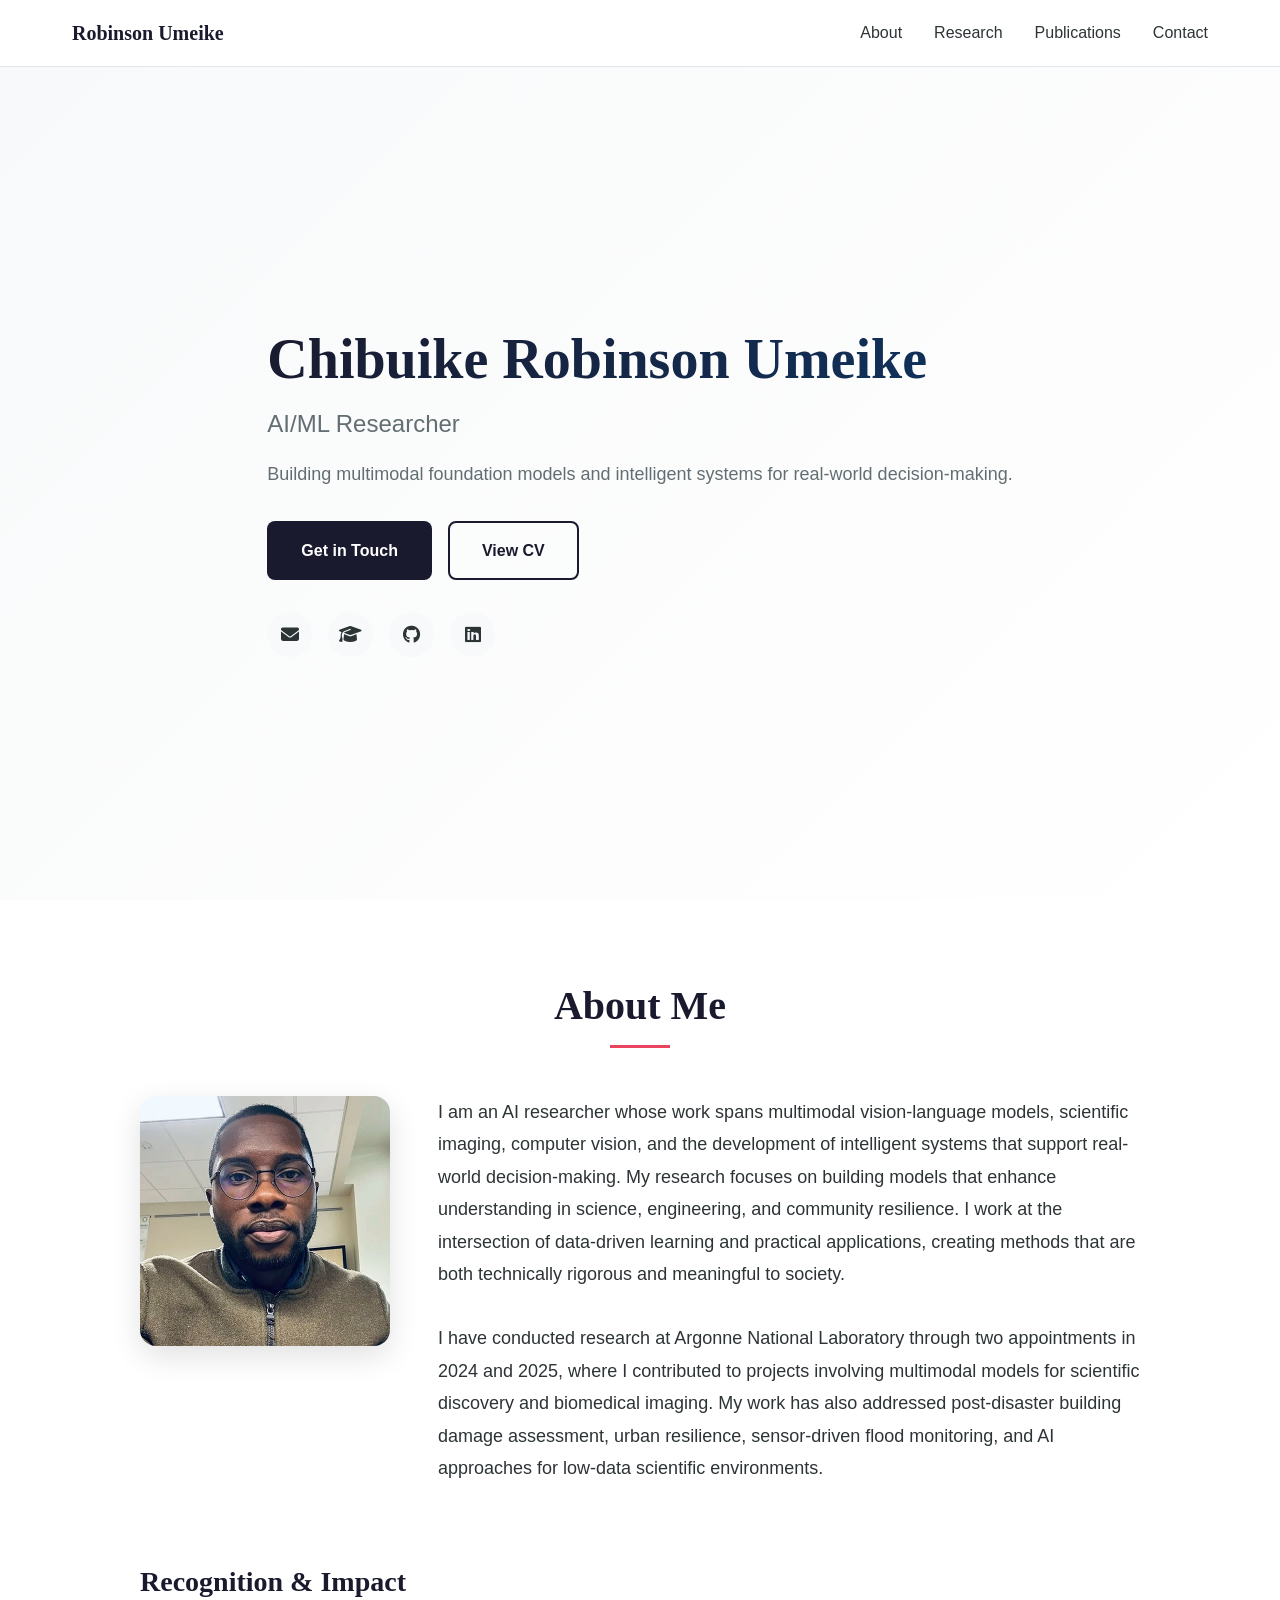
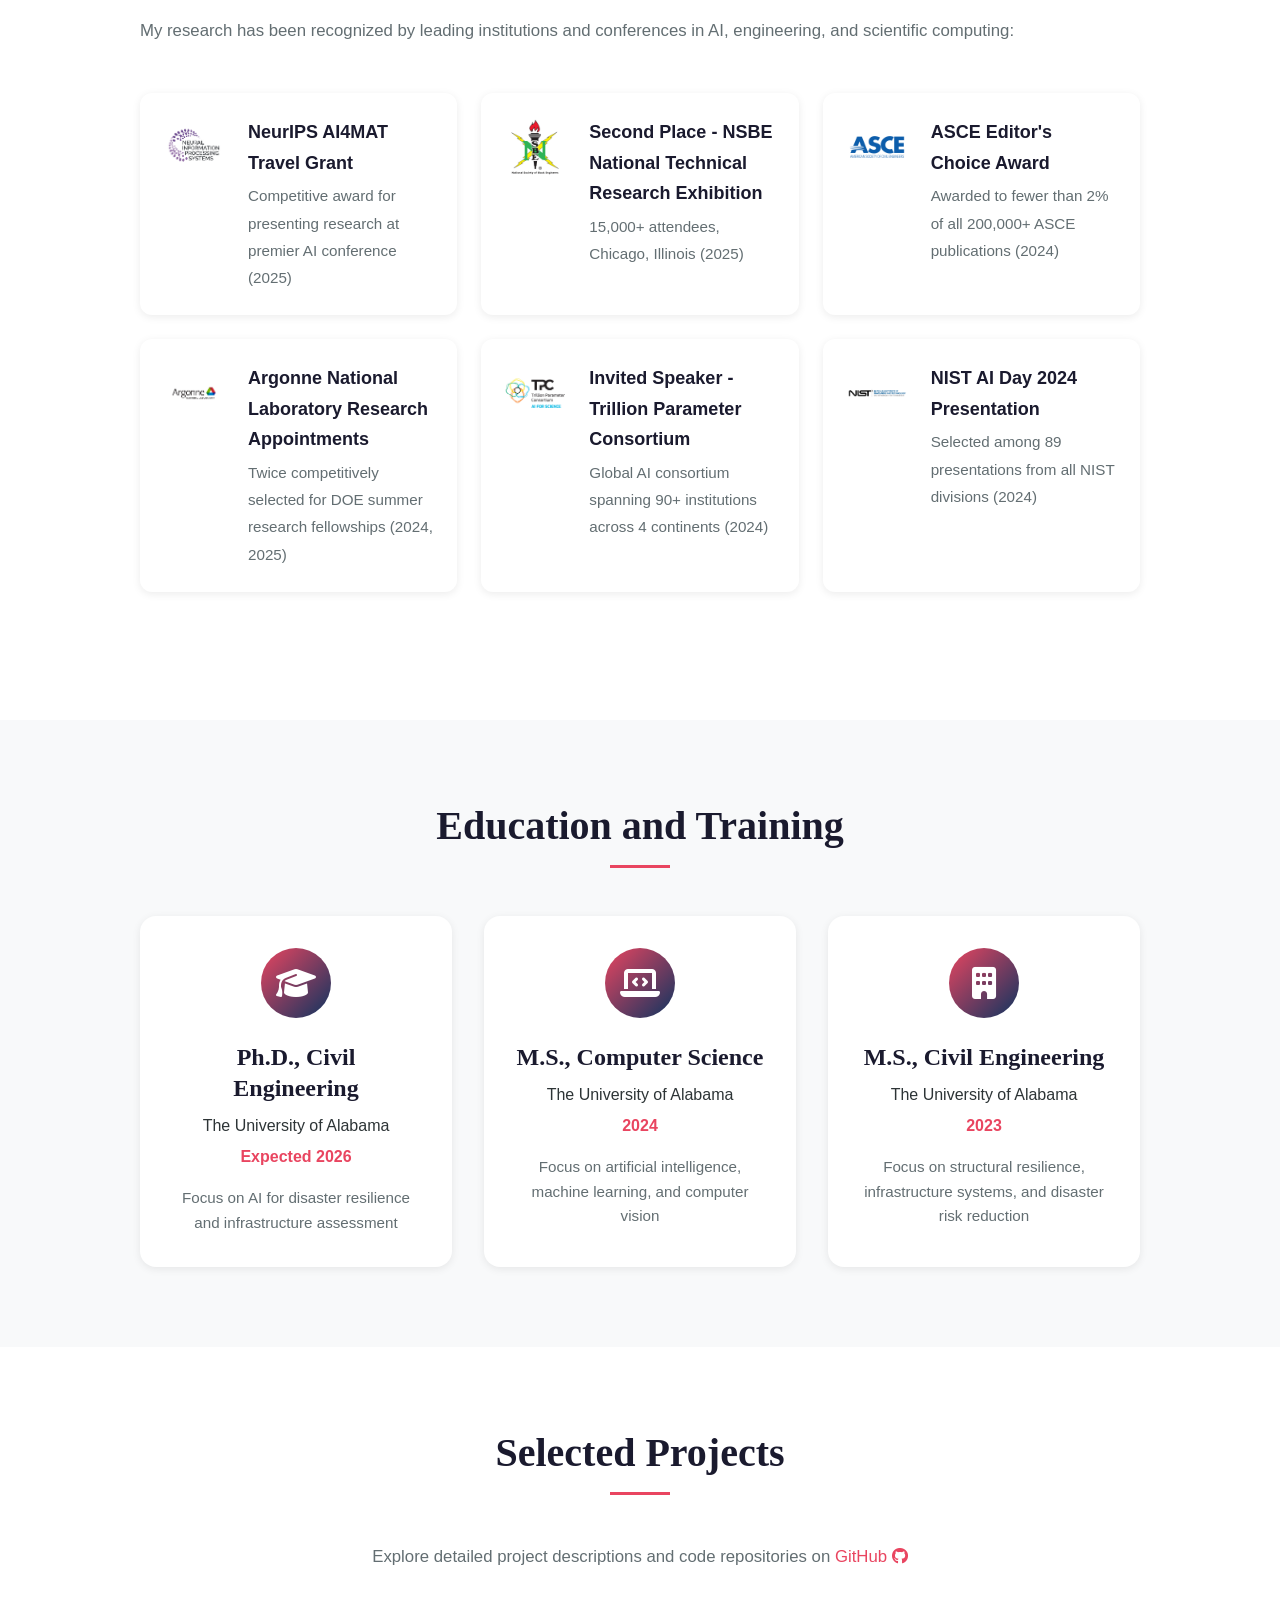
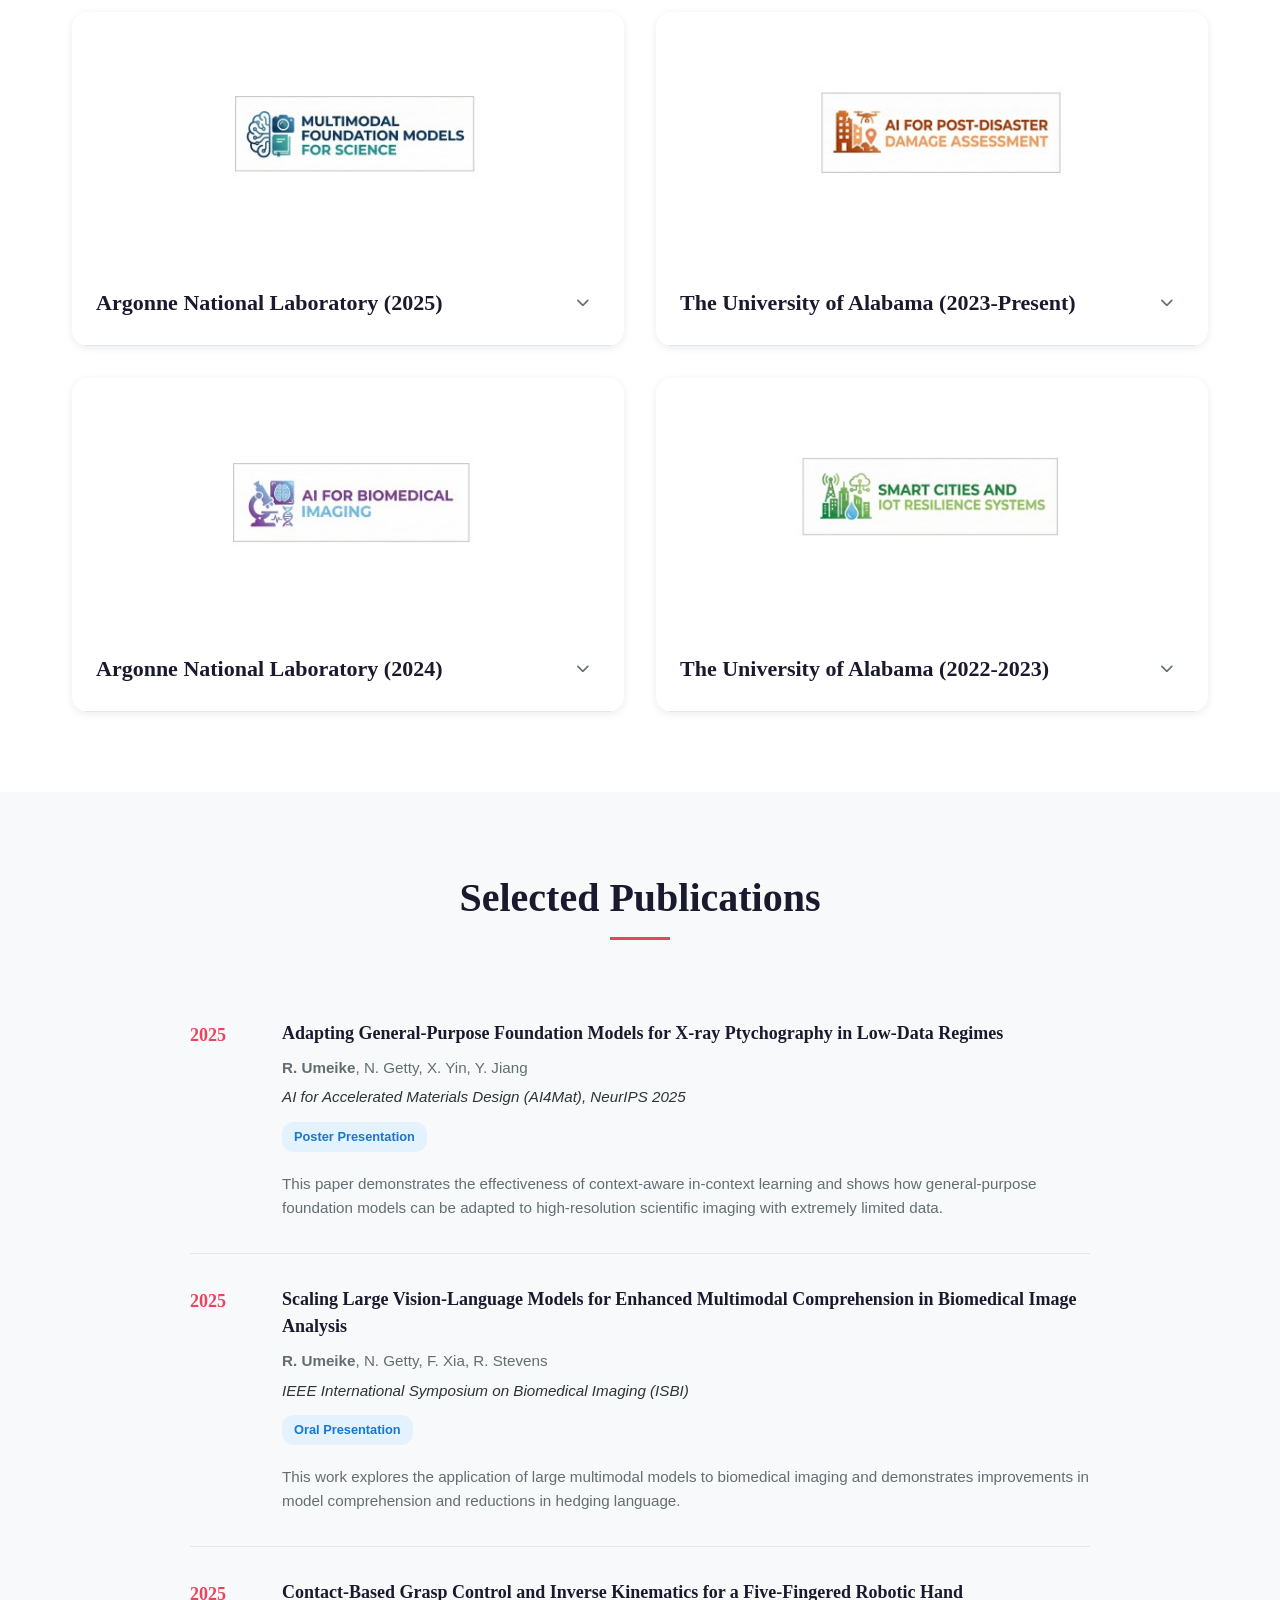
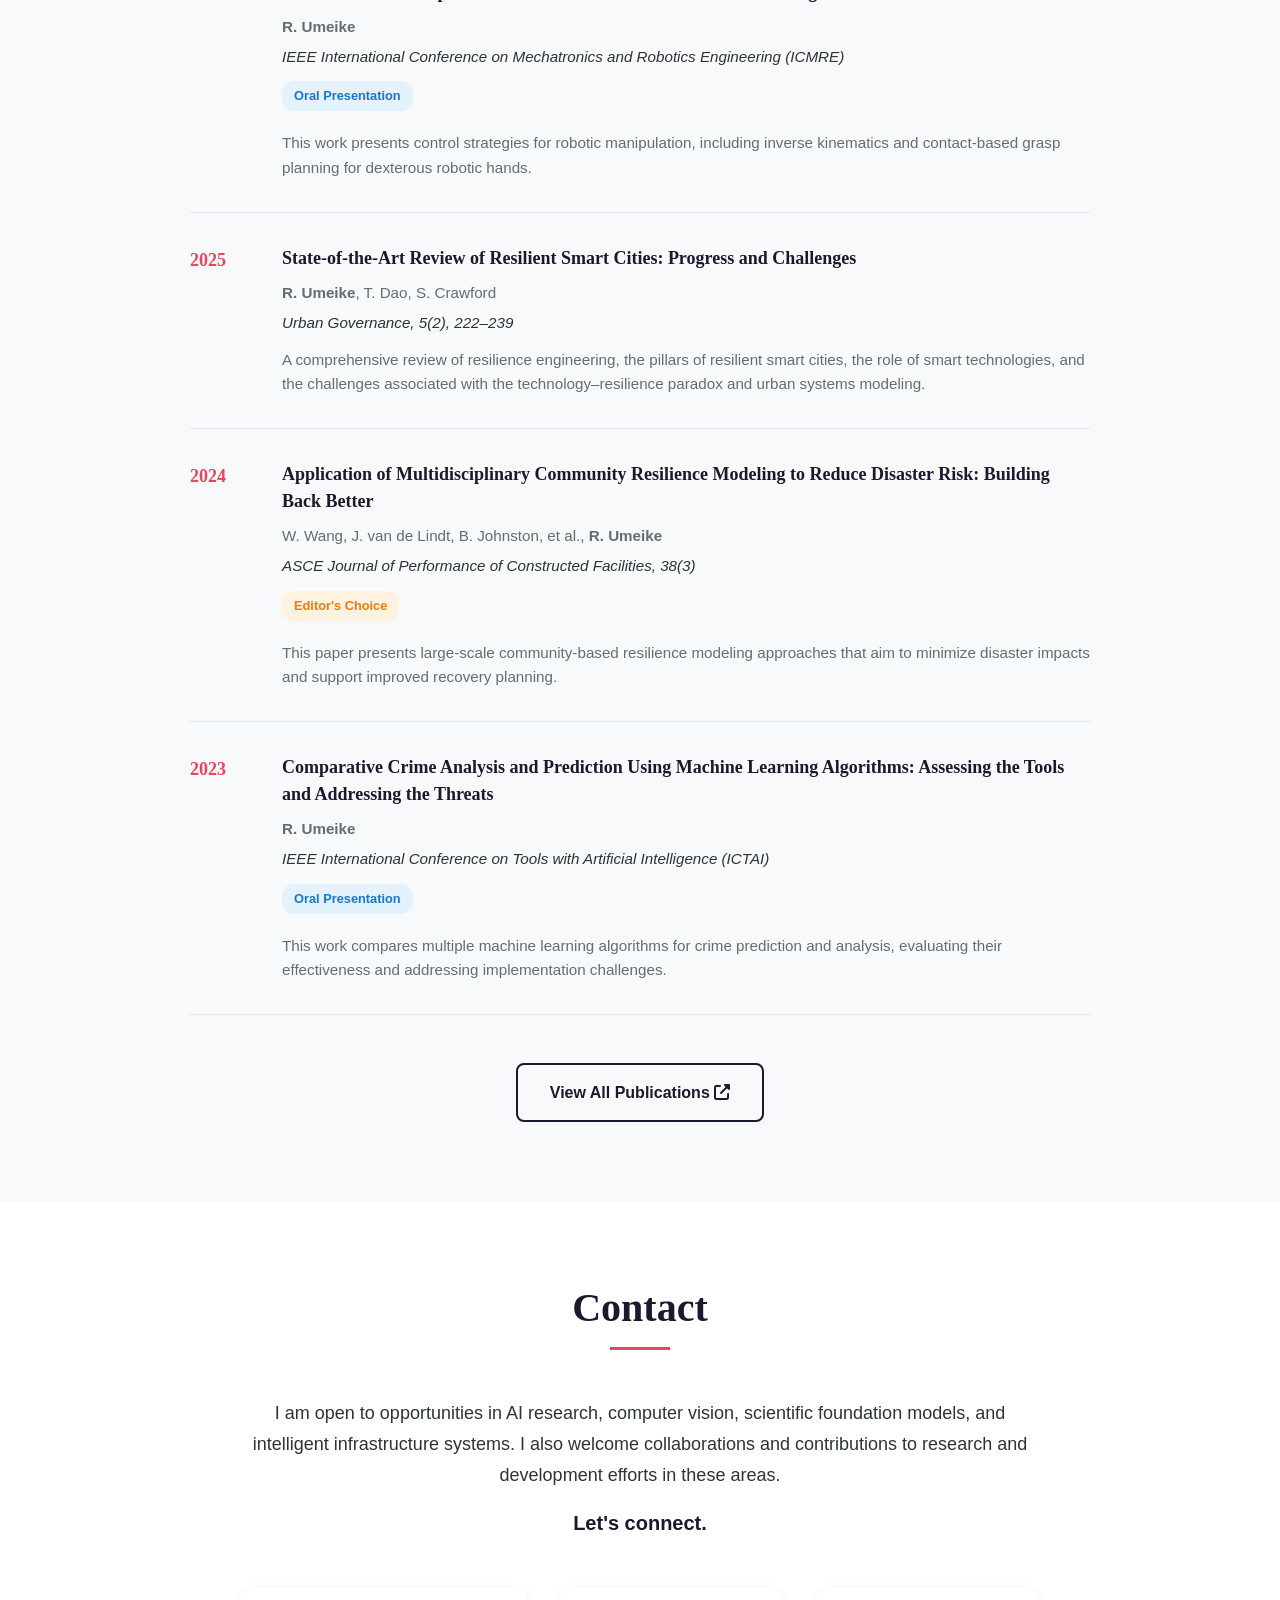
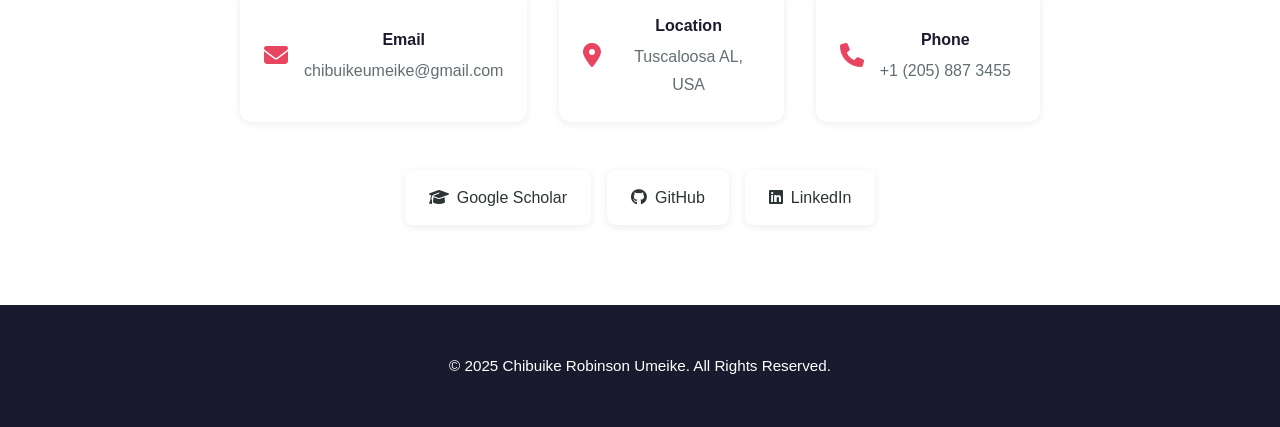
==== index.html @ 39a02eec "Update location from Washington DC to Tuscaloosa AL" ====
<!DOCTYPE html>
<html lang="en">
<head>
    <meta charset="UTF-8">
    <meta name="viewport" content="width=device-width, initial-scale=1.0">
    <title>Chibuike Robinson Umeike - AI and Computer Vision Researcher</title>
    <link rel="stylesheet" href="css/style.css">
    <link rel="stylesheet" href="https://cdnjs.cloudflare.com/ajax/libs/font-awesome/6.4.0/css/all.min.css">
</head>
<body>
    <nav class="navbar">
        <div class="container">
            <div class="nav-brand">Robinson Umeike</div>
            <ul class="nav-links">
                <li><a href="#about">About</a></li>
                <li><a href="#research">Research</a></li>
                <li><a href="#publications">Publications</a></li>
                <li><a href="#contact">Contact</a></li>
            </ul>
        </div>
    </nav>

    <header class="hero">
        <div class="container">
            <div class="hero-content">
                <h1 class="hero-title">Chibuike Robinson Umeike</h1>
                <p class="hero-subtitle">AI/ML Researcher</p>
                <p class="hero-tagline">Building multimodal foundation models and intelligent systems for real-world decision-making.</p>
                <div class="hero-links">
                    <a href="#contact" class="btn btn-primary">Get in Touch</a>
                    <a href="assets/cv.pdf" class="btn btn-secondary" target="_blank">View CV</a>
                </div>
                <div class="social-links">
                    <a href="/cdn-cgi/l/email-protection#57343f3e35223e3c32223a323e3c3217303a363e3b7934383a" aria-label="Email"><i class="fas fa-envelope"></i></a>
                    <a href="https://scholar.google.com/citations?user=IeJsfl8AAAAJ" target="_blank" aria-label="Google Scholar"><i class="fas fa-graduation-cap"></i></a>
                    <a href="https://github.com/crumeike" target="_blank" aria-label="GitHub"><i class="fab fa-github"></i></a>
                    <a href="https://www.linkedin.com/in/chibuike-robinson-umeike-b57b1a183/" target="_blank" aria-label="LinkedIn"><i class="fab fa-linkedin"></i></a>
                </div>
            </div>
        </div>
    </header>

    <section id="about" class="section">
        <div class="container">
            <h2 class="section-title">About Me</h2>
            <div class="about-content">
                <div class="about-layout">
                    <div class="profile-photo">
                        <img src="images/profile-photo.jpg" 
                             alt="Chibuike Robinson Umeike"
                             onerror="this.style.display='none'">
                    </div>
                    <div class="about-text">
                        <p class="lead">I am an AI researcher whose work spans multimodal vision-language models, scientific imaging, computer vision, and the development of intelligent systems that support real-world decision-making. My research focuses on building models that enhance understanding in science, engineering, and community resilience. I work at the intersection of data-driven learning and practical applications, creating methods that are both technically rigorous and meaningful to society.</p>
                        
                        <p class="lead">I have conducted research at Argonne National Laboratory through two appointments in 2024 and 2025, where I contributed to projects involving multimodal models for scientific discovery and biomedical imaging. My work has also addressed post-disaster building damage assessment, urban resilience, sensor-driven flood monitoring, and AI approaches for low-data scientific environments.</p>
                    </div>
                </div>
                    
                    <h3 class="subsection-title">Recognition & Impact</h3>
                    <p class="subsection-intro">My research has been recognized by leading institutions and conferences in AI, engineering, and scientific computing:</p>
                    
                    <div class="highlights">
                        <div class="highlight-item">
                            <div class="highlight-logo">
                                <img src="images/neurips-logo.png" alt="NeurIPS" onerror="this.parentElement.innerHTML='<i class=\'fas fa-award\'></i>'">
                            </div>
                            <div>
                                <strong>NeurIPS AI4MAT Travel Grant</strong>
                                <span>Competitive award for presenting research at premier AI conference (2025)</span>
                            </div>
                        </div>
                        <div class="highlight-item">
                            <div class="highlight-logo">
                                <img src="images/nsbe-logo.png" alt="NSBE" onerror="this.parentElement.innerHTML='<i class=\'fas fa-trophy\'></i>'">
                            </div>
                            <div>
                                <strong>Second Place - NSBE National Technical Research Exhibition</strong>
                                <span>15,000+ attendees, Chicago, Illinois (2025)</span>
                            </div>
                        </div>
                        <div class="highlight-item">
                            <div class="highlight-logo">
                                <img src="images/asce-logo.png" alt="ASCE" onerror="this.parentElement.innerHTML='<i class=\'fas fa-star\'></i>'">
                            </div>
                            <div>
                                <strong>ASCE Editor's Choice Award</strong>
                                <span>Awarded to fewer than 2% of all 200,000+ ASCE publications (2024)</span>
                            </div>
                        </div>
                        <div class="highlight-item">
                            <div class="highlight-logo">
                                <img src="images/argonne-logo.png" alt="Argonne" onerror="this.parentElement.innerHTML='<i class=\'fas fa-flask\'></i>'">
                            </div>
                            <div>
                                <strong>Argonne National Laboratory Research Appointments</strong>
                                <span>Twice competitively selected for DOE summer research fellowships (2024, 2025)</span>
                            </div>
                        </div>
                        <div class="highlight-item">
                            <div class="highlight-logo">
                                <img src="images/tpc-logo.png" alt="TPC" onerror="this.parentElement.innerHTML='<i class=\'fas fa-microphone\'></i>'">
                            </div>
                            <div>
                                <strong>Invited Speaker - Trillion Parameter Consortium</strong>
                                <span>Global AI consortium spanning 90+ institutions across 4 continents (2024)</span>
                            </div>
                        </div>
                        <div class="highlight-item">
                            <div class="highlight-logo">
                                <img src="images/nist-logo.png" alt="NIST" onerror="this.parentElement.innerHTML='<i class=\'fas fa-chart-line\'></i>'">
                            </div>
                            <div>
                                <strong>NIST AI Day 2024 Presentation</strong>
                                <span>Selected among 89 presentations from all NIST divisions (2024)</span>
                            </div>
                        </div>
                    </div>

                    <!-- <p class="closing-text">I enjoy working across disciplines and combining insights from engineering and computer science to advance the capabilities of AI systems.</p> -->
                </div>
            </div>
        </div>
    </section>

    <section id="education" class="section section-alt">
        <div class="container">
            <h2 class="section-title">Education and Training</h2>
            <div class="education-grid">
                <div class="education-card">
                    <div class="edu-icon"><i class="fas fa-graduation-cap"></i></div>
                    <h3>Ph.D., Civil Engineering</h3>
                    <p class="edu-institution">The University of Alabama</p>
                    <p class="edu-year">Expected 2026</p>
                    <p class="edu-focus">Focus on AI for disaster resilience and infrastructure assessment</p>
                </div>
                <div class="education-card">
                    <div class="edu-icon"><i class="fas fa-laptop-code"></i></div>
                    <h3>M.S., Computer Science</h3>
                    <p class="edu-institution">The University of Alabama</p>
                    <p class="edu-year">2024</p>
                    <p class="edu-focus">Focus on artificial intelligence, machine learning, and computer vision</p>
                </div>
                <div class="education-card">
                    <div class="edu-icon"><i class="fas fa-building"></i></div>
                    <h3>M.S., Civil Engineering</h3>
                    <p class="edu-institution">The University of Alabama</p>
                    <p class="edu-year">2023</p>
                    <p class="edu-focus">Focus on structural resilience, infrastructure systems, and disaster risk reduction</p>
                </div>
            </div>
        </div>
    </section>

    <section id="research" class="section">
        <div class="container">
            <h2 class="section-title">Selected Projects</h2>
            <p class="section-intro">Explore detailed project descriptions and code repositories on <a href="https://github.com/crumeike" target="_blank" style="color: var(--highlight-color); text-decoration: none;">GitHub <i class="fab fa-github"></i></a></p>
            <div class="projects-grid">
                <div class="project-card" data-project="foundation-models">
                    <div class="project-image">
                        <img src="images/project-foundation-models.jpg" 
                             alt="Multimodal Foundation Models for Science"
                             onerror="this.src='https://placehold.co/800x500/1a1a2e/ffffff?text=Foundation+Models+for+Science'">
                        <div class="project-overlay">
                            <a href="https://github.com/crumeike/PtychoBench" target="_blank" class="project-github" aria-label="View on GitHub">
                                <i class="fab fa-github"></i>
                            </a>
                        </div>
                    </div>
                    <div class="project-info">
                        <h3>Argonne National Laboratory (2025)</h3>
                        <button class="project-toggle" aria-label="Show details">
                            <i class="fas fa-chevron-down"></i>
                        </button>
                    </div>
                    <div class="project-details">
                        <p>Domain-adapted vision-language models for scientific and biomedical imaging. Work includes adapting general-purpose foundation models to low-data scientific domains, designing vision-language systems for X-ray ptychography and radiation imaging, applying reinforcement learning (GRPO) to autonomous scientific workflows, and scaling training across HPC and multi-GPU environments at Argonne National Laboratory. Developed <strong>PtychoBench</strong> benchmark for evaluating foundation model adaptation strategies.</p>
                        <div class="project-tags">
                            <span class="tag">VLMs</span>
                            <span class="tag">Qwen-2.5</span>
                            <span class="tag">Llama-3.2</span>
                            <span class="tag">GRPO</span>
                            <span class="tag">HPC</span>
                        </div>
                    </div>
                </div>

                <div class="project-card" data-project="disaster-assessment">
                    <div class="project-image">
                        <img src="images/project-disaster.jpg" 
                             alt="Post-Disaster Damage Assessment"
                             onerror="this.src='https://placehold.co/800x500/e94560/ffffff?text=Disaster+Assessment+AI'">
                        <div class="project-overlay">
                            <a href="https://github.com/crumeike" target="_blank" class="project-github" aria-label="View on GitHub">
                                <i class="fab fa-github"></i>
                            </a>
                        </div>
                    </div>
                    <div class="project-info">
                        <!-- <h3>AI for Post-Disaster Damage Assessment</h3> -->
                        <h3>The University of Alabama (2023-Present)</h3>
                        <button class="project-toggle" aria-label="Show details">
                            <i class="fas fa-chevron-down"></i>
                        </button>
                    </div>
                    <div class="project-details">
                        <p>End-to-end computer vision systems for rapid building damage estimation following natural disasters. Includes damage detection and classification using YOLO, SSD, and RT-DETR architectures for tornado and windstorm events. Deployed system processing <strong>333 images/second</strong>, reducing evaluation time from weeks to minutes. Integrated imagery with geospatial data and developed multimodal deep learning pipelines. Collaborative work with NIST Disaster and Failure Studies Program.</p>
                        <div class="project-tags">
                            <span class="tag">YOLO</span>
                            <span class="tag">RT-DETR</span>
                            <span class="tag">Computer Vision</span>
                            <span class="tag">NIST</span>
                        </div>
                    </div>
                </div>

                <div class="project-card" data-project="biomedical-imaging">
                    <div class="project-image">
                        <img src="images/project-biomedical.jpg" 
                             alt="AI for Biomedical Imaging"
                             onerror="this.src='https://placehold.co/800x500/0f3460/ffffff?text=Biomedical+Imaging+AI'">
                        <div class="project-overlay">
                            <a href="https://github.com/crumeike/lucid-biomedical-vlm" target="_blank" class="project-github" aria-label="View on GitHub">
                                <i class="fab fa-github"></i>
                            </a>
                        </div>
                    </div>
                    <div class="project-info">
                        <!-- <h3>AI for Biomedical Imaging</h3> -->
                        <h3>Argonne National Laboratory (2024)</h3>
                        <button class="project-toggle" aria-label="Show details">
                            <i class="fas fa-chevron-down"></i>
                        </button>
                    </div>
                    <div class="project-details">
                        <p>Vision-language and multimodal models for biomedical image interpretation and low-dose imaging applications. Built comprehensive data curation pipeline processing <strong>42,673 scientific articles</strong>, generating <strong>171,000+ captions</strong> and 165,000+ images. Fine-tuned LLaVA models on <strong>50,882 image-text pairs</strong>, achieving <strong>135%</strong> performance improvement and <strong>96.6%</strong> in hallucination behaviors over baselines. Designed AI systems that support clinical and scientific workflows for low-dose radiation therapy imaging.</p>
                        <div class="project-tags">
                            <span class="tag">LLaVA</span>
                            <span class="tag">LoRA</span>
                            <span class="tag">Medical AI</span>
                            <span class="tag">Argonne Lab</span>
                        </div>
                    </div>
                </div>

                <div class="project-card" data-project="smart-cities">
                    <div class="project-image">
                        <img src="images/project-smart-cities.jpg" 
                             alt="Smart Cities and IoT Systems"
                             onerror="this.src='https://placehold.co/800x500/16213e/ffffff?text=Smart+Cities+%26+IoT'">
                        <div class="project-overlay">
                            <a href="https://github.com/crumeike/smart-cities-iot" target="_blank" class="project-github" aria-label="View on GitHub">
                                <i class="fab fa-github"></i>
                            </a>
                        </div>
                    </div>
                    <div class="project-info">
                        <!-- <h3>Smart Cities and IoT Resilience Systems</h3> -->
                        <h3>The University of Alabama (2022-2023) </h3>
                        <button class="project-toggle" aria-label="Show details">
                            <i class="fas fa-chevron-down"></i>
                        </button>
                    </div>
                    <div class="project-details">
                        <p>Intelligent sensing and decision-support tools for urban infrastructure resilience. Deployed IoT flood monitoring networks with edge computing for real-time environmental sensing, processing over <strong>25,000 data points</strong> across 7-week field studies at University of Alabama campus. Developed city-scale resilience modeling frameworks and integrated standards-based (OIIE) data architectures for monitoring civil infrastructure systems. Earned <strong>two first-place innovation awards</strong>.</p>
                        <div class="project-tags">
                            <span class="tag">IoT</span>
                            <span class="tag">Edge Computing</span>
                            <span class="tag">OIIE Standards</span>
                            <span class="tag">Urban Systems</span>
                        </div>
                    </div>
                </div>
            </div>
        </div>
    </section>

    <section id="publications" class="section section-alt">
        <div class="container">
            <h2 class="section-title">Selected Publications</h2>
            <div class="publications-list">
                <div class="publication-item">
                    <div class="pub-year">2025</div>
                    <div class="pub-content">
                        <h4>Adapting General-Purpose Foundation Models for X-ray Ptychography in Low-Data Regimes</h4>
                        <p class="pub-authors"><strong>R. Umeike</strong>, N. Getty, X. Yin, Y. Jiang</p>
                        <p class="pub-venue">AI for Accelerated Materials Design (AI4Mat), NeurIPS 2025</p>
                        <span class="badge badge-oral">Poster Presentation</span>
                        <p class="pub-description">This paper demonstrates the effectiveness of context-aware in-context learning and shows how general-purpose foundation models can be adapted to high-resolution scientific imaging with extremely limited data.</p>
                    </div>
                </div>

                <div class="publication-item">
                    <div class="pub-year">2025</div>
                    <div class="pub-content">
                        <h4>Scaling Large Vision-Language Models for Enhanced Multimodal Comprehension in Biomedical Image Analysis</h4>
                        <p class="pub-authors"><strong>R. Umeike</strong>, N. Getty, F. Xia, R. Stevens</p>
                        <p class="pub-venue">IEEE International Symposium on Biomedical Imaging (ISBI)</p>
                        <span class="badge badge-oral">Oral Presentation</span>
                        <p class="pub-description">This work explores the application of large multimodal models to biomedical imaging and demonstrates improvements in model comprehension and reductions in hedging language.</p>
                    </div>
                </div>

                <div class="publication-item">
                    <div class="pub-year">2025</div>
                    <div class="pub-content">
                        <h4>Contact-Based Grasp Control and Inverse Kinematics for a Five-Fingered Robotic Hand</h4>
                        <p class="pub-authors"><strong>R. Umeike</strong></p>
                        <p class="pub-venue">IEEE International Conference on Mechatronics and Robotics Engineering (ICMRE)</p>
                        <span class="badge badge-oral">Oral Presentation</span>
                        <p class="pub-description">This work presents control strategies for robotic manipulation, including inverse kinematics and contact-based grasp planning for dexterous robotic hands.</p>
                    </div>
                </div>

                <div class="publication-item">
                    <div class="pub-year">2025</div>
                    <div class="pub-content">
                        <h4>State-of-the-Art Review of Resilient Smart Cities: Progress and Challenges</h4>
                        <p class="pub-authors"><strong>R. Umeike</strong>, T. Dao, S. Crawford</p>
                        <p class="pub-venue">Urban Governance, 5(2), 222–239</p>
                        <p class="pub-description">A comprehensive review of resilience engineering, the pillars of resilient smart cities, the role of smart technologies, and the challenges associated with the technology–resilience paradox and urban systems modeling.</p>
                    </div>
                </div>

                <div class="publication-item">
                    <div class="pub-year">2024</div>
                    <div class="pub-content">
                        <h4>Application of Multidisciplinary Community Resilience Modeling to Reduce Disaster Risk: Building Back Better</h4>
                        <p class="pub-authors">W. Wang, J. van de Lindt, B. Johnston, et al., <strong>R. Umeike</strong></p>
                        <p class="pub-venue">ASCE Journal of Performance of Constructed Facilities, 38(3)</p>
                        <span class="badge badge-award">Editor's Choice</span>
                        <p class="pub-description">This paper presents large-scale community-based resilience modeling approaches that aim to minimize disaster impacts and support improved recovery planning.</p>
                    </div>
                </div>

                <div class="publication-item">
                    <div class="pub-year">2023</div>
                    <div class="pub-content">
                        <h4>Comparative Crime Analysis and Prediction Using Machine Learning Algorithms: Assessing the Tools and Addressing the Threats</h4>
                        <p class="pub-authors"><strong>R. Umeike</strong></p>
                        <p class="pub-venue">IEEE International Conference on Tools with Artificial Intelligence (ICTAI)</p>
                        <span class="badge badge-oral">Oral Presentation</span>
                        <p class="pub-description">This work compares multiple machine learning algorithms for crime prediction and analysis, evaluating their effectiveness and addressing implementation challenges.</p>
                    </div>
                </div>
            </div>
            
            <div class="pub-footer">
                <a href="https://scholar.google.com/citations?user=IeJsfl8AAAAJ" target="_blank" class="btn btn-secondary">
                    View All Publications <i class="fas fa-external-link-alt"></i>
                </a>
            </div>
        </div>
    </section>

    <section id="contact" class="section">
        <div class="container">
            <h2 class="section-title">Contact</h2>
            <div class="contact-content">
                <p class="contact-intro">I am open to opportunities in AI research, computer vision, scientific foundation models, and intelligent infrastructure systems. I also welcome collaborations and contributions to research and development efforts in these areas.</p>
                <p class="contact-cta">Let's connect.</p>
                
                <div class="contact-grid">
                    <div class="contact-item">
                        <i class="fas fa-envelope"></i>
                        <div>
                            <strong>Email</strong>
                            <a href="mailto:chibuikeumeike@gmail.com">chibuikeumeike@gmail.com</a>
                        </div>
                    </div>
                    <div class="contact-item">
                        <i class="fas fa-map-marker-alt"></i>
                        <div>
                            <strong>Location</strong>
                            <span>Tuscaloosa AL, USA</span>
                        </div>
                    </div>
                    <div class="contact-item">
                        <i class="fas fa-phone"></i>
                        <div>
                            <strong>Phone</strong>
                            <a href="tel:+12058873455">+1 (205) 887 3455</a>
                        </div>
                    </div>
                </div>

                <div class="contact-social">
                    <a href="https://scholar.google.com/citations?user=IeJsfl8AAAAJ" target="_blank" class="social-btn">
                        <i class="fas fa-graduation-cap"></i>
                        Google Scholar
                    </a>
                    <a href="https://github.com/crumeike" target="_blank" class="social-btn">
                        <i class="fab fa-github"></i>
                        GitHub
                    </a>
                    <a href="https://www.linkedin.com/in/chibuike-robinson-umeike-b57b1a183/" target="_blank" class="social-btn">
                        <i class="fab fa-linkedin"></i>
                        LinkedIn
                    </a>
                </div>
            </div>
        </div>
    </section>

    <footer class="footer">
            <div class="container">
            <p>&copy; 2025 Chibuike Robinson Umeike. All Rights Reserved.</p>
        </div>
    </footer>

    <script src="js/script.js"></script>
</body>
</html>
---- css/style.css ----
/* ==========================================
   CSS Variables & Reset
   ========================================== */
:root {
    --primary-color: #1a1a2e;
    --secondary-color: #16213e;
    --accent-color: #0f3460;
    --highlight-color: #e94560;
    --text-color: #2d3436;
    --text-light: #636e72;
    --bg-color: #ffffff;
    --bg-alt: #f8f9fa;
    --border-color: #e1e8ed;
    --shadow: 0 2px 8px rgba(0, 0, 0, 0.08);
    --shadow-lg: 0 10px 30px rgba(0, 0, 0, 0.12);
    --transition: all 0.3s cubic-bezier(0.4, 0, 0.2, 1);
    --font-sans: 'SF Pro Display', -apple-system, BlinkMacSystemFont, 'Segoe UI', sans-serif;
    --font-serif: 'Crimson Pro', 'Georgia', serif;
}

* {
    margin: 0;
    padding: 0;
    box-sizing: border-box;
}

html {
    scroll-behavior: smooth;
}

body {
    font-family: var(--font-sans);
    color: var(--text-color);
    line-height: 1.7;
    background: var(--bg-color);
}

.container {
    max-width: 1200px;
    margin: 0 auto;
    padding: 0 2rem;
}

/* ==========================================
   Typography
   ========================================== */
h1, h2, h3, h4 {
    font-family: var(--font-serif);
    font-weight: 600;
    line-height: 1.3;
    color: var(--primary-color);
}

h1 { font-size: 3.5rem; }
h2 { font-size: 2.5rem; }
h3 { font-size: 1.75rem; }
h4 { font-size: 1.25rem; }

@media (max-width: 768px) {
    h1 { font-size: 2.5rem; }
    h2 { font-size: 2rem; }
    h3 { font-size: 1.5rem; }
}

/* ==========================================
   Navigation
   ========================================== */
.navbar {
    position: fixed;
    top: 0;
    width: 100%;
    background: rgba(255, 255, 255, 0.95);
    backdrop-filter: blur(10px);
    border-bottom: 1px solid var(--border-color);
    z-index: 1000;
    transition: var(--transition);
}

.navbar .container {
    display: flex;
    justify-content: space-between;
    align-items: center;
    padding: 1rem 2rem;
}

.nav-brand {
    font-family: var(--font-serif);
    font-size: 1.25rem;
    font-weight: 600;
    color: var(--primary-color);
}

.nav-links {
    display: flex;
    list-style: none;
    gap: 2rem;
}

.nav-links a {
    text-decoration: none;
    color: var(--text-color);
    font-weight: 500;
    transition: var(--transition);
    position: relative;
}

.nav-links a::after {
    content: '';
    position: absolute;
    bottom: -4px;
    left: 0;
    width: 0;
    height: 2px;
    background: var(--highlight-color);
    transition: var(--transition);
}

.nav-links a:hover::after {
    width: 100%;
}

@media (max-width: 768px) {
    .nav-links {
        gap: 1rem;
        font-size: 0.9rem;
    }
}

/* ==========================================
   Hero Section
   ========================================== */
.hero {
    min-height: 100vh;
    display: flex;
    align-items: center;
    background: linear-gradient(135deg, #f8f9fa 0%, #ffffff 100%);
    padding-top: 80px;
}

.hero-content {
    max-width: 800px;
    animation: fadeInUp 0.8s ease-out;
}

.hero-title {
    margin-bottom: 0.5rem;
    background: linear-gradient(135deg, var(--primary-color) 0%, var(--accent-color) 100%);
    -webkit-background-clip: text;
    -webkit-text-fill-color: transparent;
    background-clip: text;
}

.hero-subtitle {
    font-size: 1.5rem;
    color: var(--text-light);
    margin-bottom: 1rem;
    font-weight: 500;
}

.hero-tagline {
    font-size: 1.125rem;
    color: var(--text-light);
    margin-bottom: 2rem;
    line-height: 1.6;
}

.hero-links {
    display: flex;
    gap: 1rem;
    margin-bottom: 2rem;
    flex-wrap: wrap;
}

.btn {
    display: inline-block;
    padding: 0.875rem 2rem;
    text-decoration: none;
    border-radius: 8px;
    font-weight: 600;
    transition: var(--transition);
    border: 2px solid transparent;
}

.btn-primary {
    background: var(--primary-color);
    color: white;
}

.btn-primary:hover {
    background: var(--secondary-color);
    transform: translateY(-2px);
    box-shadow: var(--shadow-lg);
}

.btn-secondary {
    background: transparent;
    color: var(--primary-color);
    border-color: var(--primary-color);
}

.btn-secondary:hover {
    background: var(--primary-color);
    color: white;
    transform: translateY(-2px);
}

.social-links {
    display: flex;
    gap: 1rem;
}

.social-links a {
    width: 45px;
    height: 45px;
    display: flex;
    align-items: center;
    justify-content: center;
    background: var(--bg-alt);
    color: var(--text-color);
    border-radius: 50%;
    text-decoration: none;
    transition: var(--transition);
    font-size: 1.125rem;
}

.social-links a:hover {
    background: var(--primary-color);
    color: white;
    transform: translateY(-3px);
}

/* ==========================================
   Sections
   ========================================== */
.section {
    padding: 5rem 0;
}

.section-alt {
    background: var(--bg-alt);
}

.section-title {
    text-align: center;
    margin-bottom: 3rem;
    position: relative;
    padding-bottom: 1rem;
}

.section-title::after {
    content: '';
    position: absolute;
    bottom: 0;
    left: 50%;
    transform: translateX(-50%);
    width: 60px;
    height: 3px;
    background: var(--highlight-color);
}

/* ==========================================
   About Section
   ========================================== */
.about-content {
    max-width: 1000px;
    margin: 0 auto;
}

.about-layout {
    display: grid;
    grid-template-columns: 250px 1fr;
    gap: 3rem;
    align-items: start;
    margin-bottom: 2rem;
}

.profile-photo {
    width: 100%;
    position: sticky;
    top: 100px;
}

.profile-photo img {
    width: 100%;
    border-radius: 16px;
    box-shadow: var(--shadow-lg);
    display: block;
}

@media (max-width: 868px) {
    .about-layout {
        grid-template-columns: 1fr;
        gap: 2rem;
    }
    
    .profile-photo {
        max-width: 250px;
        margin: 0 auto;
        position: static;
    }
}

.lead {
    font-size: 1.125rem;
    line-height: 1.8;
    color: var(--text-color);
    margin-bottom: 2rem;
}

.closing-text {
    font-size: 1.125rem;
    line-height: 1.8;
    color: var(--text-color);
    margin-top: 2rem;
    font-style: italic;
}

.subsection-title {
    font-size: 1.75rem;
    color: var(--primary-color);
    margin: 3rem 0 1rem;
}

.subsection-intro {
    font-size: 1.05rem;
    color: var(--text-light);
    margin-bottom: 2rem;
    line-height: 1.7;
}

.section-intro {
    font-size: 1.05rem;
    color: var(--text-light);
    margin-bottom: 2.5rem;
    text-align: center;
    line-height: 1.7;
}

.highlights {
    display: grid;
    grid-template-columns: repeat(auto-fit, minmax(300px, 1fr));
    gap: 1.5rem;
    margin: 3rem 0;
}

.highlight-item {
    display: flex;
    align-items: flex-start;
    gap: 1.5rem;
    padding: 1.5rem;
    background: white;
    border-radius: 12px;
    box-shadow: var(--shadow);
    transition: var(--transition);
}

.highlight-item:hover {
    transform: translateY(-4px);
    box-shadow: var(--shadow-lg);
}

.highlight-logo {
    width: 60px;
    height: 60px;
    flex-shrink: 0;
    display: flex;
    align-items: center;
    justify-content: center;
}

.highlight-logo img {
    max-width: 100%;
    max-height: 100%;
    object-fit: contain;
}

.highlight-item i {
    font-size: 2rem;
    color: var(--highlight-color);
    flex-shrink: 0;
}

.highlight-item strong {
    display: block;
    font-size: 1.125rem;
    color: var(--primary-color);
    margin-bottom: 0.25rem;
}

.highlight-item span {
    color: var(--text-light);
    font-size: 0.95rem;
}

/* ==========================================
   Education Section
   ========================================== */
.education-grid {
    display: grid;
    grid-template-columns: repeat(auto-fit, minmax(300px, 1fr));
    gap: 2rem;
    max-width: 1000px;
    margin: 0 auto;
}

.education-card {
    background: white;
    padding: 2rem;
    border-radius: 16px;
    box-shadow: var(--shadow);
    transition: var(--transition);
    text-align: center;
}

.education-card:hover {
    transform: translateY(-4px);
    box-shadow: var(--shadow-lg);
}

.edu-icon {
    width: 70px;
    height: 70px;
    background: linear-gradient(135deg, var(--highlight-color) 0%, var(--accent-color) 100%);
    border-radius: 50%;
    display: flex;
    align-items: center;
    justify-content: center;
    margin: 0 auto 1.5rem;
    color: white;
    font-size: 2rem;
}

.education-card h3 {
    margin-bottom: 0.5rem;
    color: var(--primary-color);
    font-size: 1.5rem;
}

.edu-institution {
    color: var(--text-color);
    font-weight: 500;
    margin-bottom: 0.25rem;
}

.edu-year {
    color: var(--highlight-color);
    font-weight: 600;
    margin-bottom: 1rem;
}

.edu-focus {
    color: var(--text-light);
    font-size: 0.95rem;
    line-height: 1.6;
}

/* ==========================================
   Projects Section - Interactive Cards with Images
   ========================================== */
.projects-grid {
    display: grid;
    grid-template-columns: repeat(2, 1fr);
    gap: 2rem;
    max-width: 1200px;
    margin: 0 auto;
}

@media (max-width: 968px) {
    .projects-grid {
        grid-template-columns: 1fr;
    }
}

.project-card {
    background: white;
    border-radius: 16px;
    overflow: hidden;
    box-shadow: var(--shadow);
    transition: var(--transition);
    cursor: pointer;
}

.project-card:hover {
    transform: translateY(-8px);
    box-shadow: var(--shadow-lg);
}

.project-image {
    position: relative;
    width: 100%;
    height: 250px;
    overflow: hidden;
    background: var(--bg-alt);
}

.project-image img {
    width: 100%;
    height: 100%;
    object-fit: cover;
    transition: var(--transition);
}

.project-card:hover .project-image img {
    transform: scale(1.05);
}

.project-overlay {
    position: absolute;
    top: 0;
    left: 0;
    right: 0;
    bottom: 0;
    background: linear-gradient(to bottom, rgba(0,0,0,0) 0%, rgba(0,0,0,0.7) 100%);
    display: flex;
    align-items: flex-end;
    justify-content: flex-end;
    padding: 1rem;
    opacity: 0;
    transition: var(--transition);
}

.project-card:hover .project-overlay {
    opacity: 1;
}

.project-github {
    width: 45px;
    height: 45px;
    background: white;
    border-radius: 50%;
    display: flex;
    align-items: center;
    justify-content: center;
    color: var(--primary-color);
    text-decoration: none;
    font-size: 1.25rem;
    transition: var(--transition);
}

.project-github:hover {
    background: var(--highlight-color);
    color: white;
    transform: scale(1.1);
}

.project-info {
    padding: 1.5rem;
    display: flex;
    justify-content: space-between;
    align-items: center;
    border-bottom: 1px solid var(--border-color);
}

.project-info h3 {
    font-size: 1.375rem;
    color: var(--primary-color);
    margin: 0;
    flex: 1;
}

.project-toggle {
    background: none;
    border: none;
    width: 35px;
    height: 35px;
    border-radius: 50%;
    display: flex;
    align-items: center;
    justify-content: center;
    cursor: pointer;
    color: var(--text-light);
    transition: var(--transition);
    flex-shrink: 0;
}

.project-toggle:hover {
    background: var(--bg-alt);
    color: var(--primary-color);
}

.project-toggle i {
    transition: var(--transition);
}

.project-card.active .project-toggle i {
    transform: rotate(180deg);
}

.project-details {
    max-height: 0;
    overflow: hidden;
    transition: max-height 0.5s ease, padding 0.5s ease;
    padding: 0 1.5rem;
}

.project-card.active .project-details {
    max-height: 800px;
    padding: 1.5rem;
}

@media (max-width: 768px) {
    .project-card.active .project-details {
        max-height: 1000px;
    }
}

.project-details p {
    color: var(--text-light);
    line-height: 1.7;
    margin-bottom: 1rem;
}

.project-tags {
    display: flex;
    flex-wrap: wrap;
    gap: 0.5rem;
}

.tag {
    padding: 0.375rem 0.875rem;
    background: var(--bg-alt);
    color: var(--text-color);
    border-radius: 20px;
    font-size: 0.875rem;
    font-weight: 500;
}

/* Old research card styles - kept for backwards compatibility */
.research-card {
    background: white;
    padding: 2rem;
    border-radius: 16px;
    box-shadow: var(--shadow);
    transition: var(--transition);
    border-top: 4px solid var(--highlight-color);
}

.research-card:hover {
    transform: translateY(-8px);
    box-shadow: var(--shadow-lg);
}

.research-icon {
    width: 60px;
    height: 60px;
    background: linear-gradient(135deg, var(--highlight-color) 0%, var(--accent-color) 100%);
    border-radius: 12px;
    display: flex;
    align-items: center;
    justify-content: center;
    margin-bottom: 1.5rem;
}

.research-icon i {
    font-size: 1.75rem;
    color: white;
}

.research-card h3 {
    margin-bottom: 1rem;
    color: var(--primary-color);
}

.research-card p {
    color: var(--text-light);
    line-height: 1.7;
}

/* ==========================================
   Publications Section
   ========================================== */
.publications-list {
    max-width: 900px;
    margin: 0 auto 3rem;
}

.publication-item {
    display: flex;
    gap: 2rem;
    padding: 2rem 0;
    border-bottom: 1px solid var(--border-color);
    transition: var(--transition);
}

.publication-item:hover {
    background: rgba(249, 249, 249, 0.5);
    padding-left: 1rem;
    padding-right: 1rem;
    margin-left: -1rem;
    margin-right: -1rem;
    border-radius: 8px;
}

.pub-year {
    font-family: var(--font-serif);
    font-size: 1.125rem;
    font-weight: 600;
    color: var(--highlight-color);
    flex-shrink: 0;
    width: 60px;
}

.pub-content h4 {
    margin-bottom: 0.5rem;
    font-size: 1.125rem;
    line-height: 1.5;
}

.pub-authors {
    color: var(--text-light);
    margin-bottom: 0.25rem;
    font-size: 0.95rem;
}

.pub-venue {
    color: var(--text-color);
    font-style: italic;
    margin-bottom: 0.75rem;
    font-size: 0.95rem;
}

.pub-description {
    color: var(--text-light);
    font-size: 0.95rem;
    line-height: 1.6;
    margin-top: 0.75rem;
}

.badge {
    display: inline-block;
    padding: 0.25rem 0.75rem;
    border-radius: 12px;
    font-size: 0.8rem;
    font-weight: 600;
    margin-bottom: 0.5rem;
}

.badge-oral {
    background: #e3f2fd;
    color: #1976d2;
}

.badge-award {
    background: #fff3e0;
    color: #f57c00;
}

.pub-footer {
    text-align: center;
    margin-top: 2rem;
}

/* ==========================================
   Contact Section
   ========================================== */
.contact-content {
    max-width: 800px;
    margin: 0 auto;
    text-align: center;
}

.contact-intro {
    font-size: 1.125rem;
    color: var(--text-color);
    margin-bottom: 1rem;
    line-height: 1.7;
}

.contact-cta {
    font-size: 1.25rem;
    font-weight: 600;
    color: var(--primary-color);
    margin-bottom: 3rem;
}

.contact-grid {
    display: grid;
    grid-template-columns: repeat(3, 1fr);
    gap: 2rem;
    margin-bottom: 3rem;
}

@media (max-width: 968px) {
    .contact-grid {
        grid-template-columns: 1fr;
    }
}

.contact-item {
    display: flex;
    align-items: center;
    gap: 1rem;
    padding: 1.5rem;
    background: white;
    border-radius: 12px;
    box-shadow: var(--shadow);
}

.contact-item i {
    font-size: 1.5rem;
    color: var(--highlight-color);
}

.contact-item strong {
    display: block;
    margin-bottom: 0.25rem;
    color: var(--primary-color);
}

.contact-item a {
    color: var(--text-light);
    text-decoration: none;
    transition: var(--transition);
}

.contact-item a:hover {
    color: var(--highlight-color);
}

.contact-item span {
    color: var(--text-light);
}

.contact-social {
    display: flex;
    justify-content: center;
    gap: 1rem;
    flex-wrap: wrap;
}

.social-btn {
    display: inline-flex;
    align-items: center;
    gap: 0.5rem;
    padding: 0.875rem 1.5rem;
    background: white;
    color: var(--text-color);
    text-decoration: none;
    border-radius: 8px;
    font-weight: 500;
    box-shadow: var(--shadow);
    transition: var(--transition);
}

.social-btn:hover {
    background: var(--primary-color);
    color: white;
    transform: translateY(-2px);
    box-shadow: var(--shadow-lg);
}

/* ==========================================
   Footer
   ========================================== */
.footer {
    background: var(--primary-color);
    color: white;
    padding: 3rem 0;
    text-align: center;
    margin-top: 0;
}

.footer p {
    margin: 0;
    font-size: 0.95rem;
}

/* ==========================================
   Animations
   ========================================== */
@keyframes fadeInUp {
    from {
        opacity: 0;
        transform: translateY(30px);
    }
    to {
        opacity: 1;
        transform: translateY(0);
    }
}

/* ==========================================
   Responsive Design
   ========================================== */
@media (max-width: 768px) {
    .container {
        padding: 0 1.5rem;
    }
    
    .hero {
        min-height: 80vh;
    }
    
    .section {
        padding: 3rem 0;
    }
    
    .publication-item {
        flex-direction: column;
        gap: 1rem;
    }
    
    .pub-year {
        width: auto;
    }
    
    .contact-grid {
        grid-template-columns: 1fr;
    }

    .highlights {
        grid-template-columns: 1fr;
    }

    .education-grid {
        grid-template-columns: 1fr;
    }
}
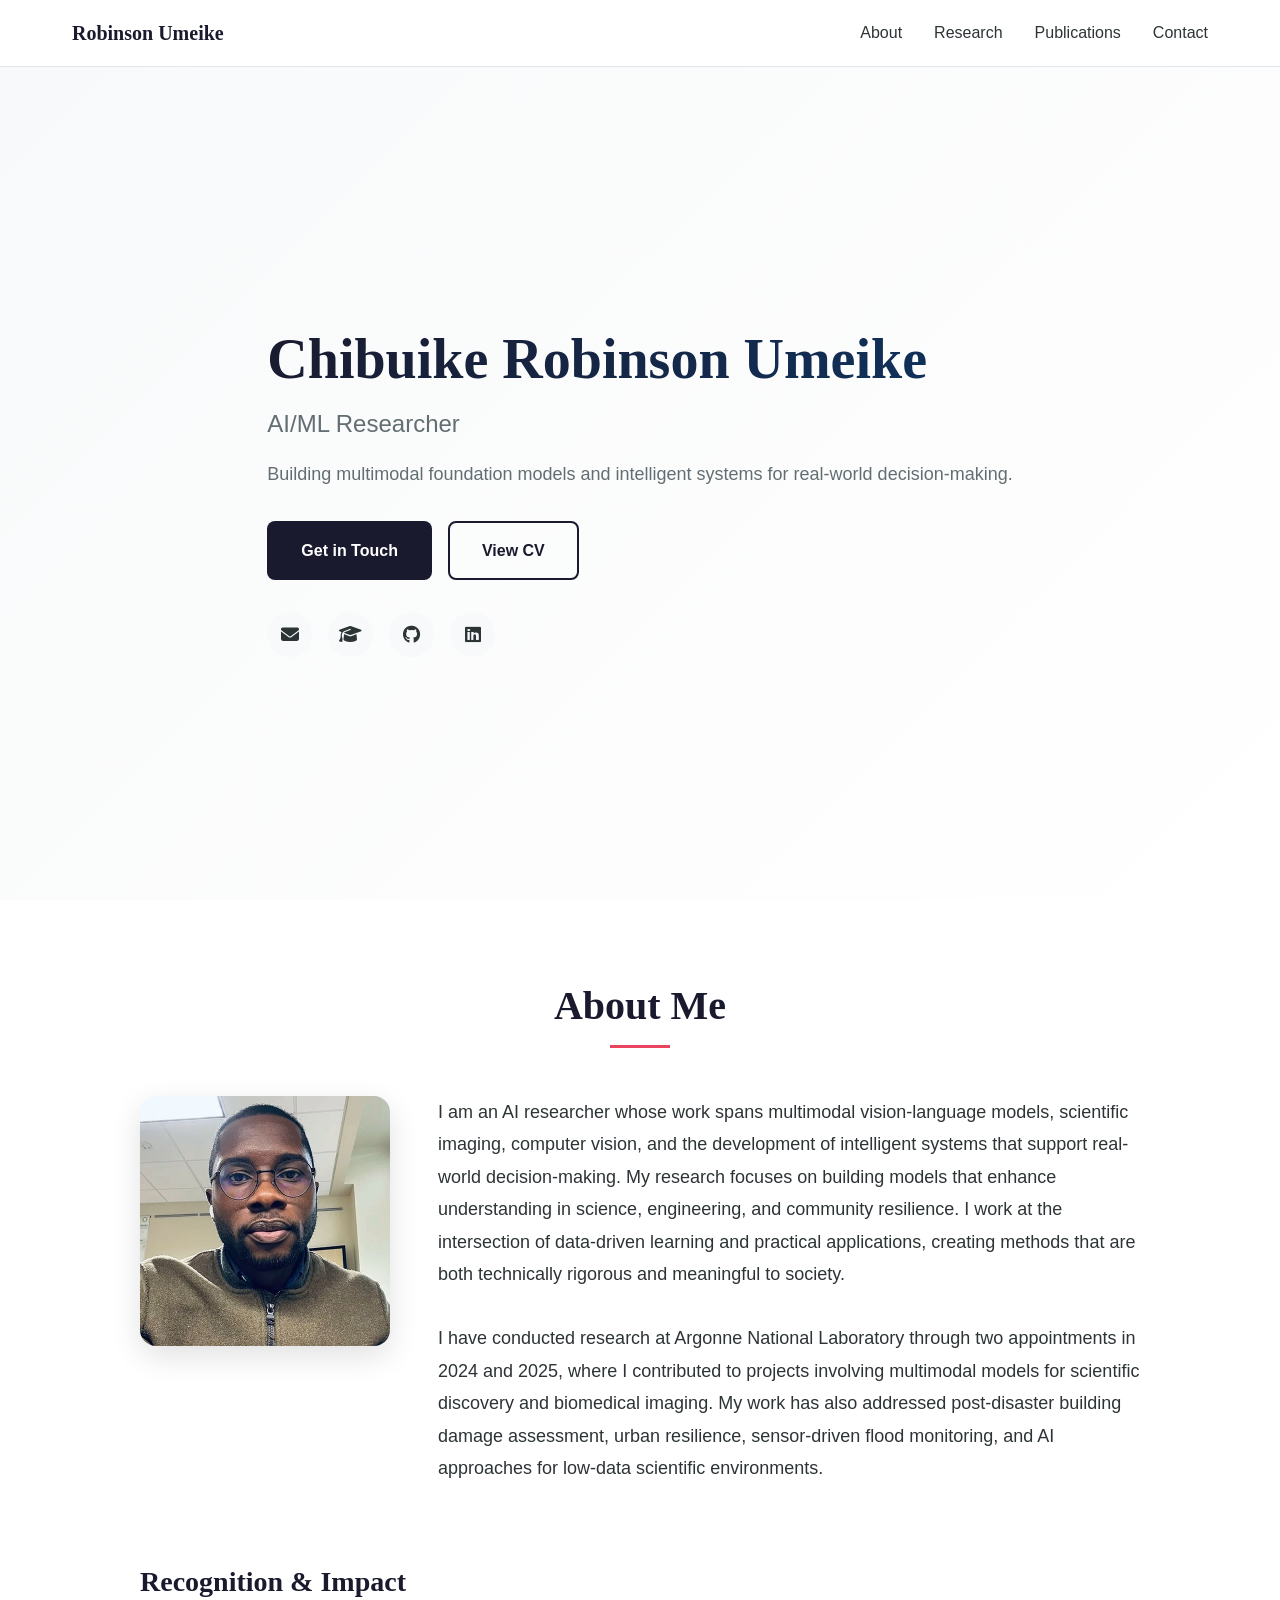
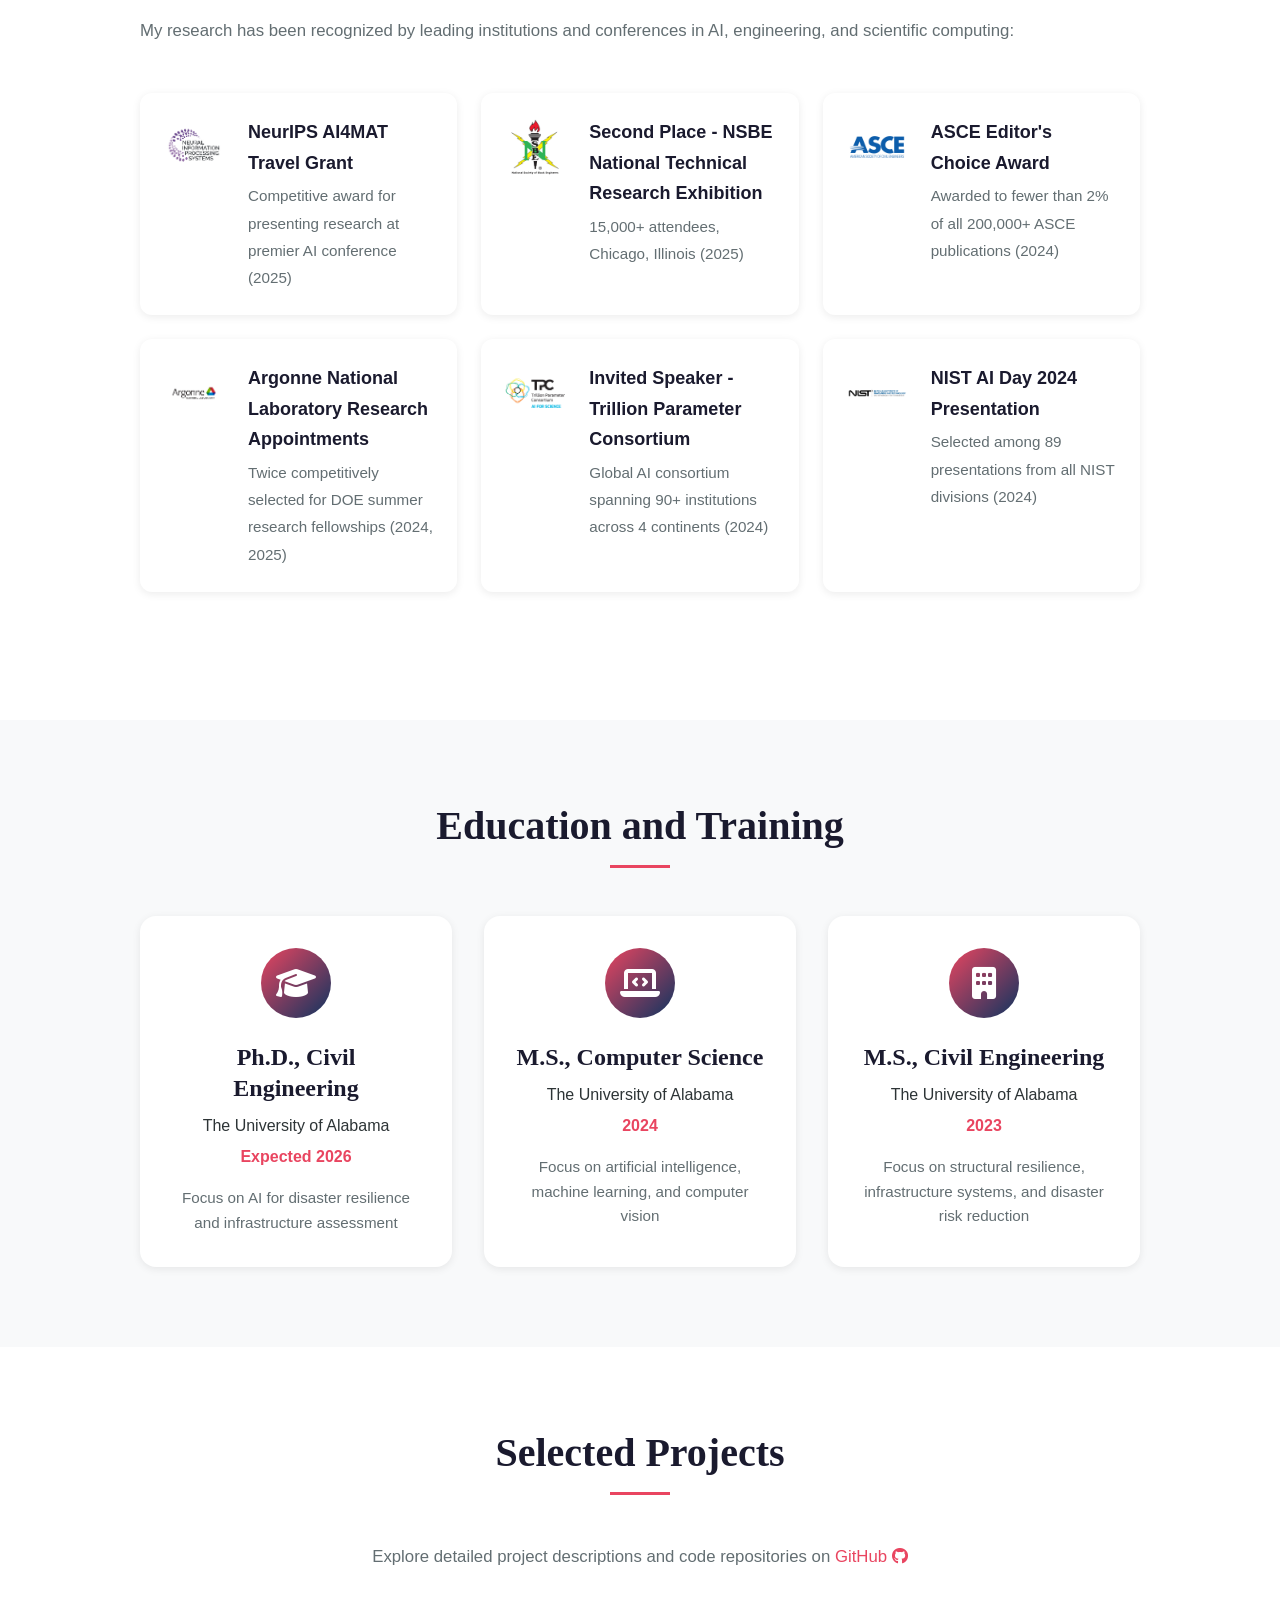
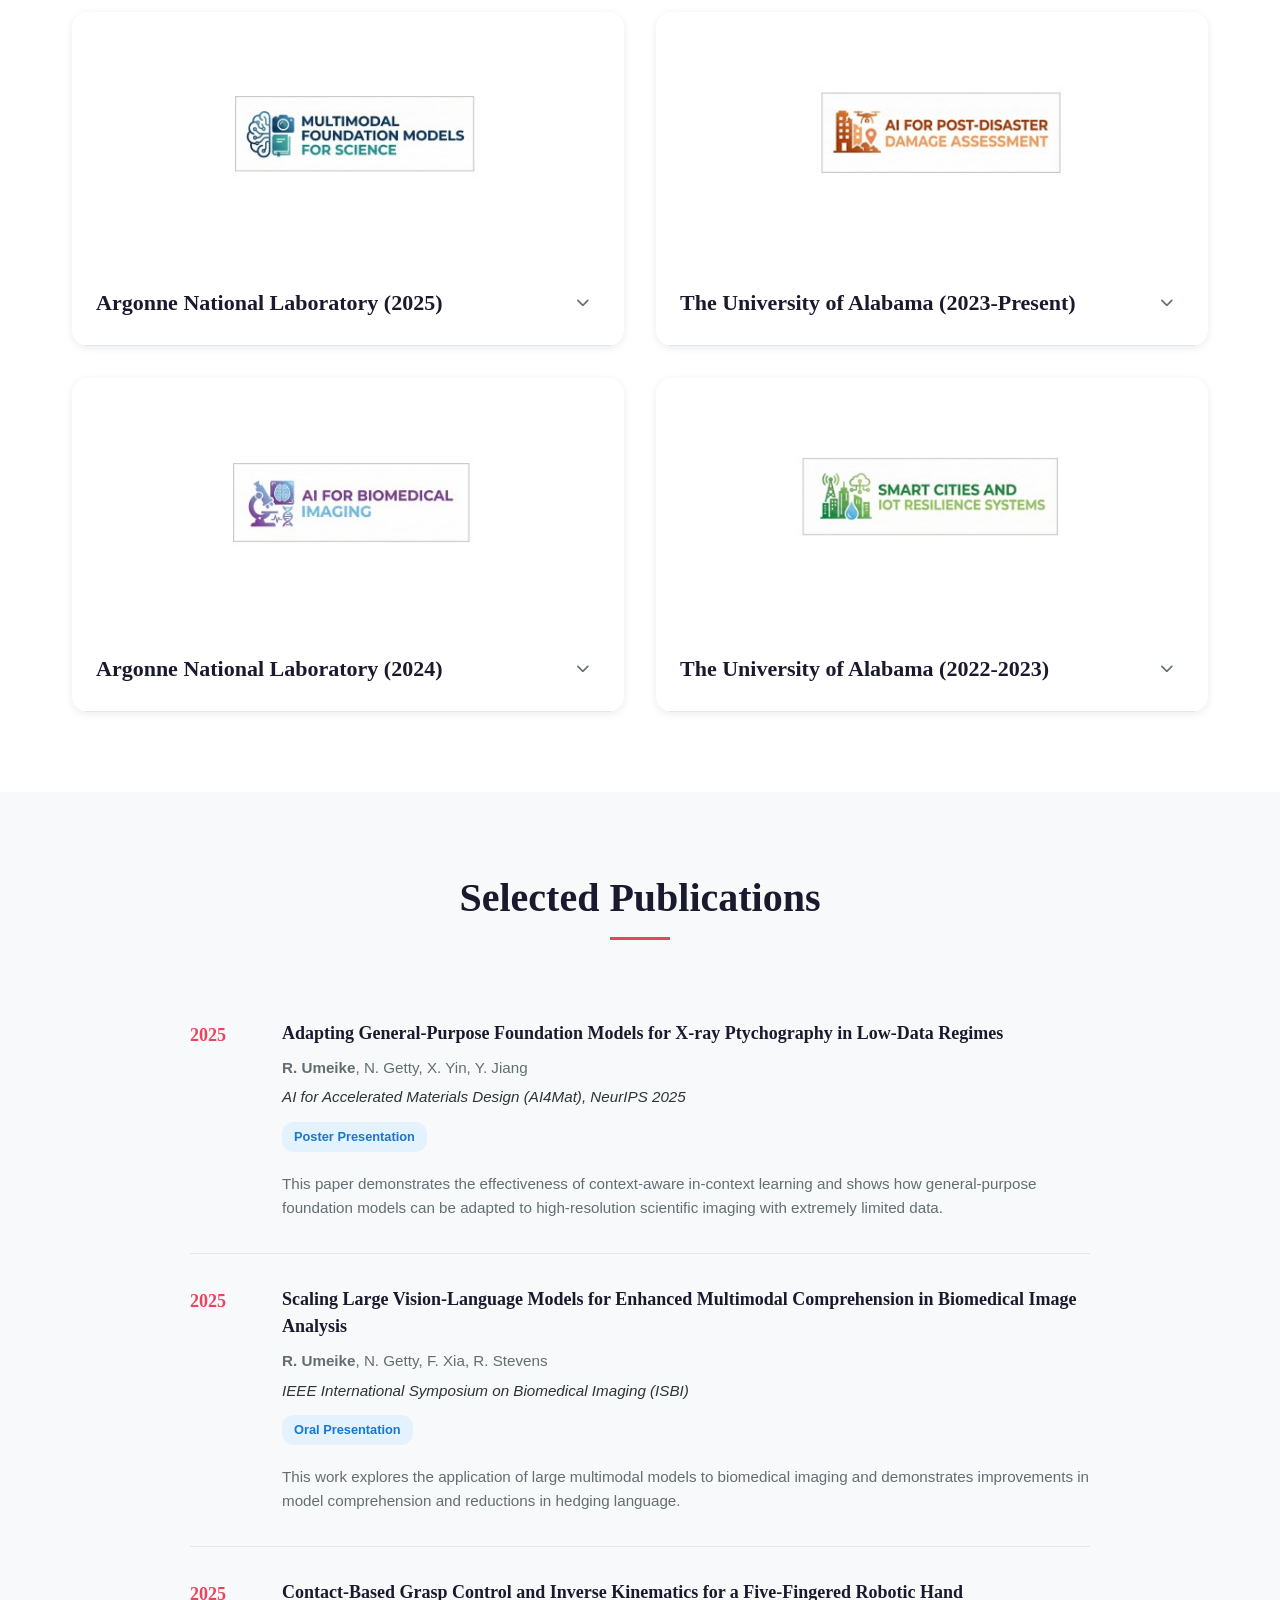
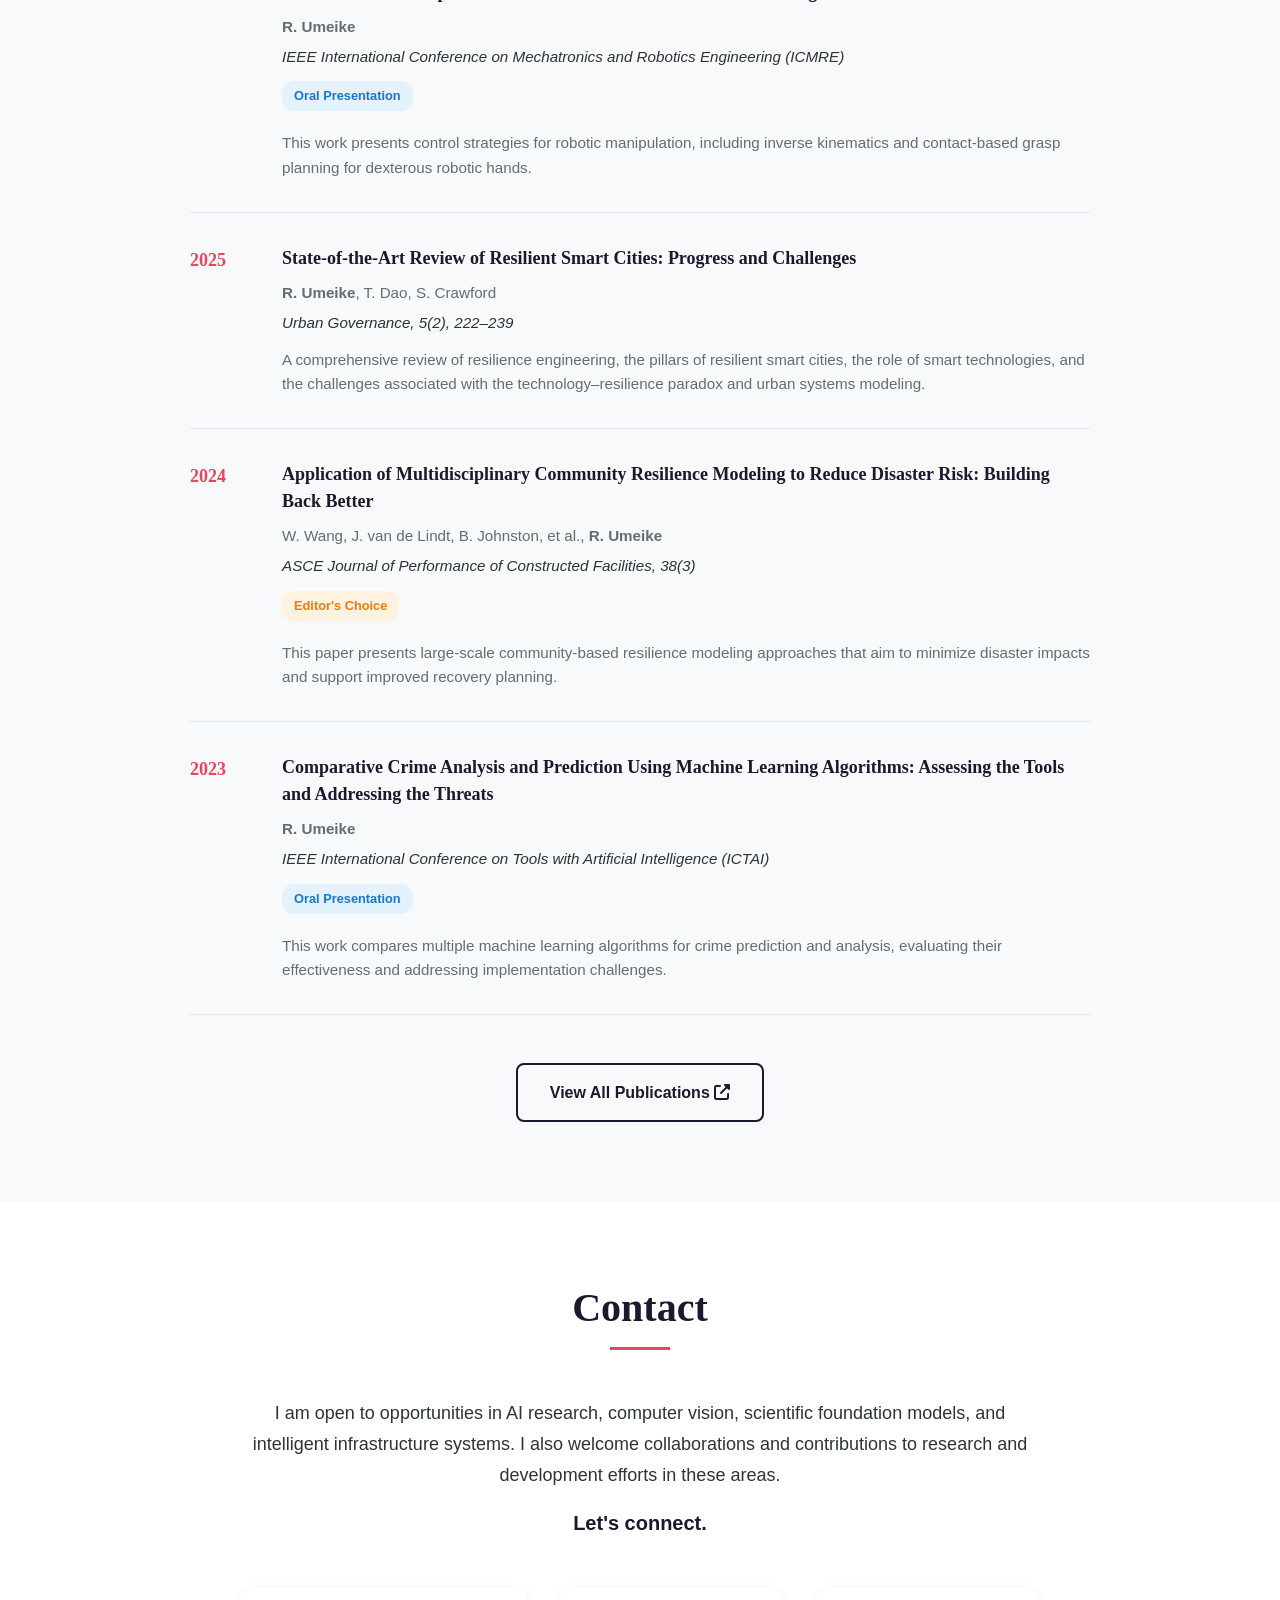
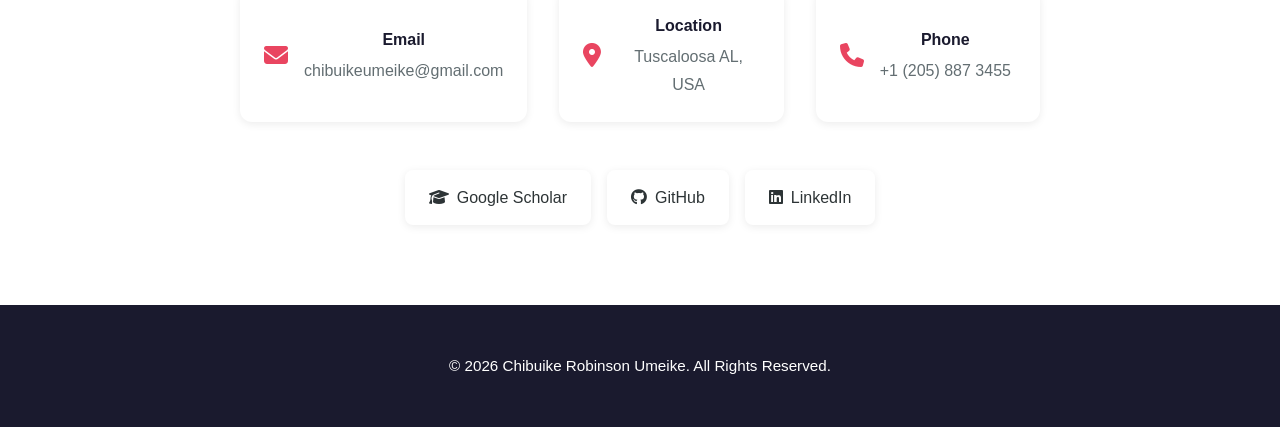
==== commit 85854f67: "Update GitHub link and copyright year in footer" ====
--- a/index.html
+++ b/index.html
@@ -192,7 +192,7 @@
                              alt="Post-Disaster Damage Assessment"
                              onerror="this.src='https://placehold.co/800x500/e94560/ffffff?text=Disaster+Assessment+AI'">
                         <div class="project-overlay">
-                            <a href="https://github.com/crumeike" target="_blank" class="project-github" aria-label="View on GitHub">
+                            <a href="https://github.com/crumeike/TornadoNet" target="_blank" class="project-github" aria-label="View on GitHub">
                                 <i class="fab fa-github"></i>
                             </a>
                         </div>
@@ -405,7 +405,7 @@
 
     <footer class="footer">
             <div class="container">
-            <p>&copy; 2025 Chibuike Robinson Umeike. All Rights Reserved.</p>
+            <p>&copy; 2026 Chibuike Robinson Umeike. All Rights Reserved.</p>
         </div>
     </footer>
 
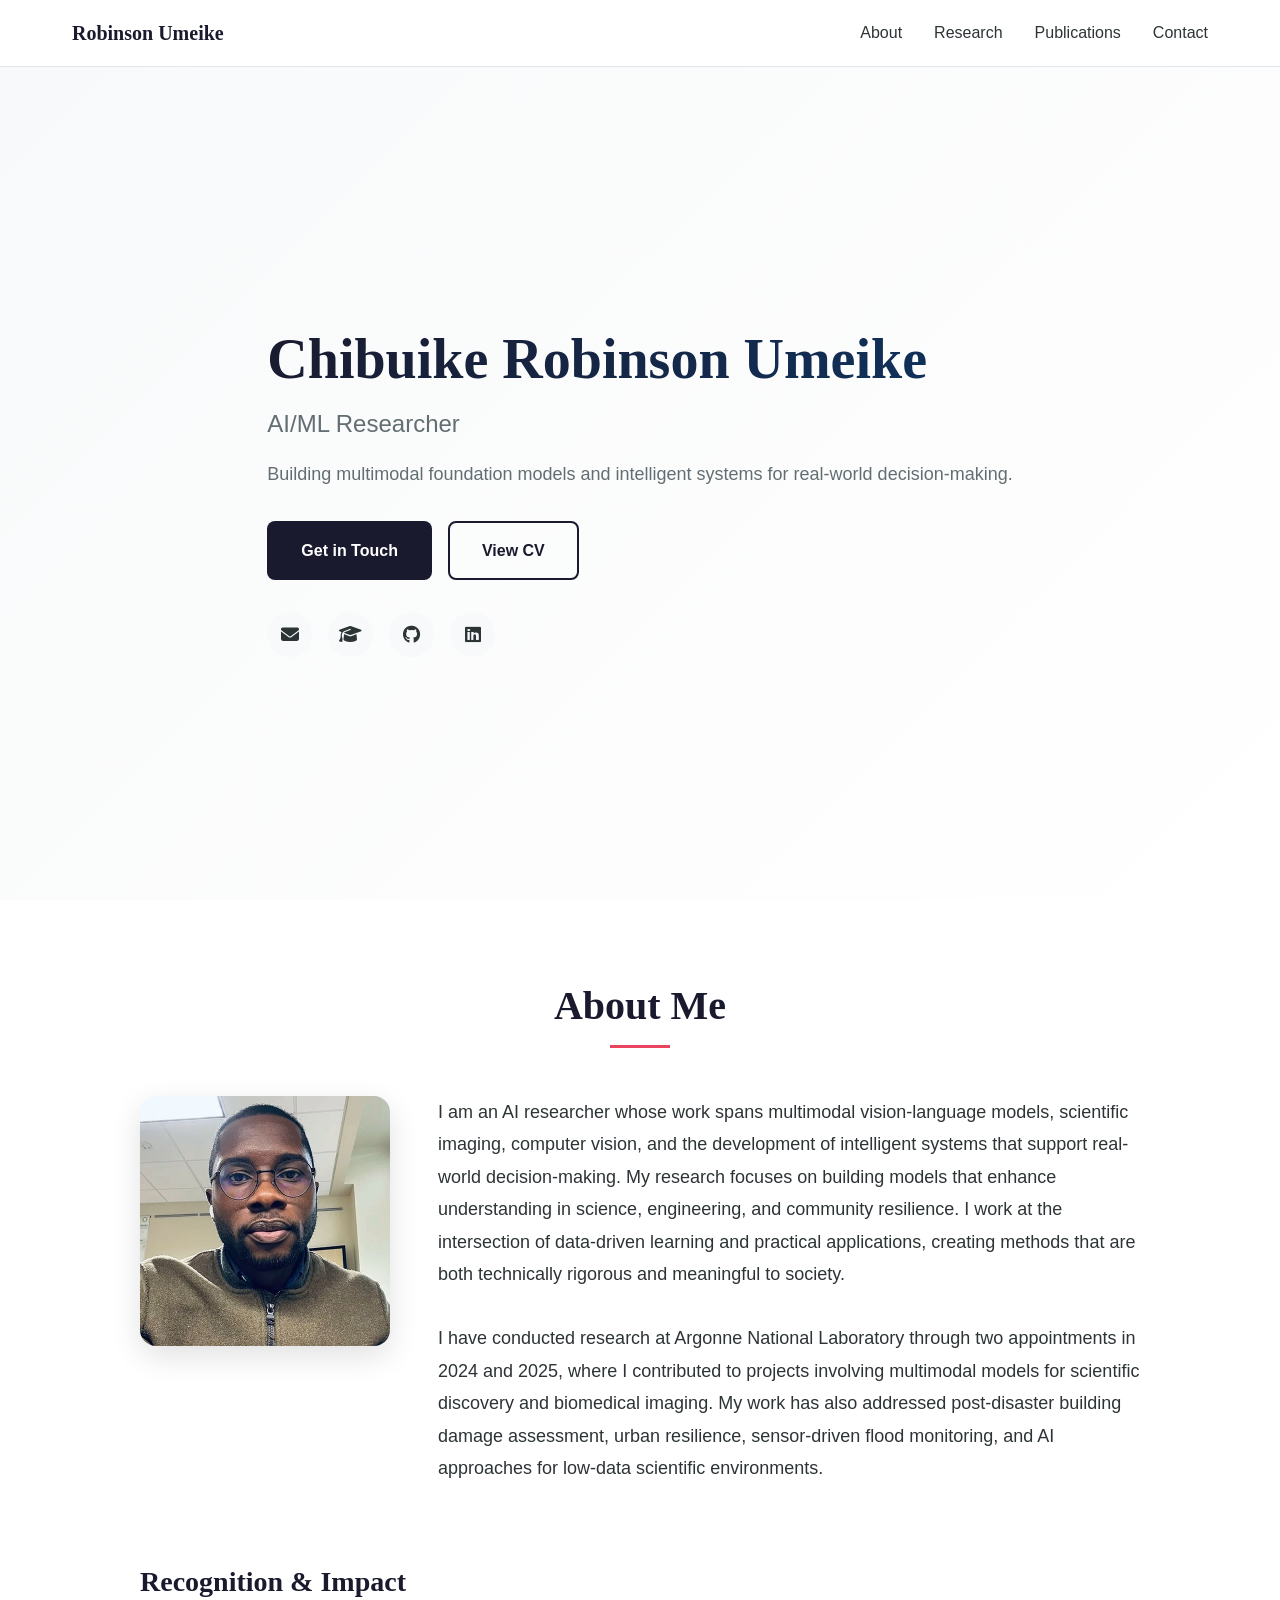
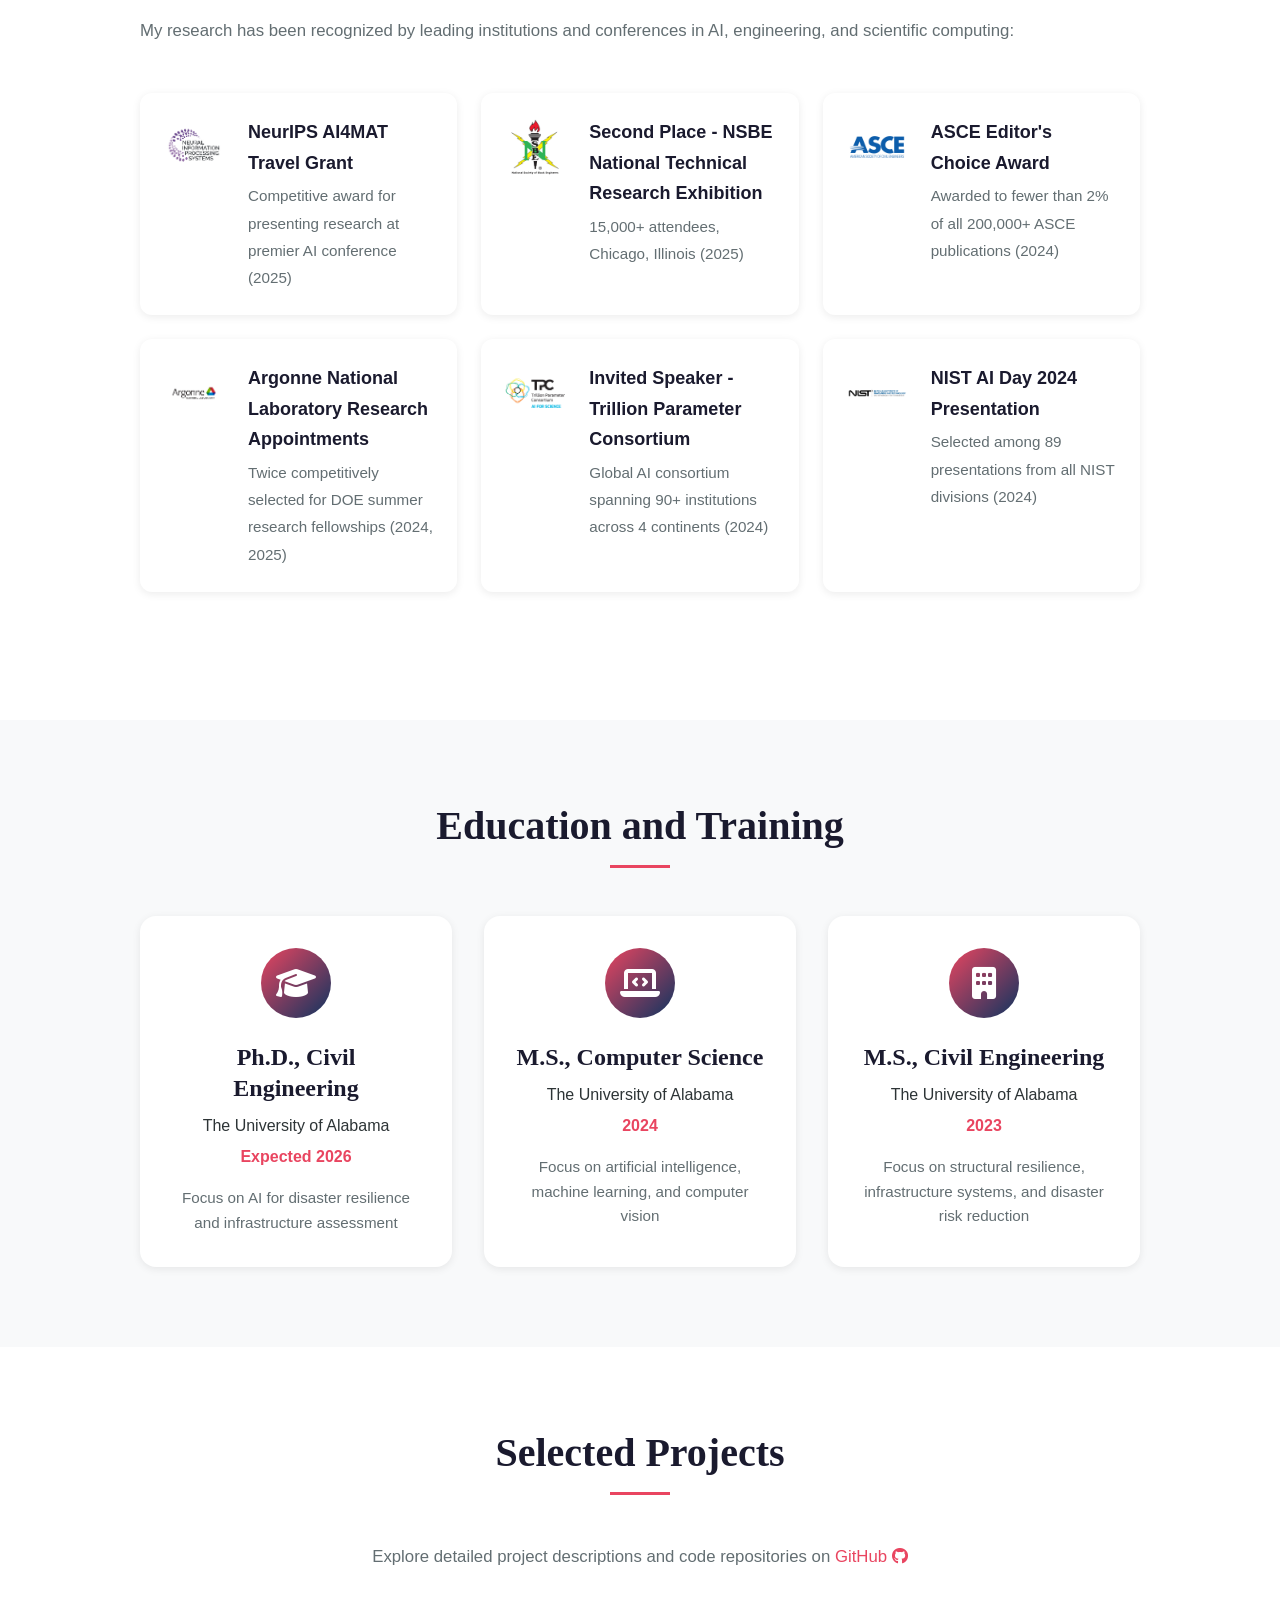
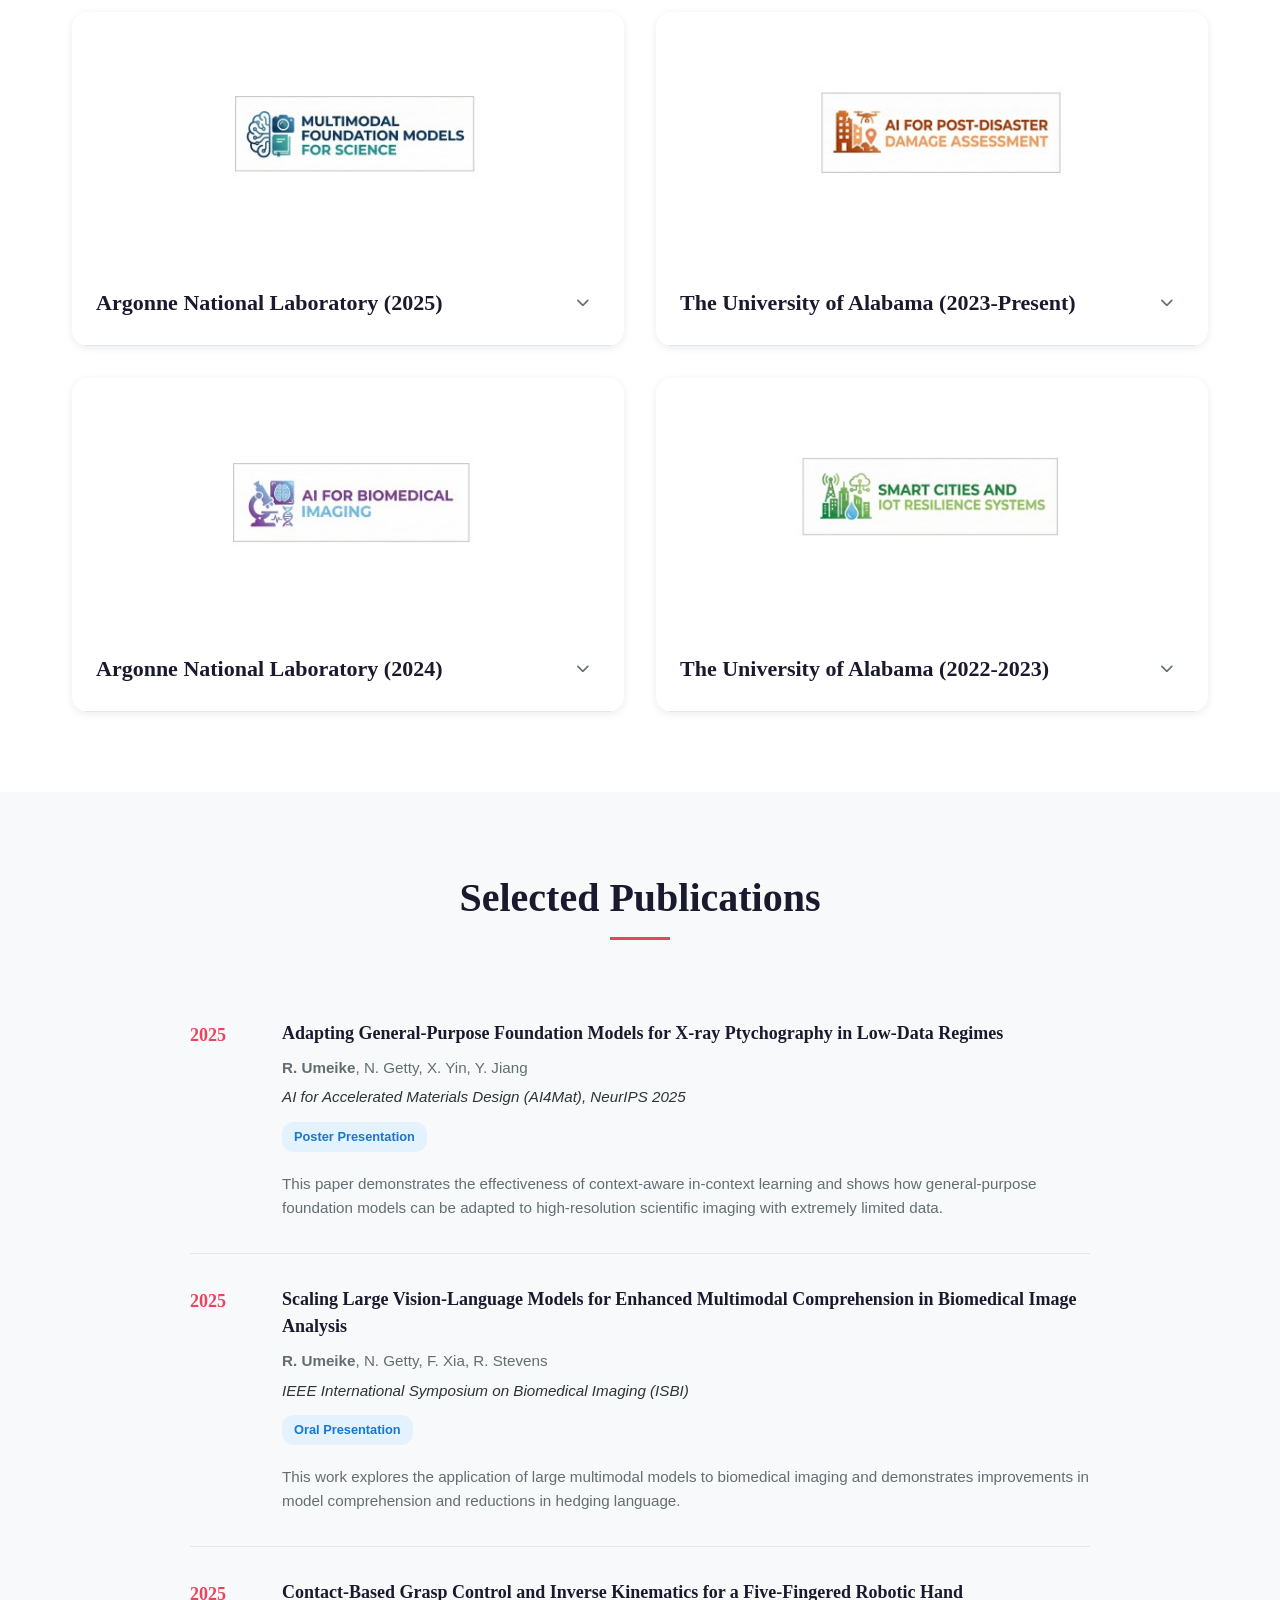
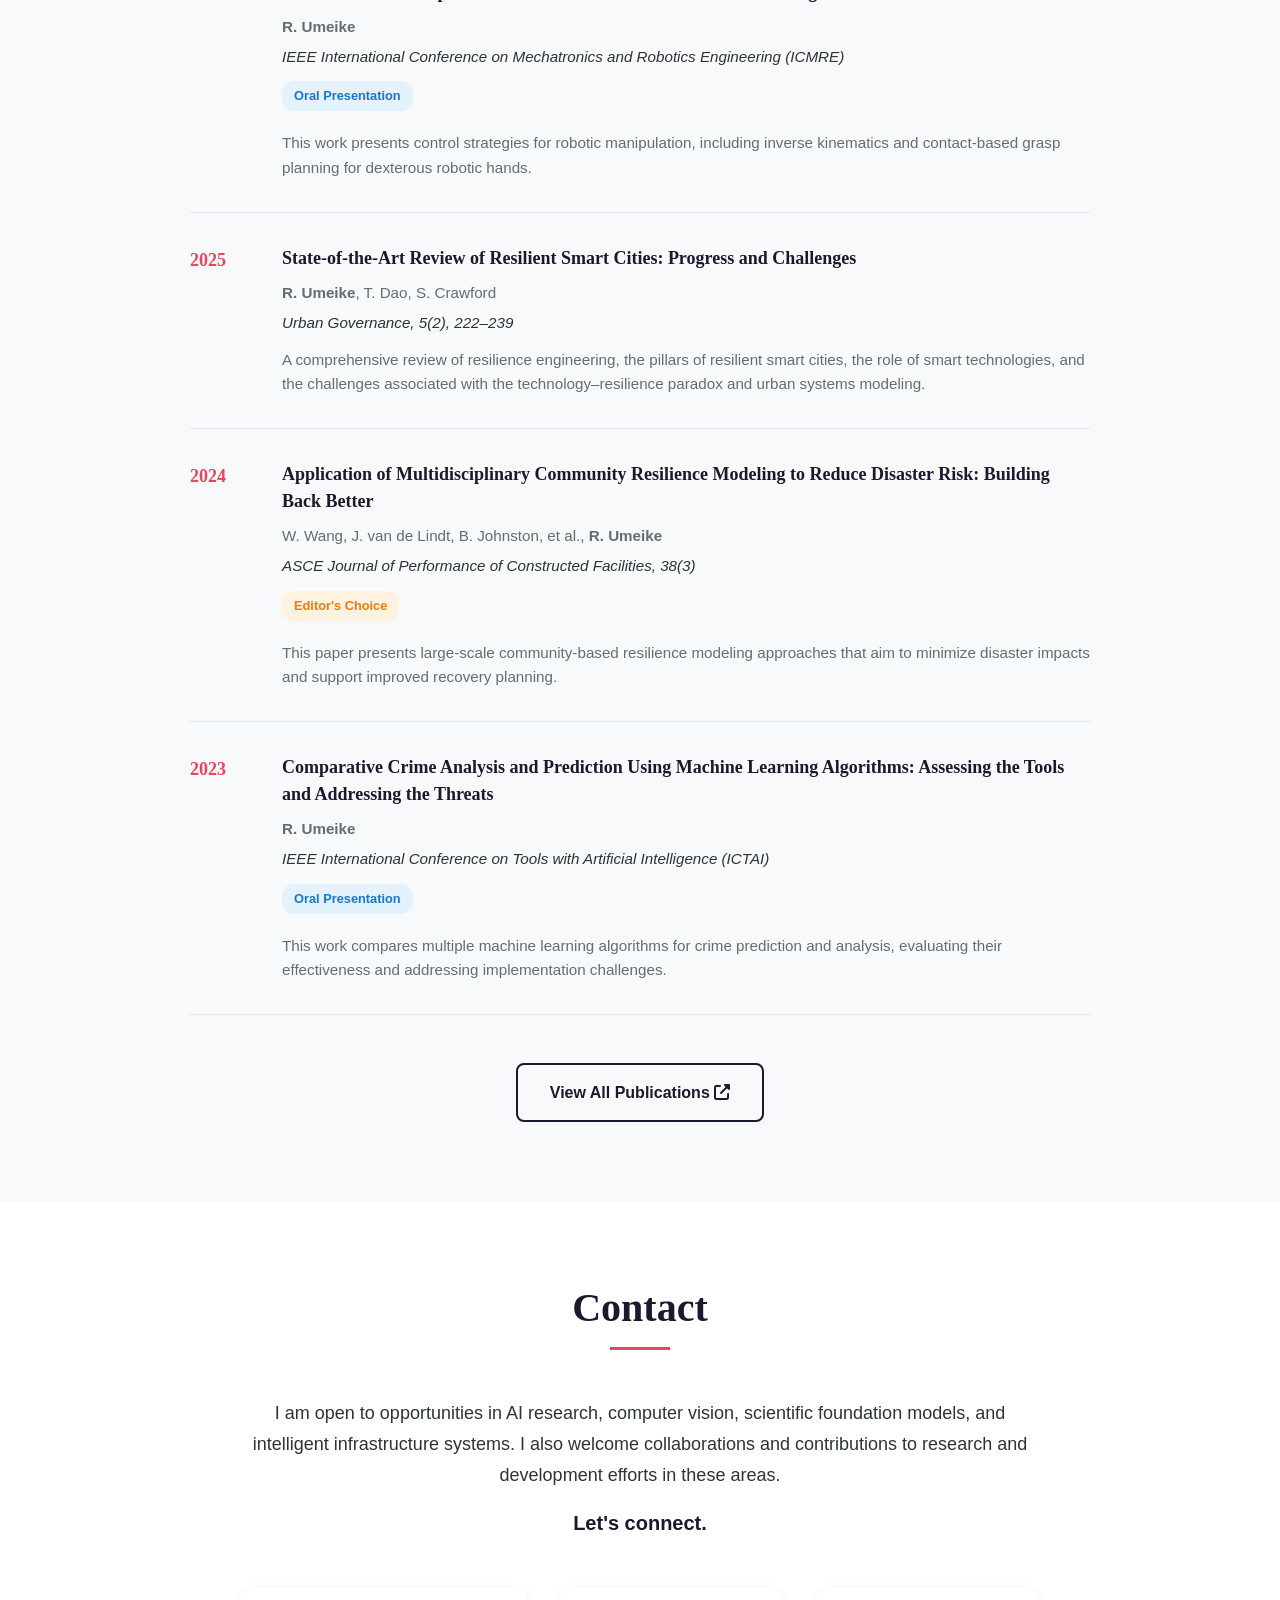
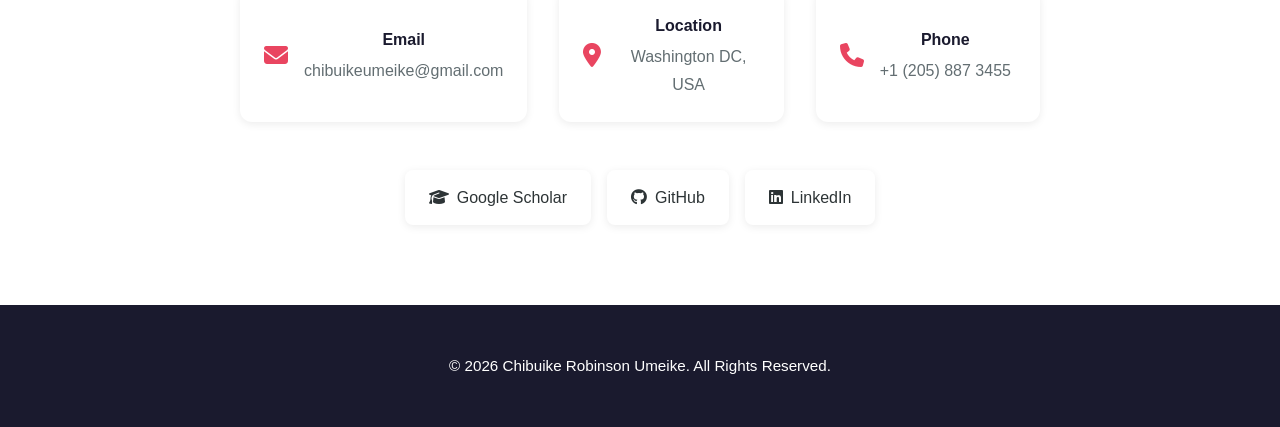
==== commit 823b3914: "Update location from Tuscaloosa to Washington DC" ====
--- a/index.html
+++ b/index.html
@@ -373,7 +373,7 @@
                         <i class="fas fa-map-marker-alt"></i>
                         <div>
                             <strong>Location</strong>
-                            <span>Tuscaloosa AL, USA</span>
+                            <span>Washington DC, USA</span>
                         </div>
                     </div>
                     <div class="contact-item">
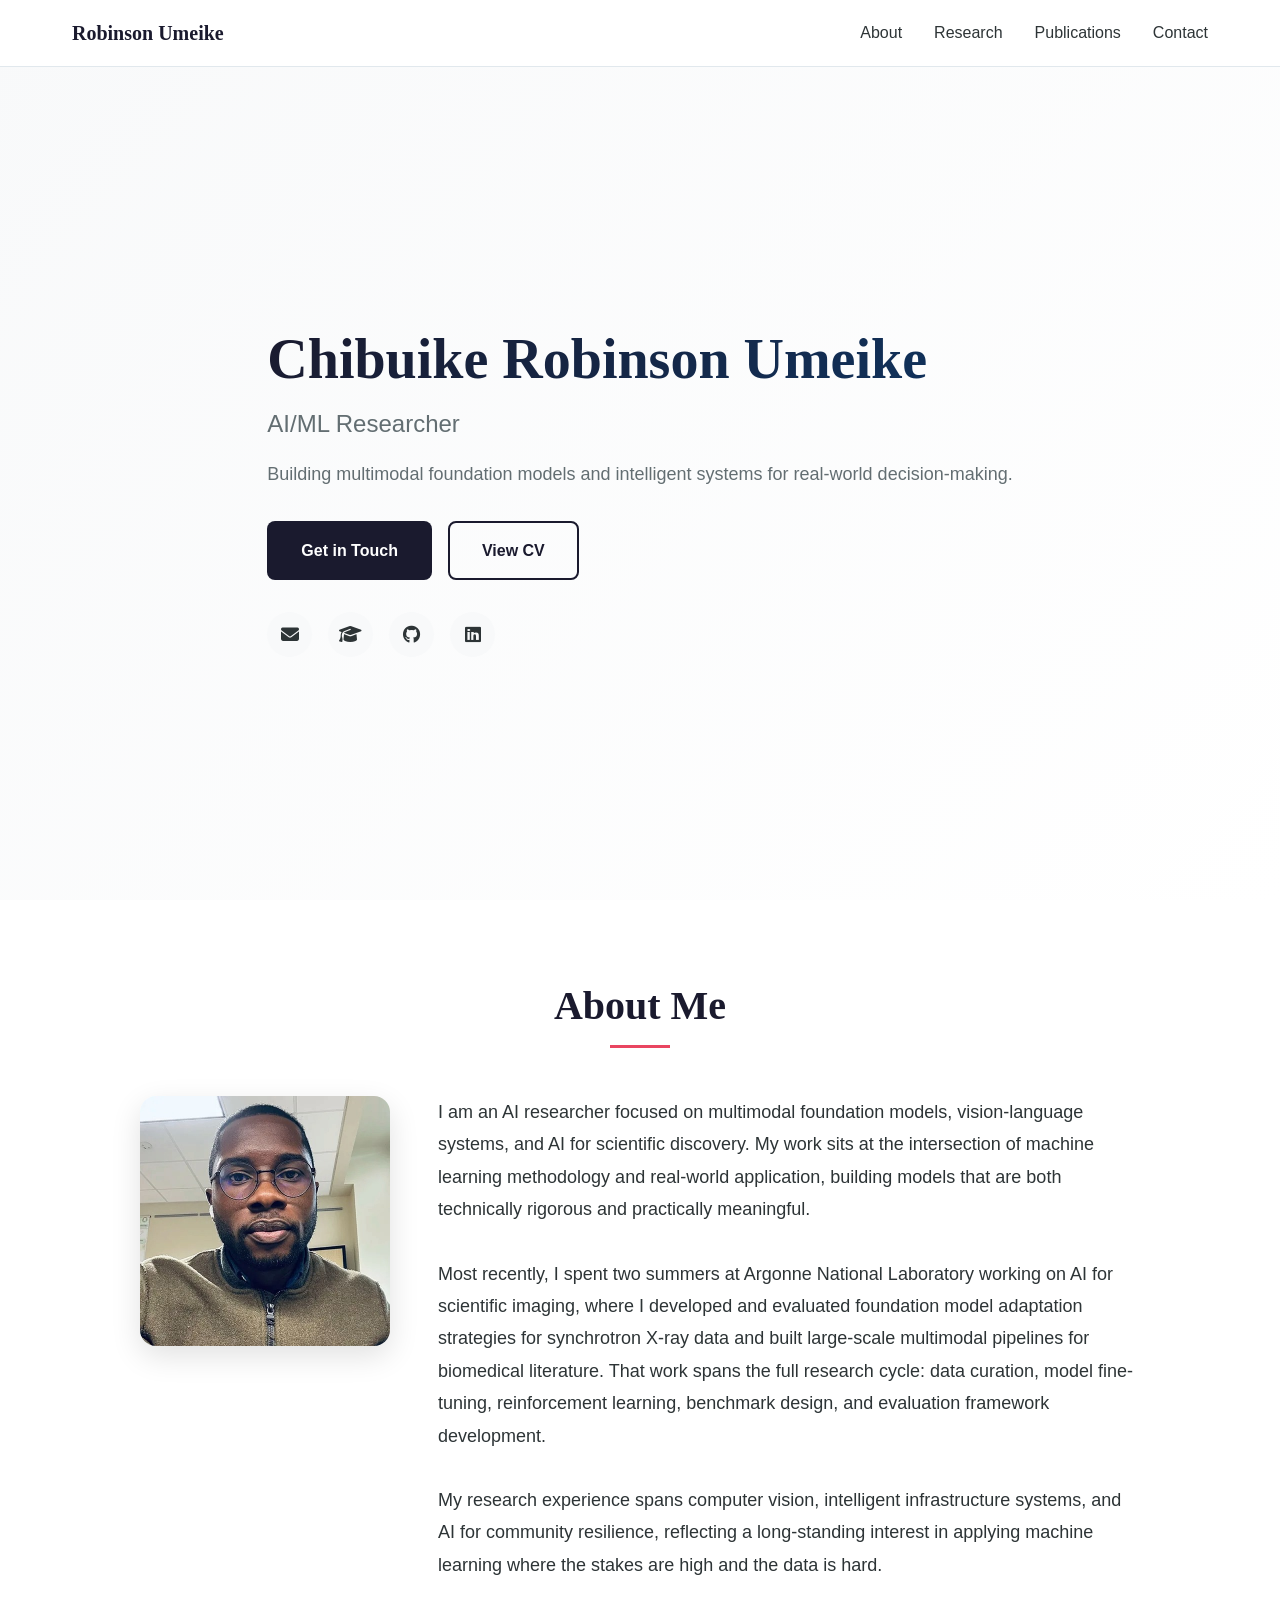
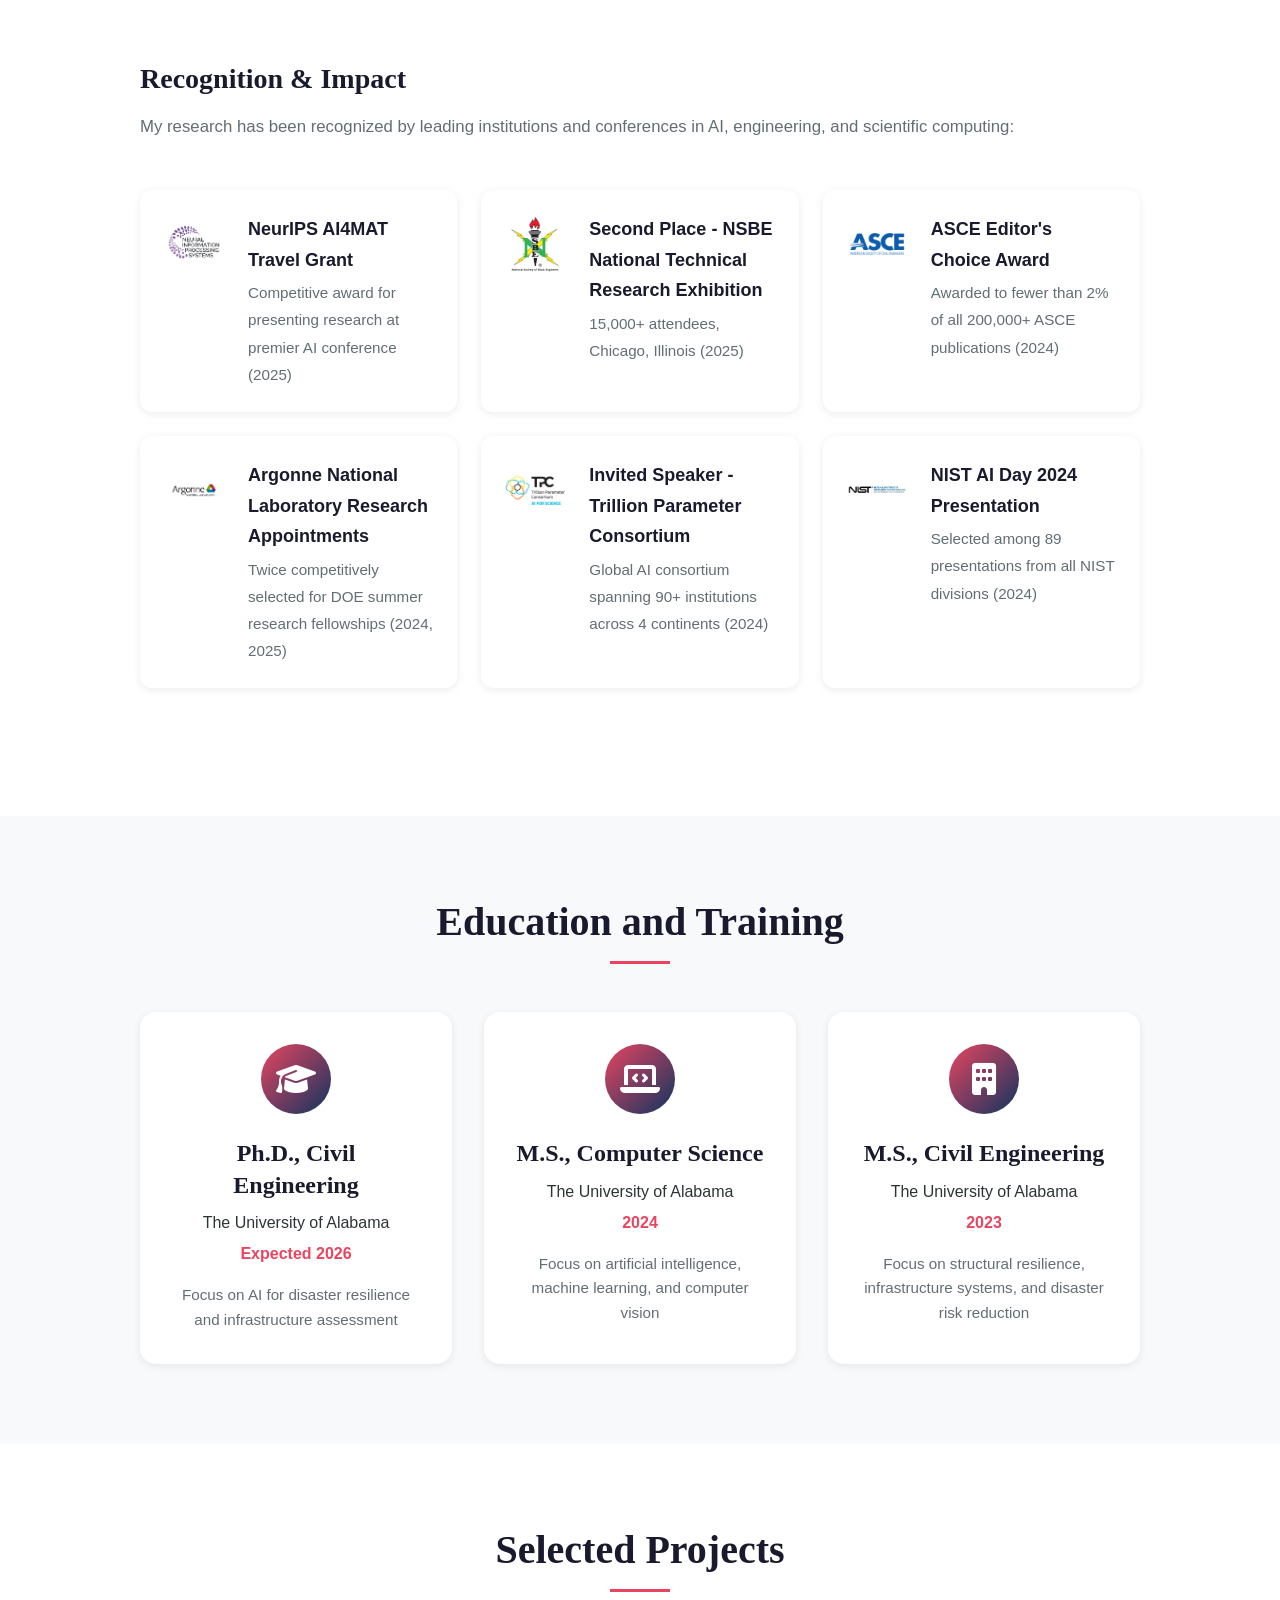
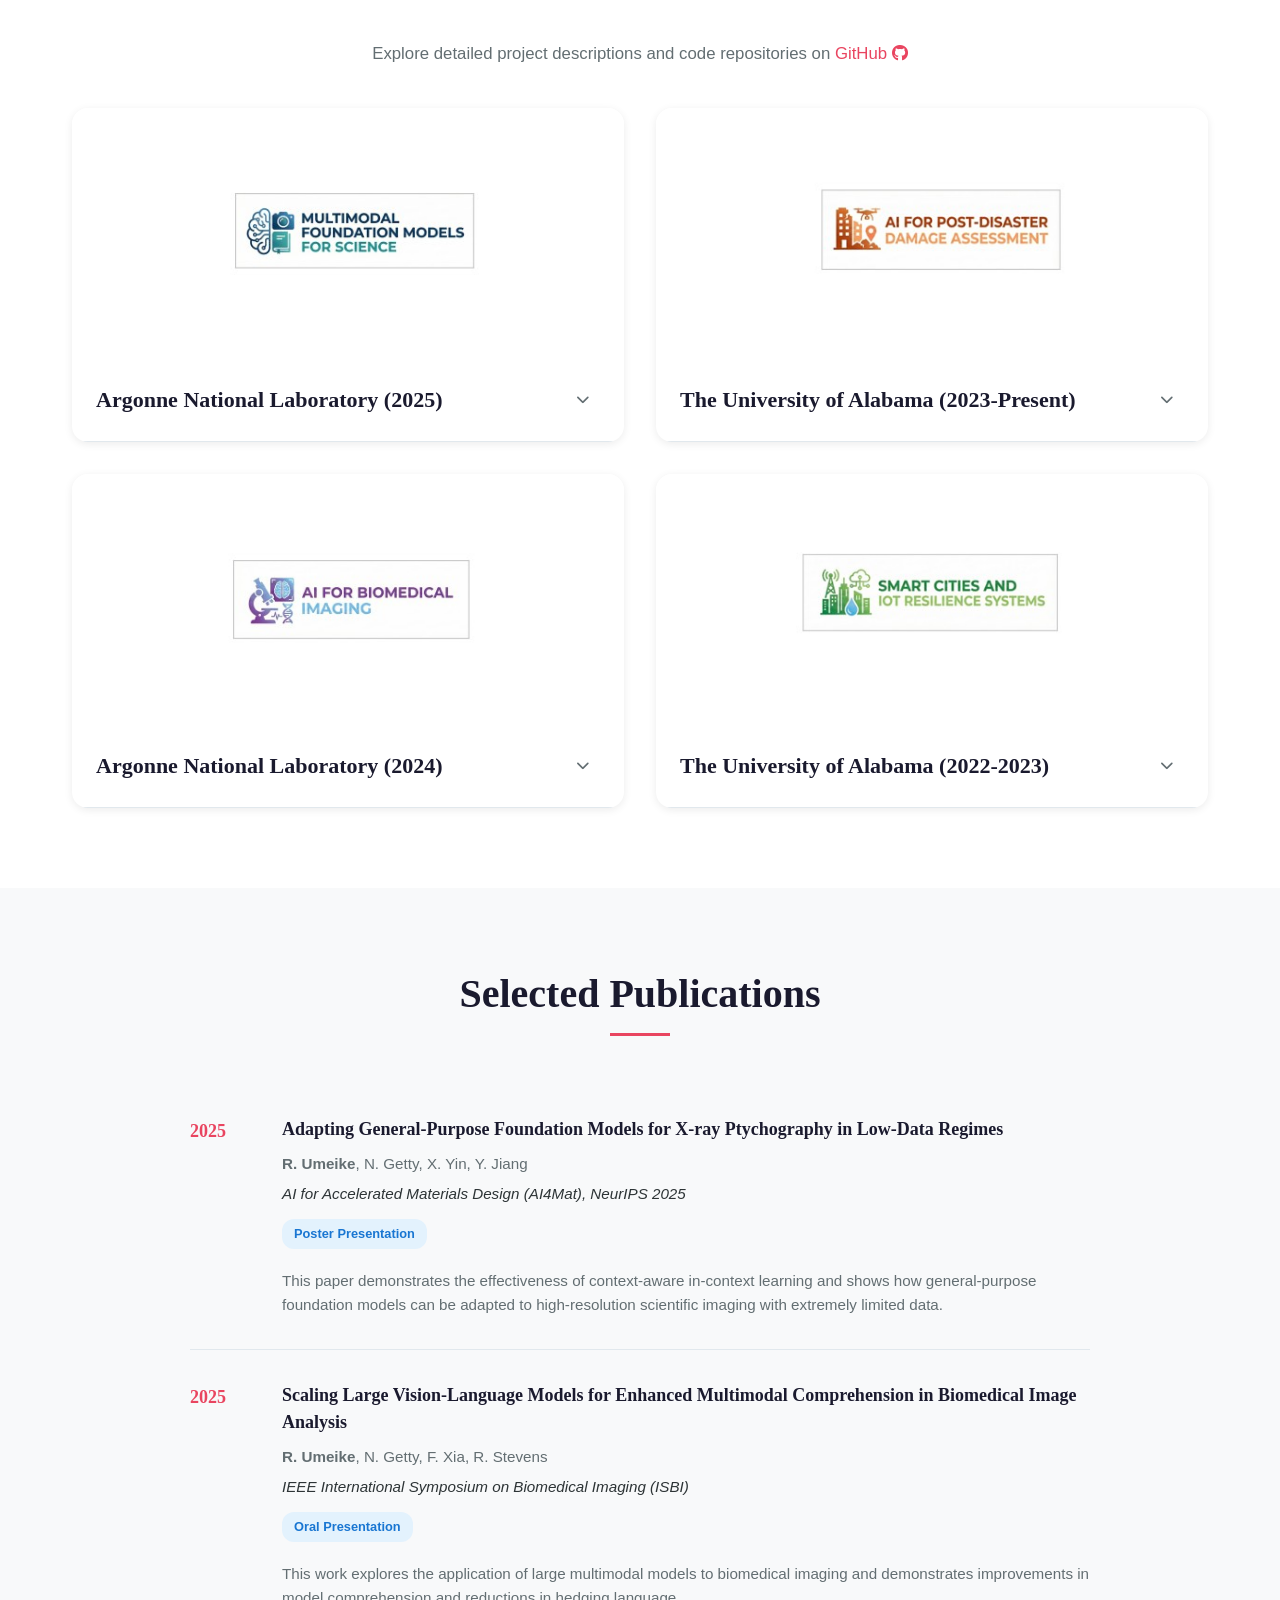
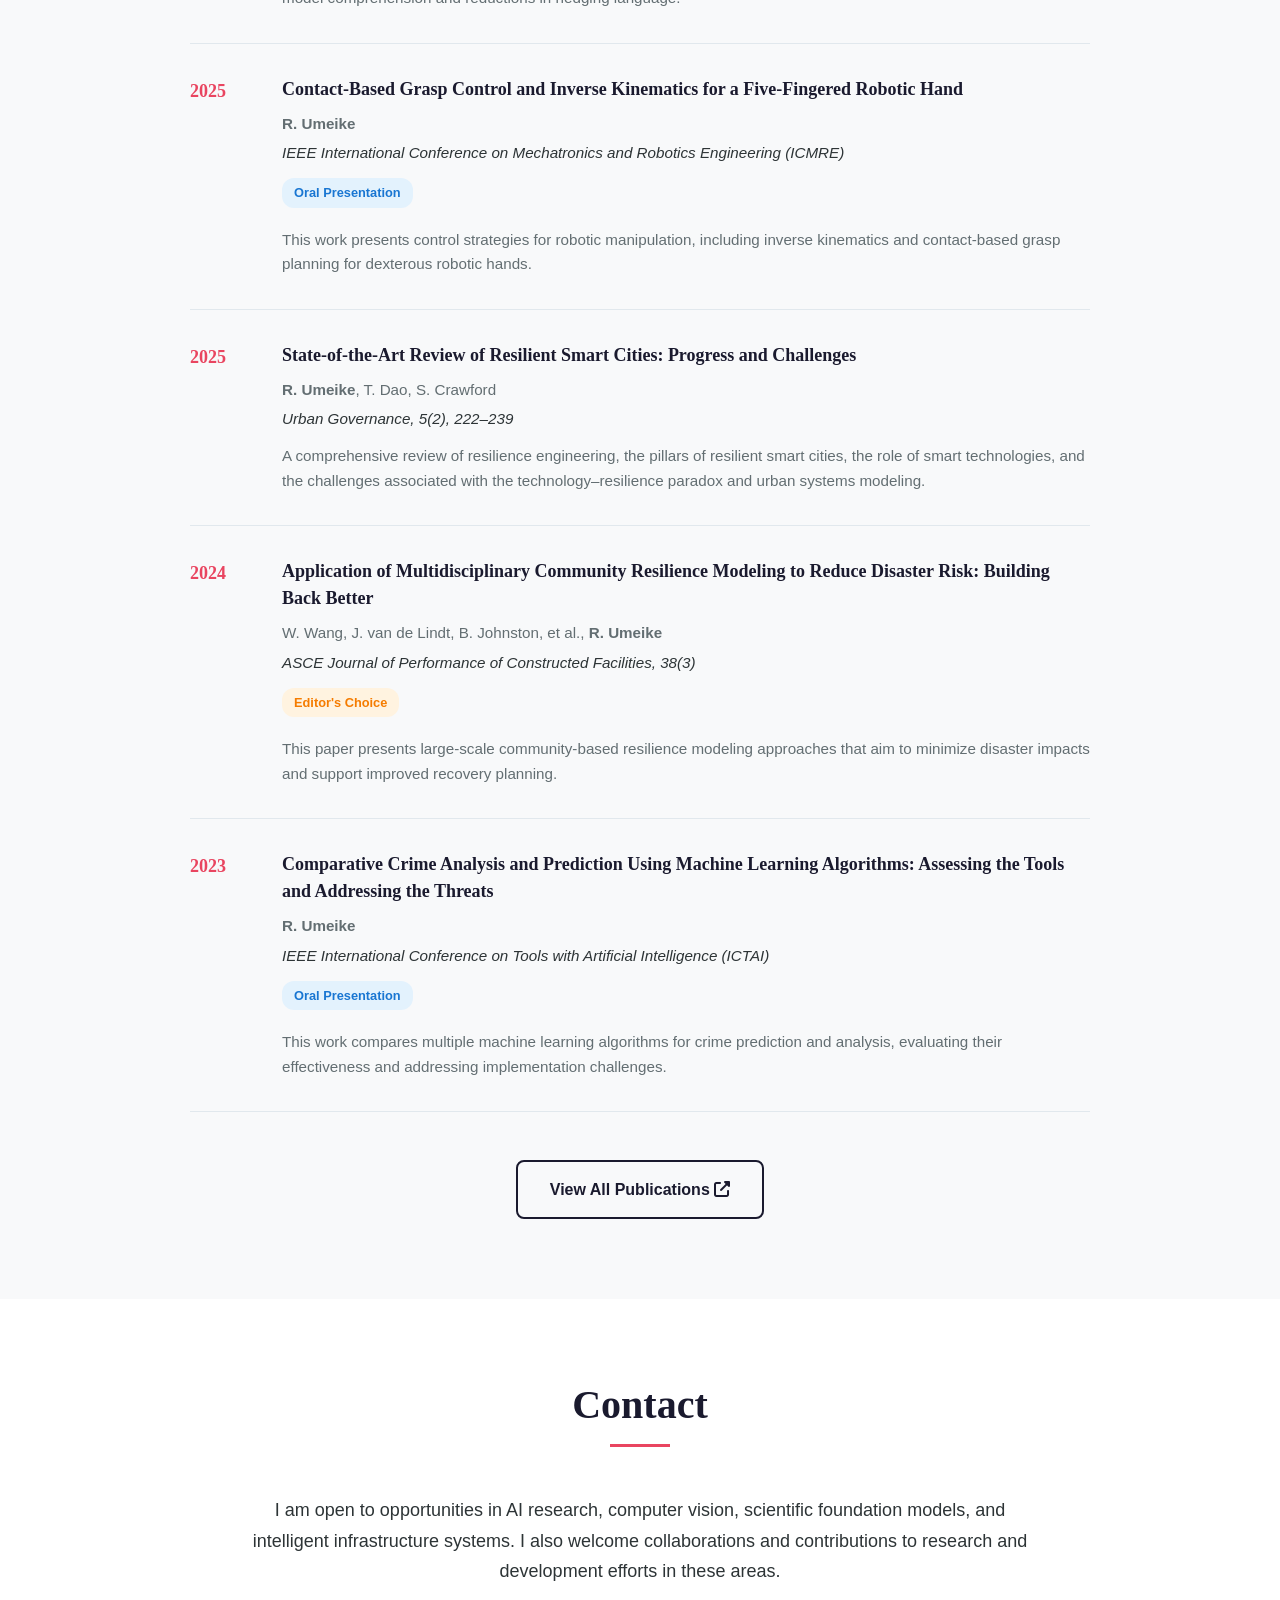
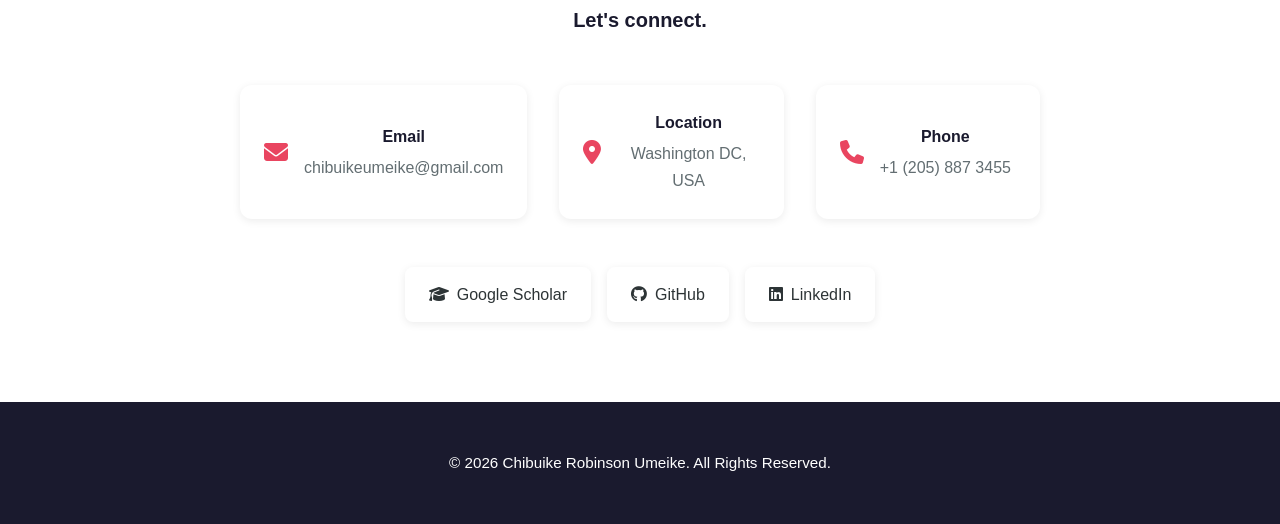
==== commit cb9966b3: "Revise personal description in index.html Updated the about section to reflect current research focu" ====
--- a/index.html
+++ b/index.html
@@ -51,9 +51,11 @@
                              onerror="this.style.display='none'">
                     </div>
                     <div class="about-text">
-                        <p class="lead">I am an AI researcher whose work spans multimodal vision-language models, scientific imaging, computer vision, and the development of intelligent systems that support real-world decision-making. My research focuses on building models that enhance understanding in science, engineering, and community resilience. I work at the intersection of data-driven learning and practical applications, creating methods that are both technically rigorous and meaningful to society.</p>
+                        <p class="lead">I am an AI researcher focused on multimodal foundation models, vision-language systems, and AI for scientific discovery. My work sits at the intersection of machine learning methodology and real-world application, building models that are both technically rigorous and practically meaningful.</p>
                         
-                        <p class="lead">I have conducted research at Argonne National Laboratory through two appointments in 2024 and 2025, where I contributed to projects involving multimodal models for scientific discovery and biomedical imaging. My work has also addressed post-disaster building damage assessment, urban resilience, sensor-driven flood monitoring, and AI approaches for low-data scientific environments.</p>
+                        <p class="lead">Most recently, I spent two summers at Argonne National Laboratory working on AI for scientific imaging, where I developed and evaluated foundation model adaptation strategies for synchrotron X-ray data and built large-scale multimodal pipelines for biomedical literature. That work spans the full research cycle: data curation, model fine-tuning, reinforcement learning, benchmark design, and evaluation framework development.</p>
+                        
+                        <p class="lead">My research experience spans computer vision, intelligent infrastructure systems, and AI for community resilience, reflecting a long-standing interest in applying machine learning where the stakes are high and the data is hard.</p>
                     </div>
                 </div>
                     
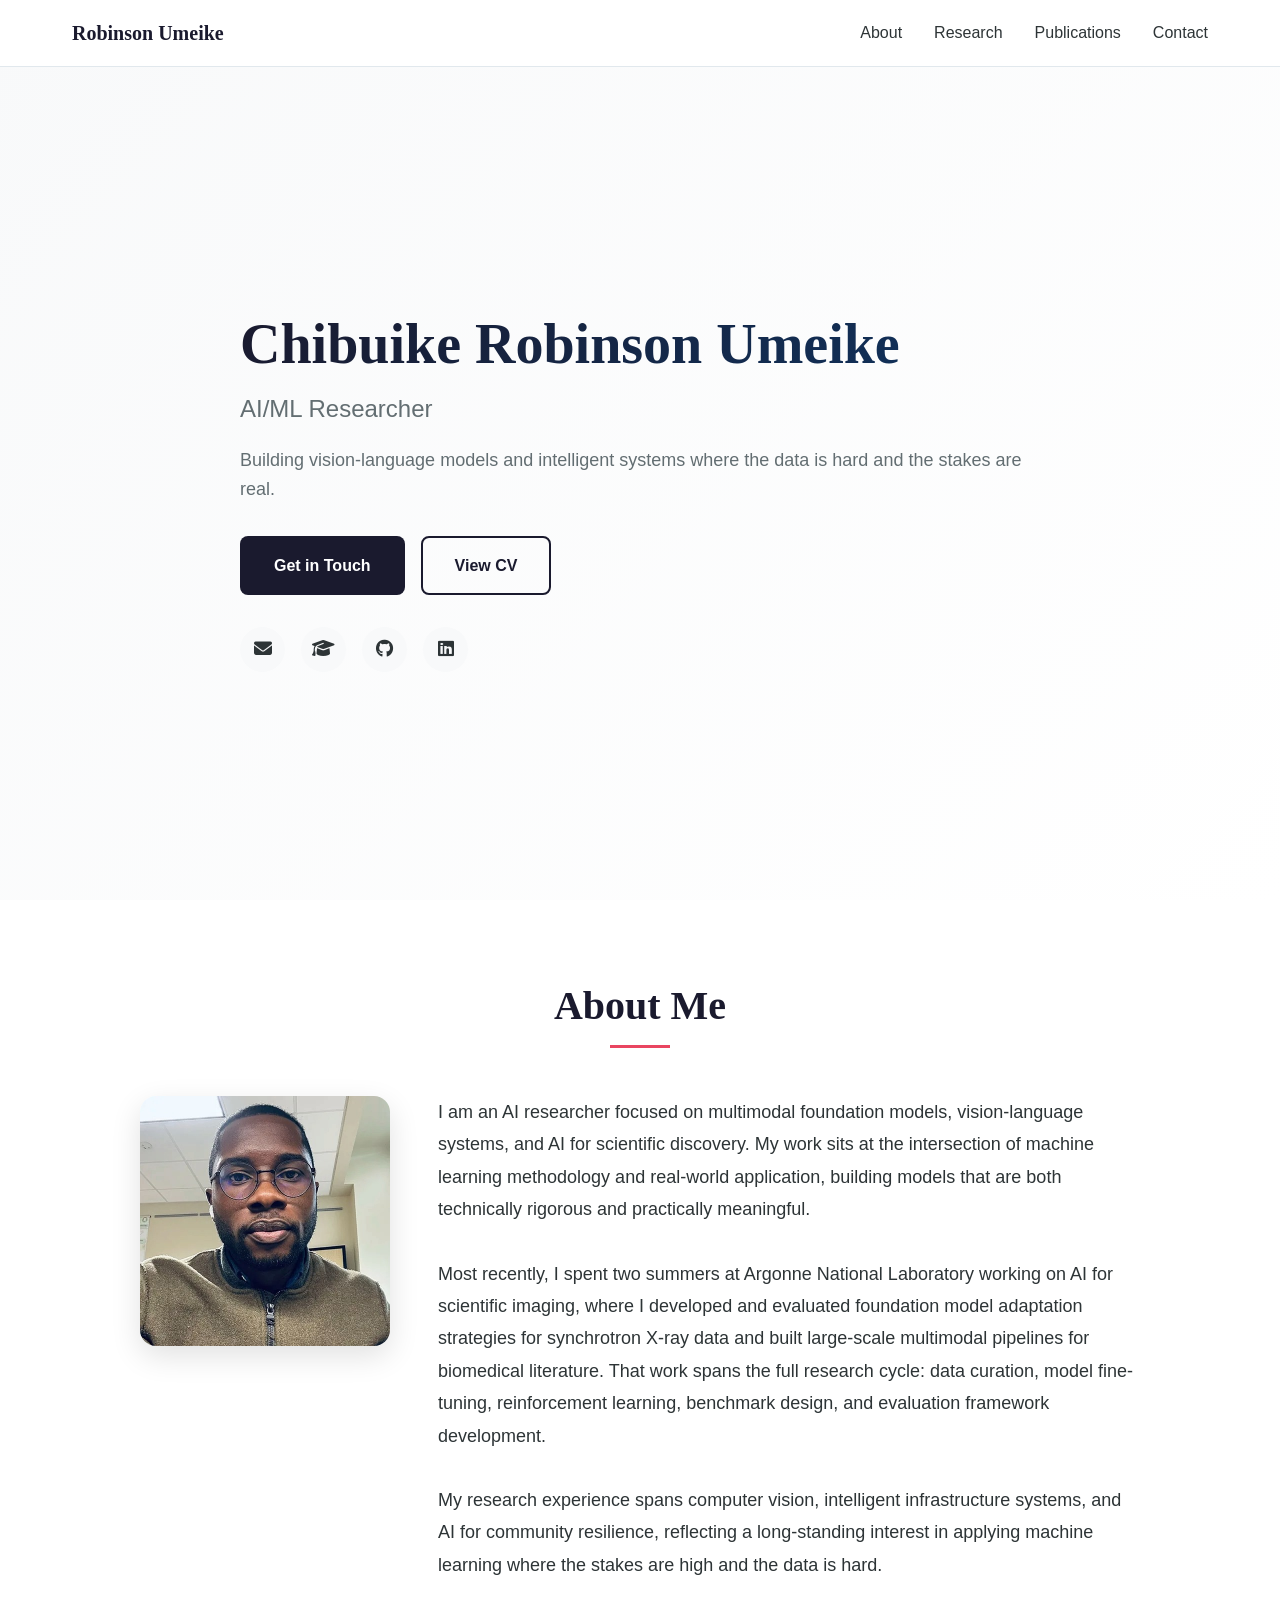
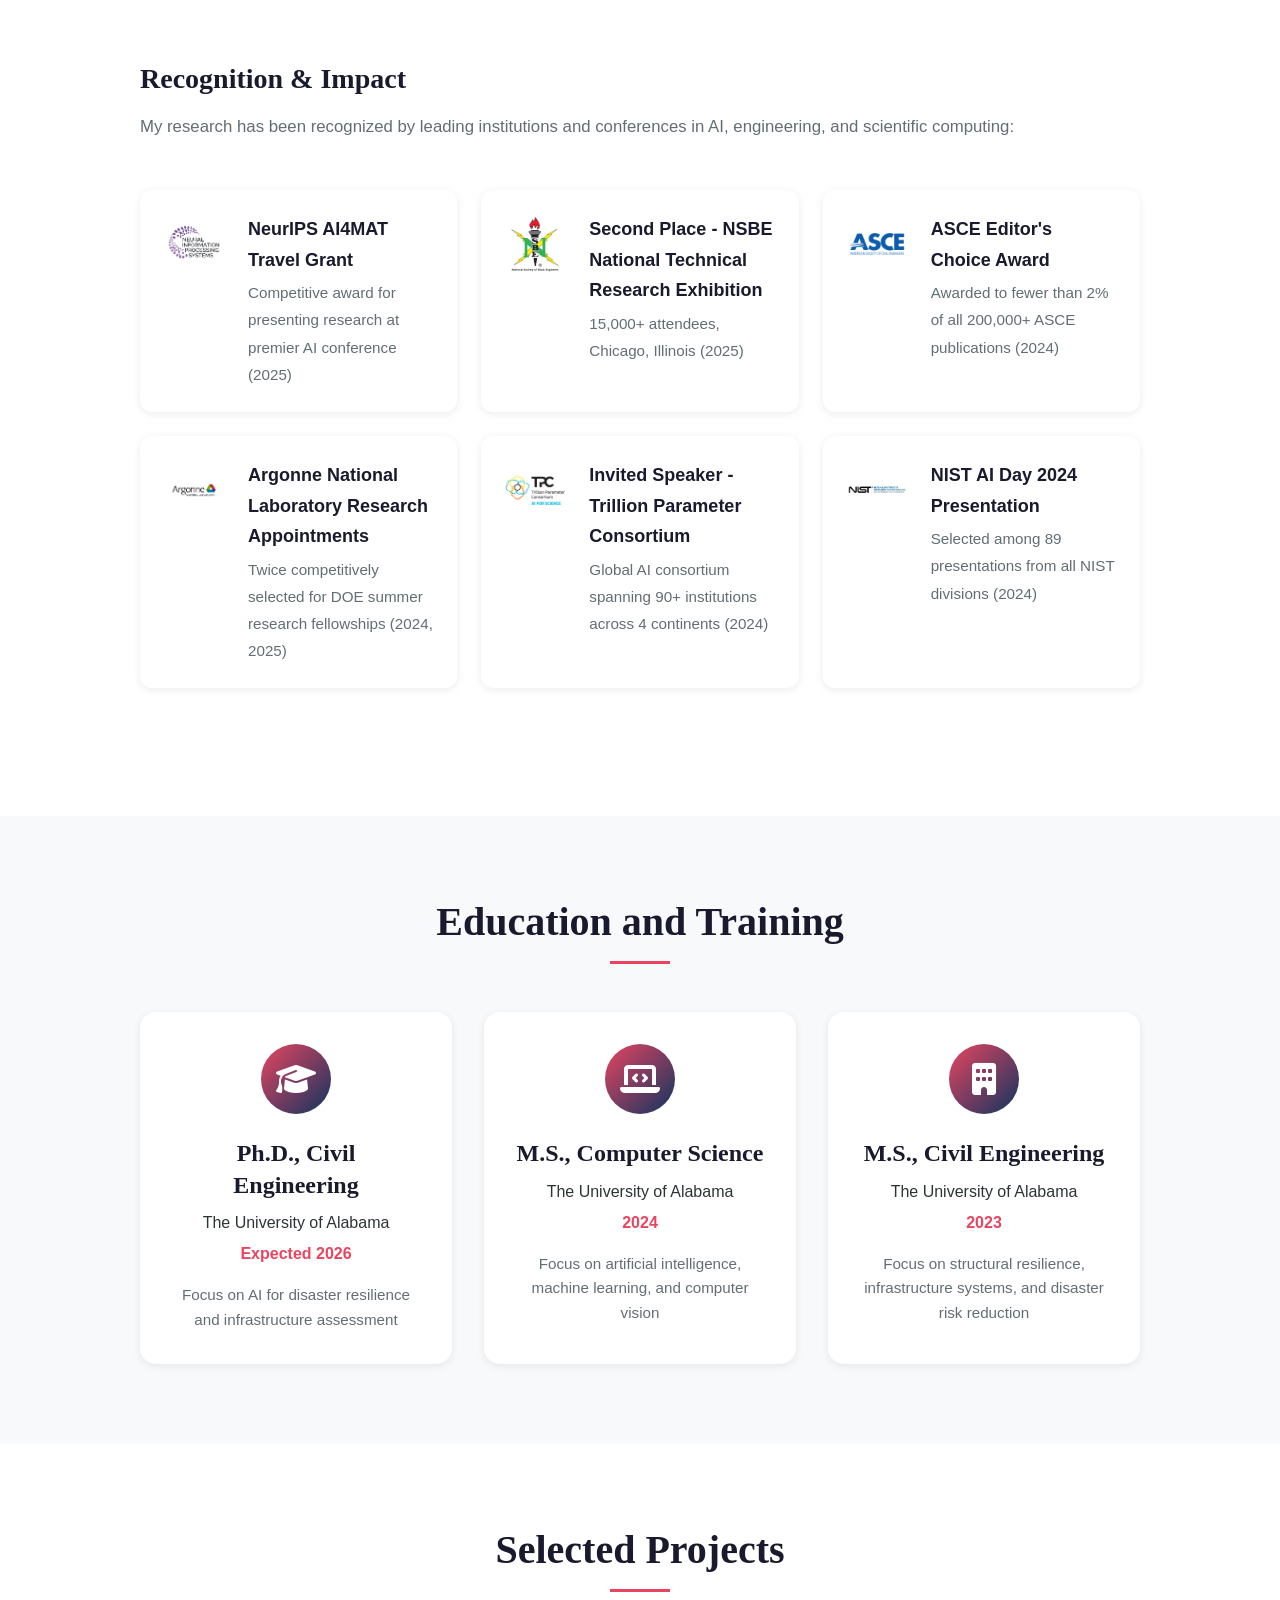
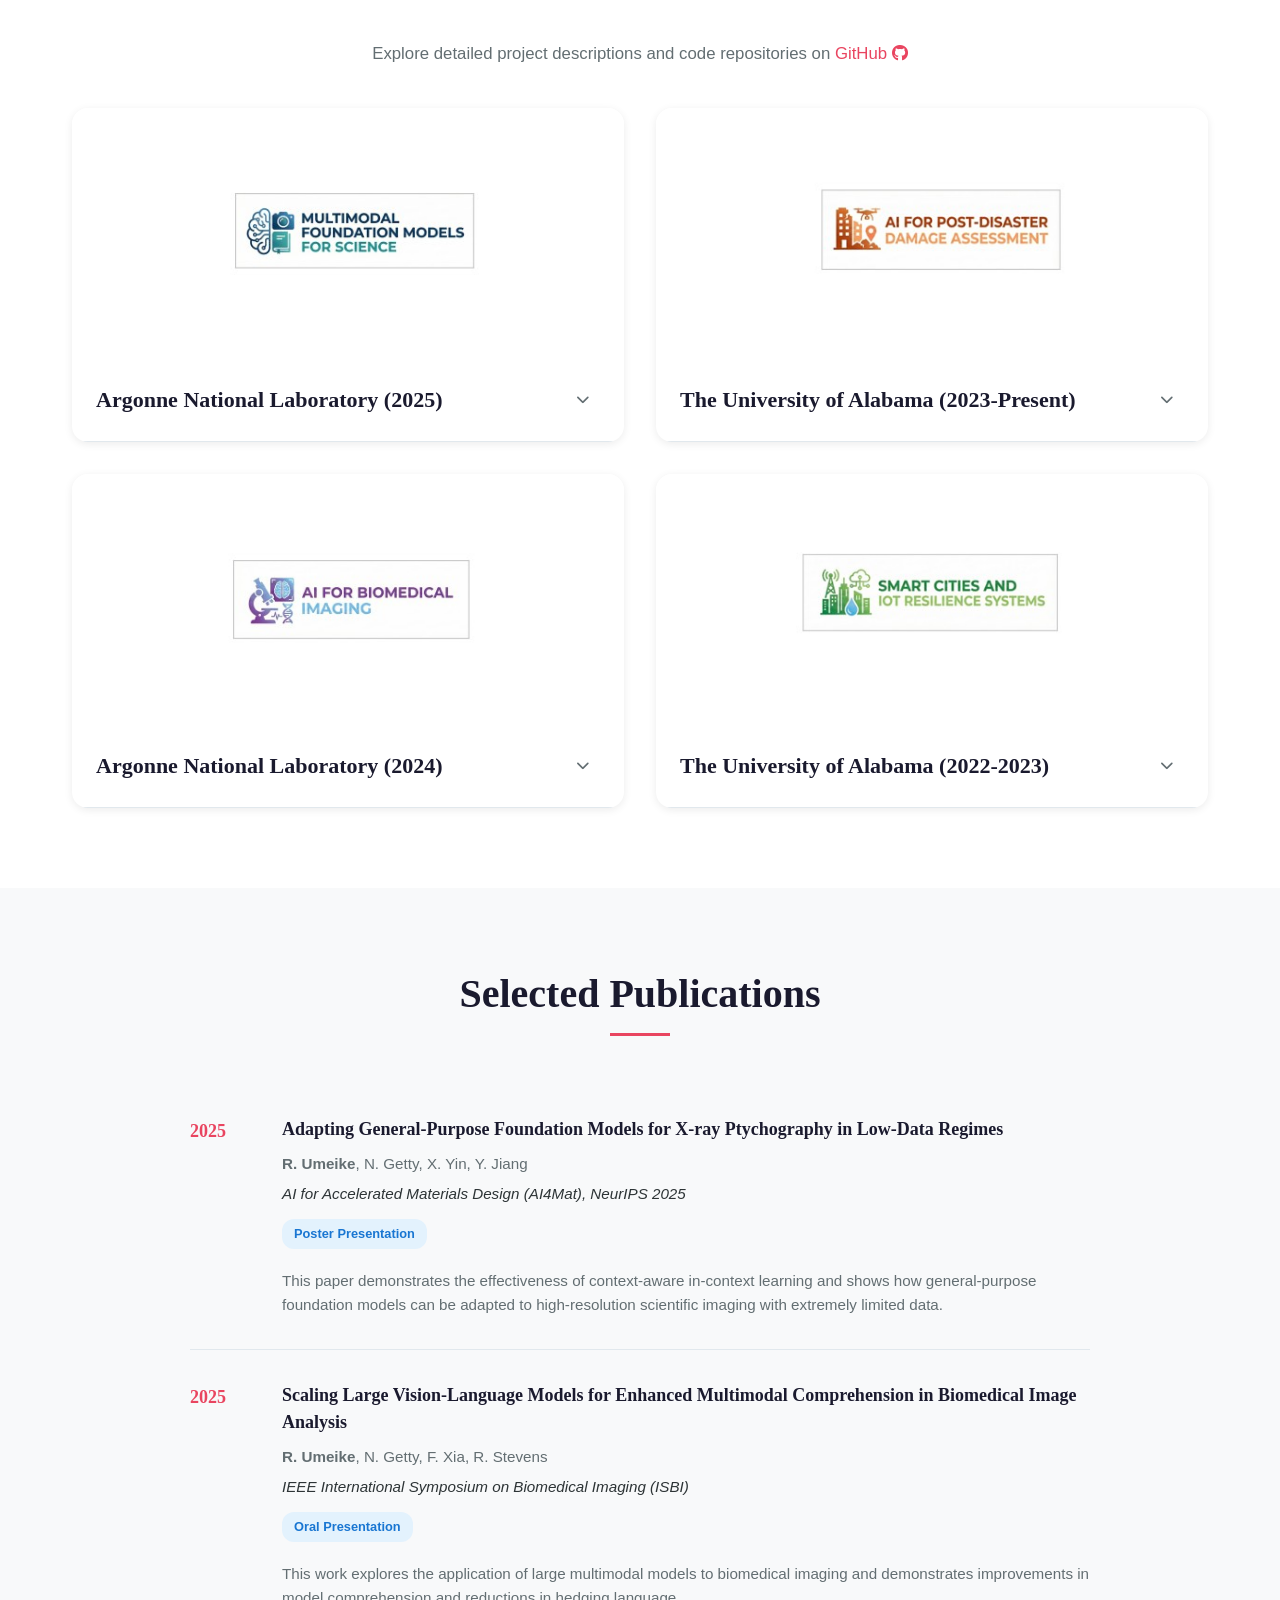
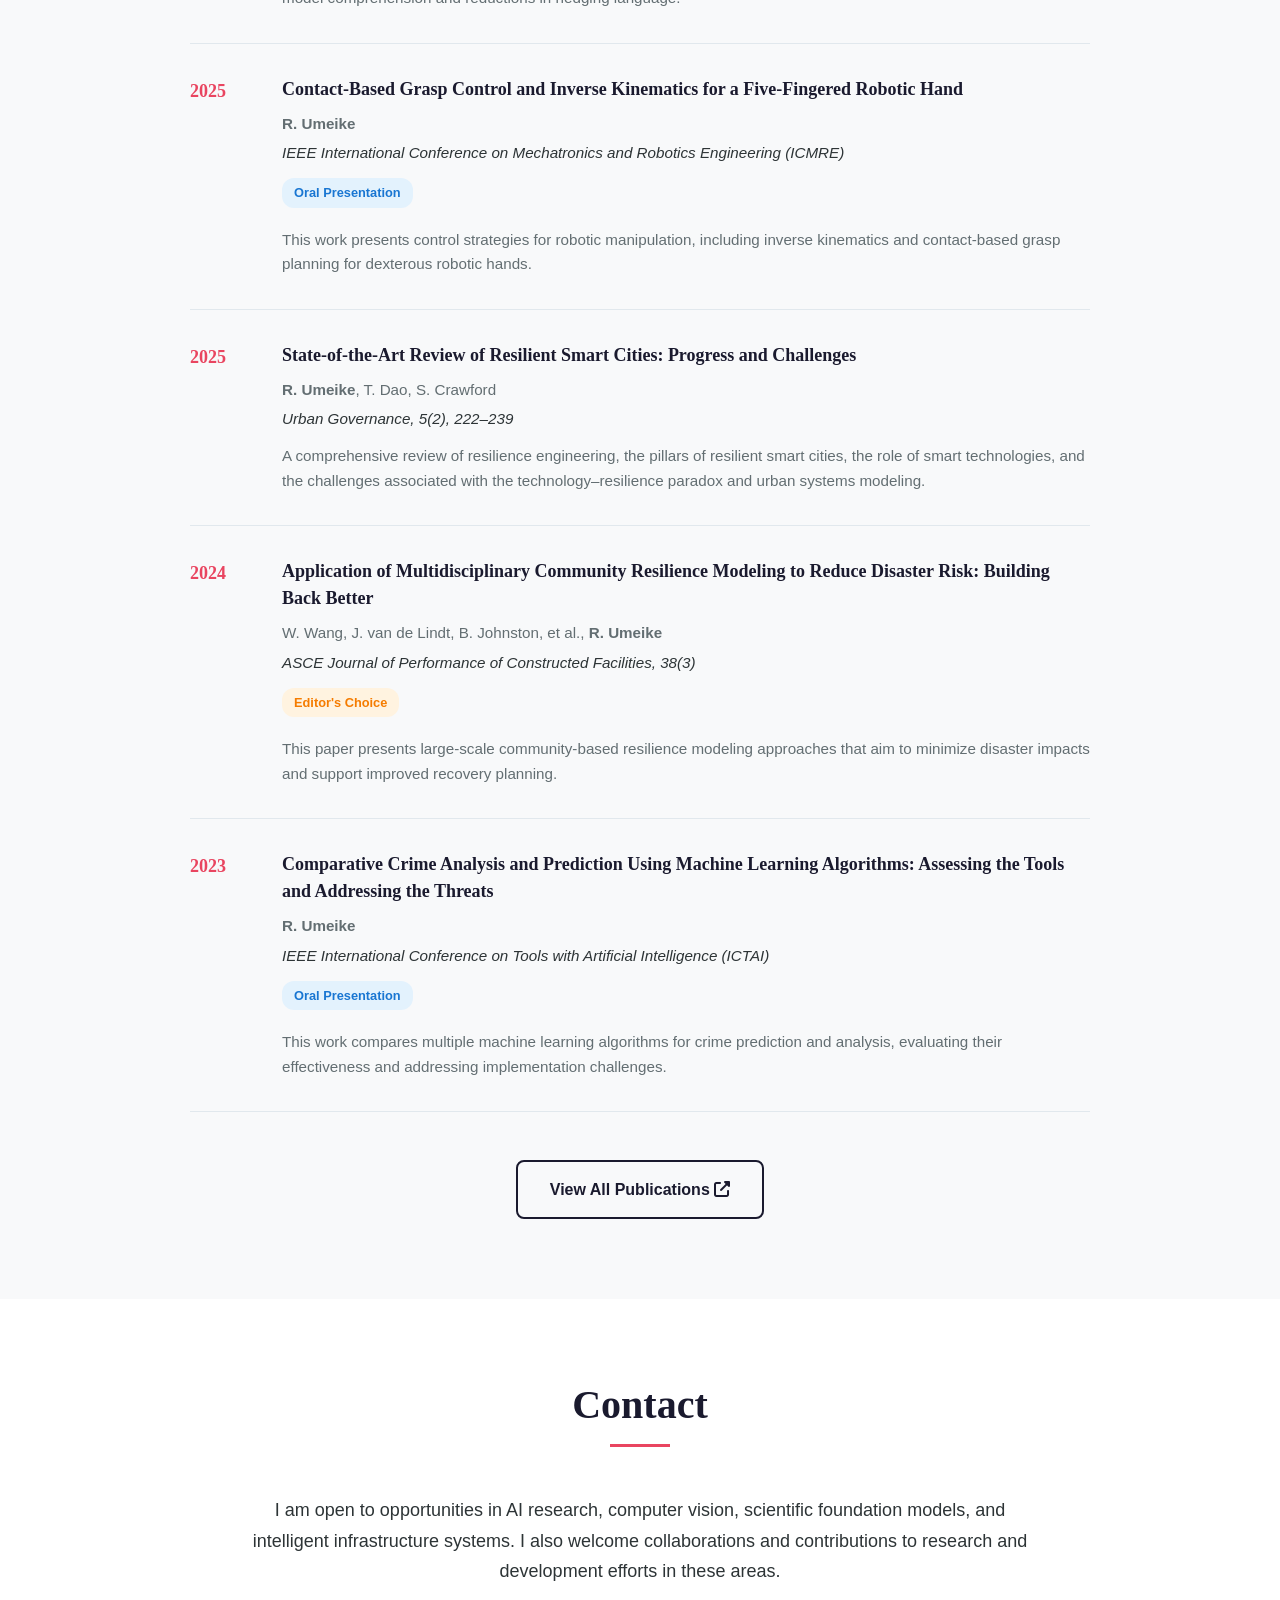
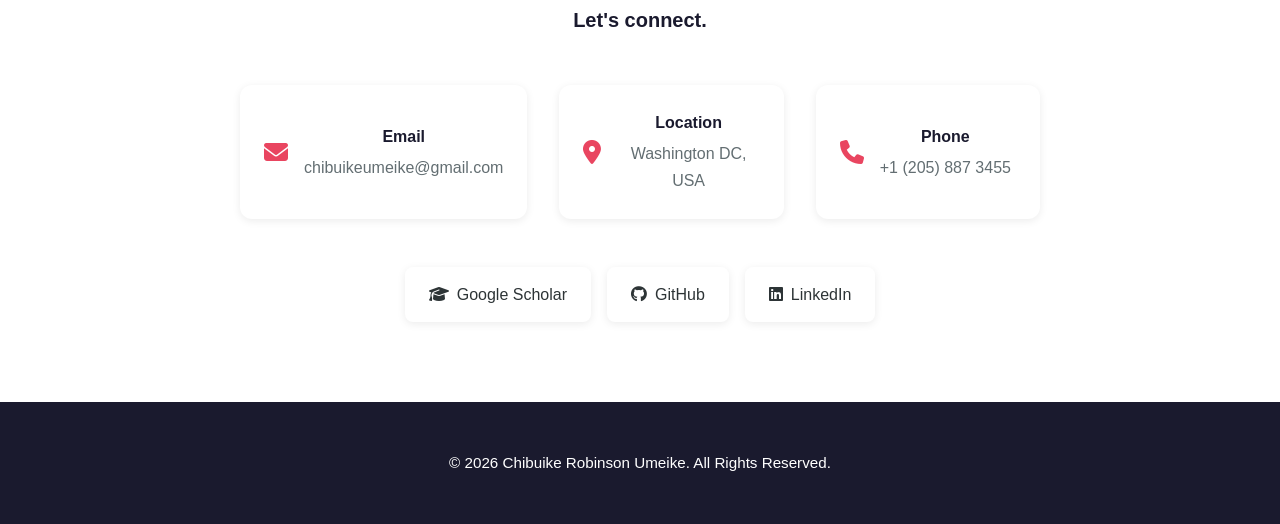
==== commit d9cc900f: "Update hero tagline in index.html" ====
--- a/index.html
+++ b/index.html
@@ -25,7 +25,7 @@
             <div class="hero-content">
                 <h1 class="hero-title">Chibuike Robinson Umeike</h1>
                 <p class="hero-subtitle">AI/ML Researcher</p>
-                <p class="hero-tagline">Building multimodal foundation models and intelligent systems for real-world decision-making.</p>
+                <p class="hero-tagline">Building vision-language models and intelligent systems where the data is hard and the stakes are real.</p>
                 <div class="hero-links">
                     <a href="#contact" class="btn btn-primary">Get in Touch</a>
                     <a href="assets/cv.pdf" class="btn btn-secondary" target="_blank">View CV</a>
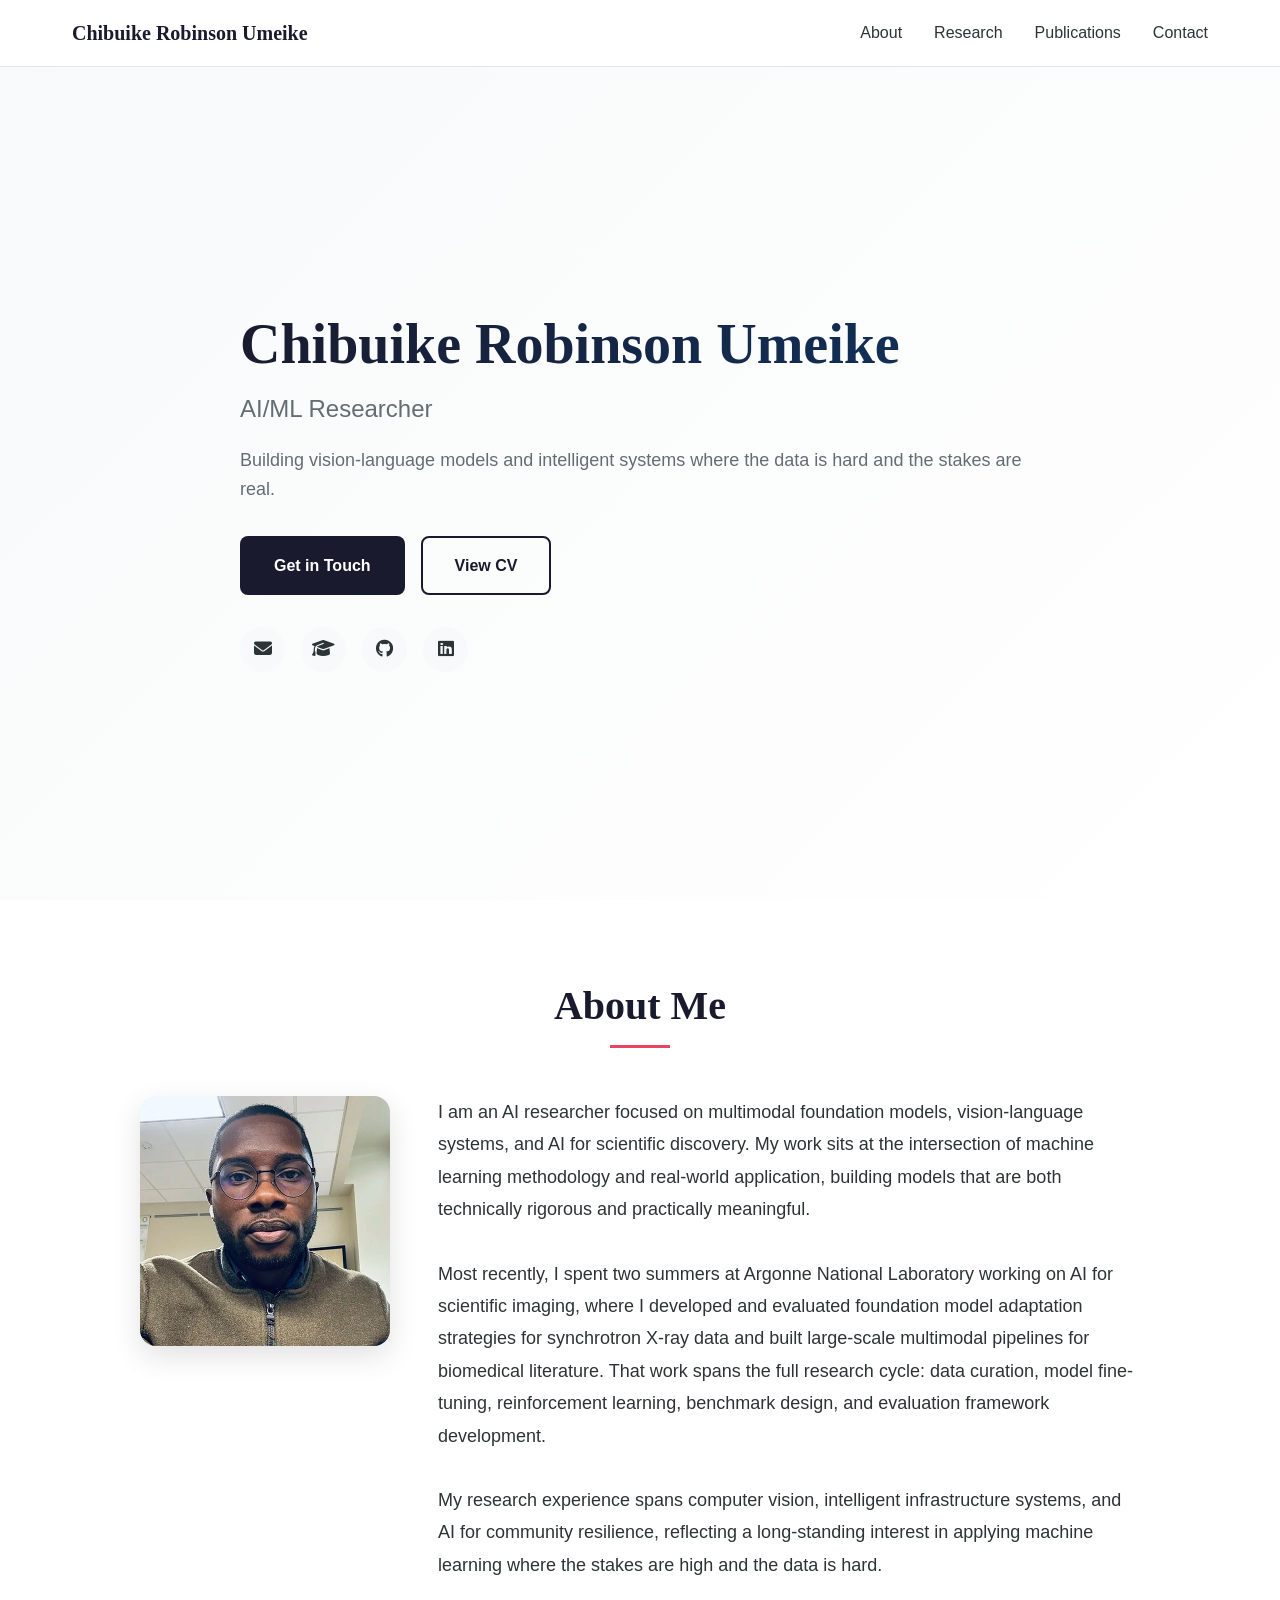
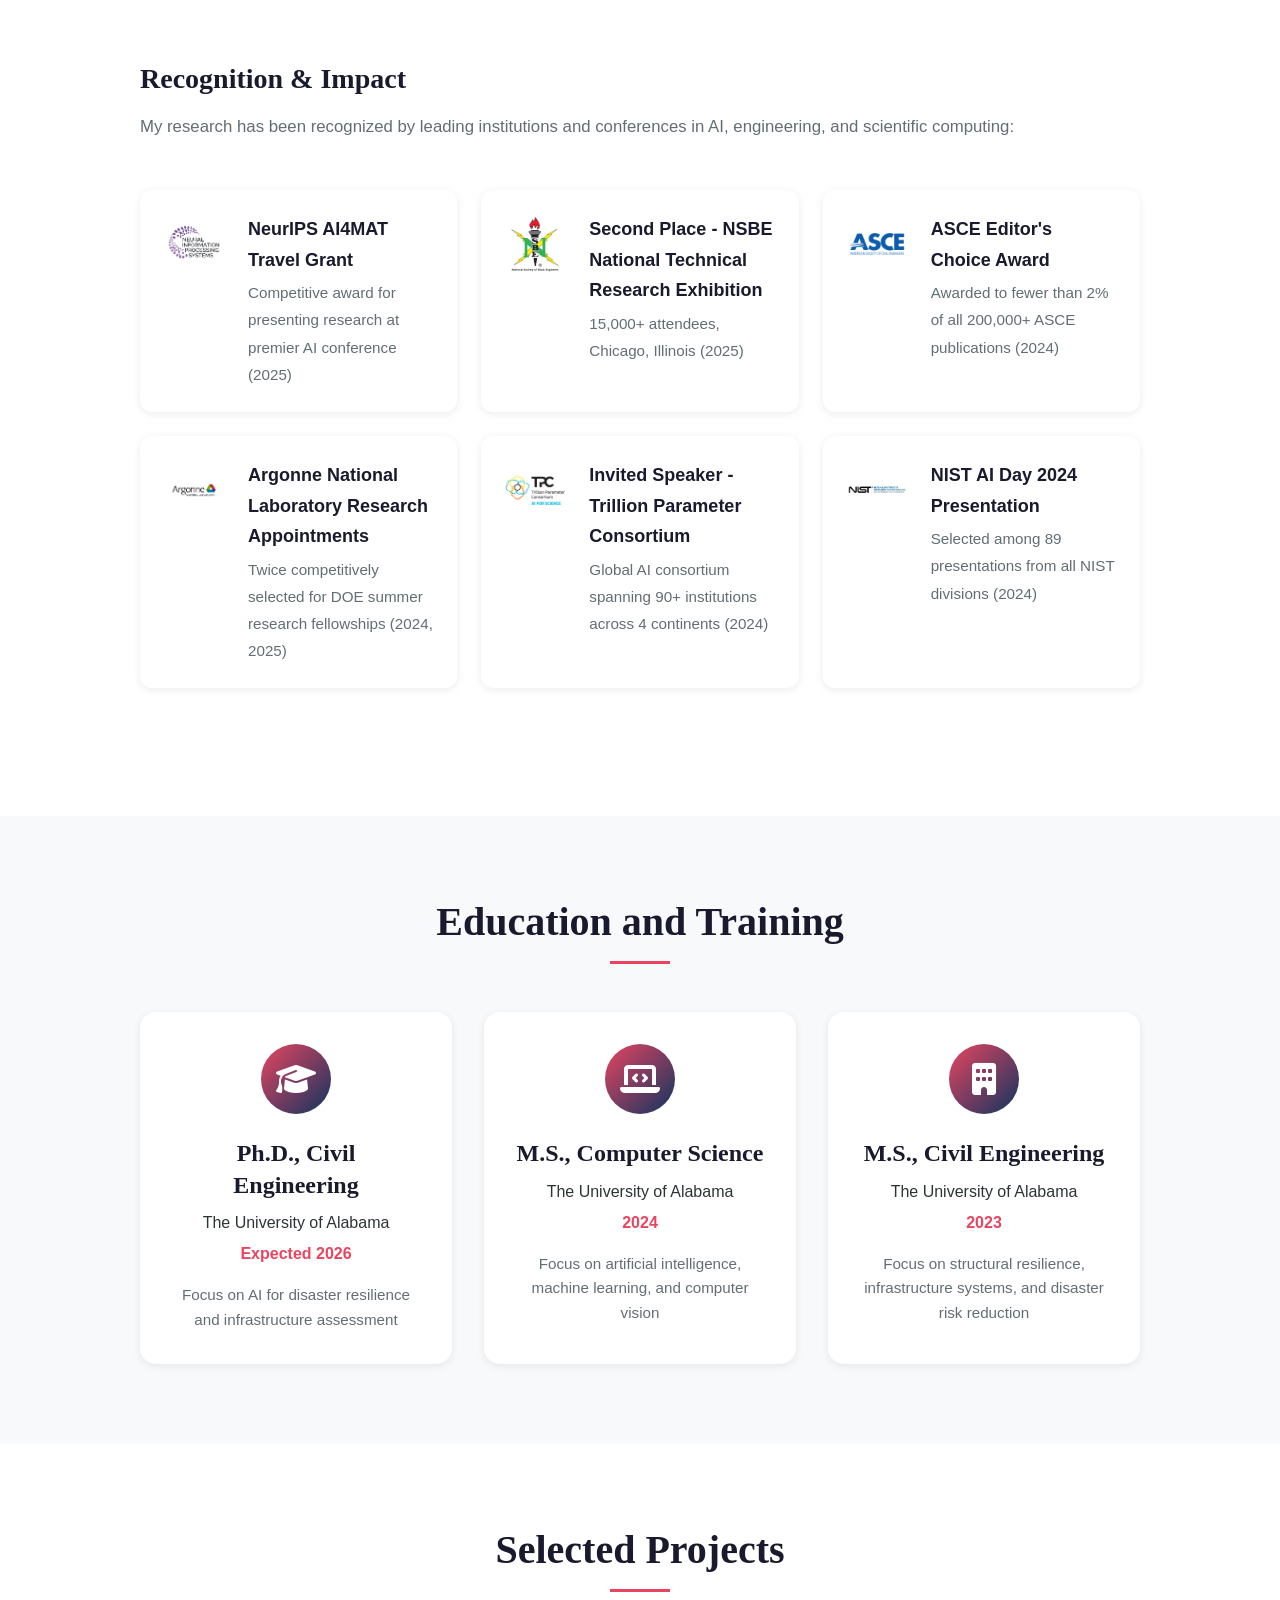
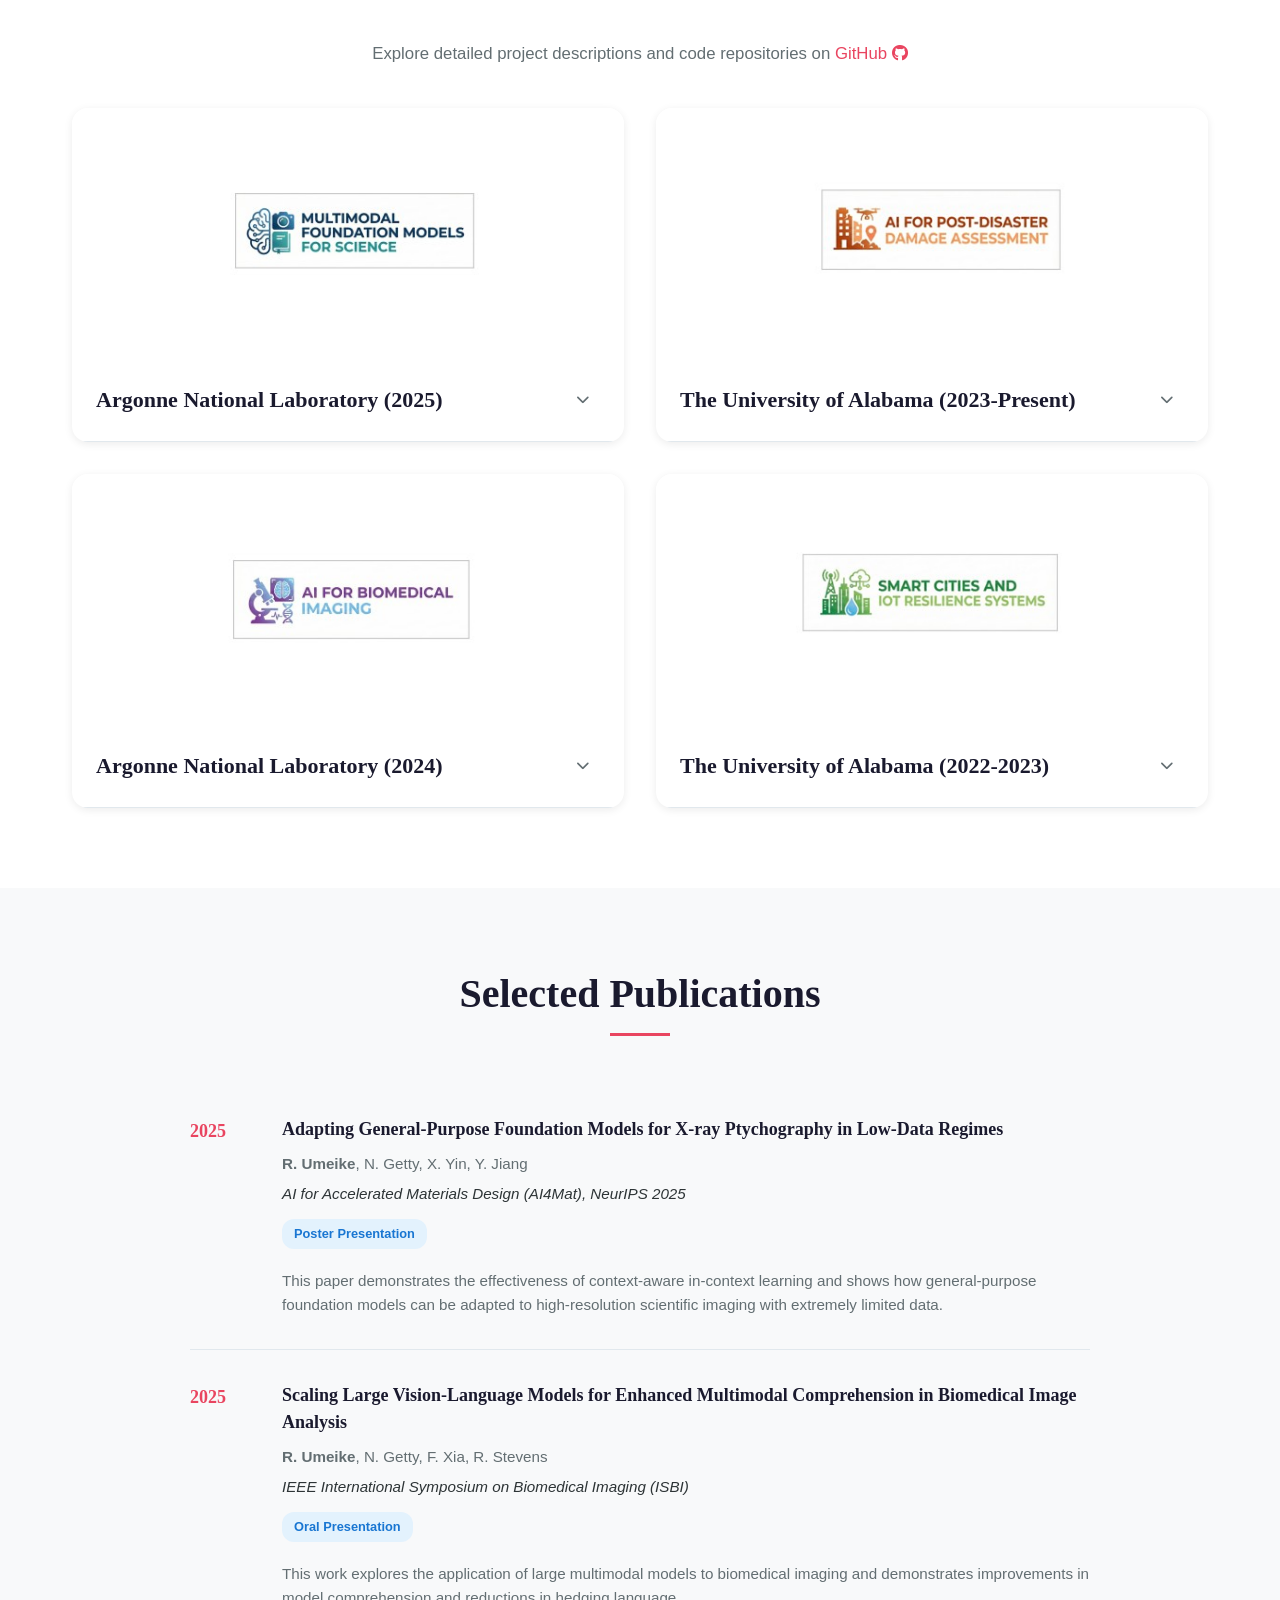
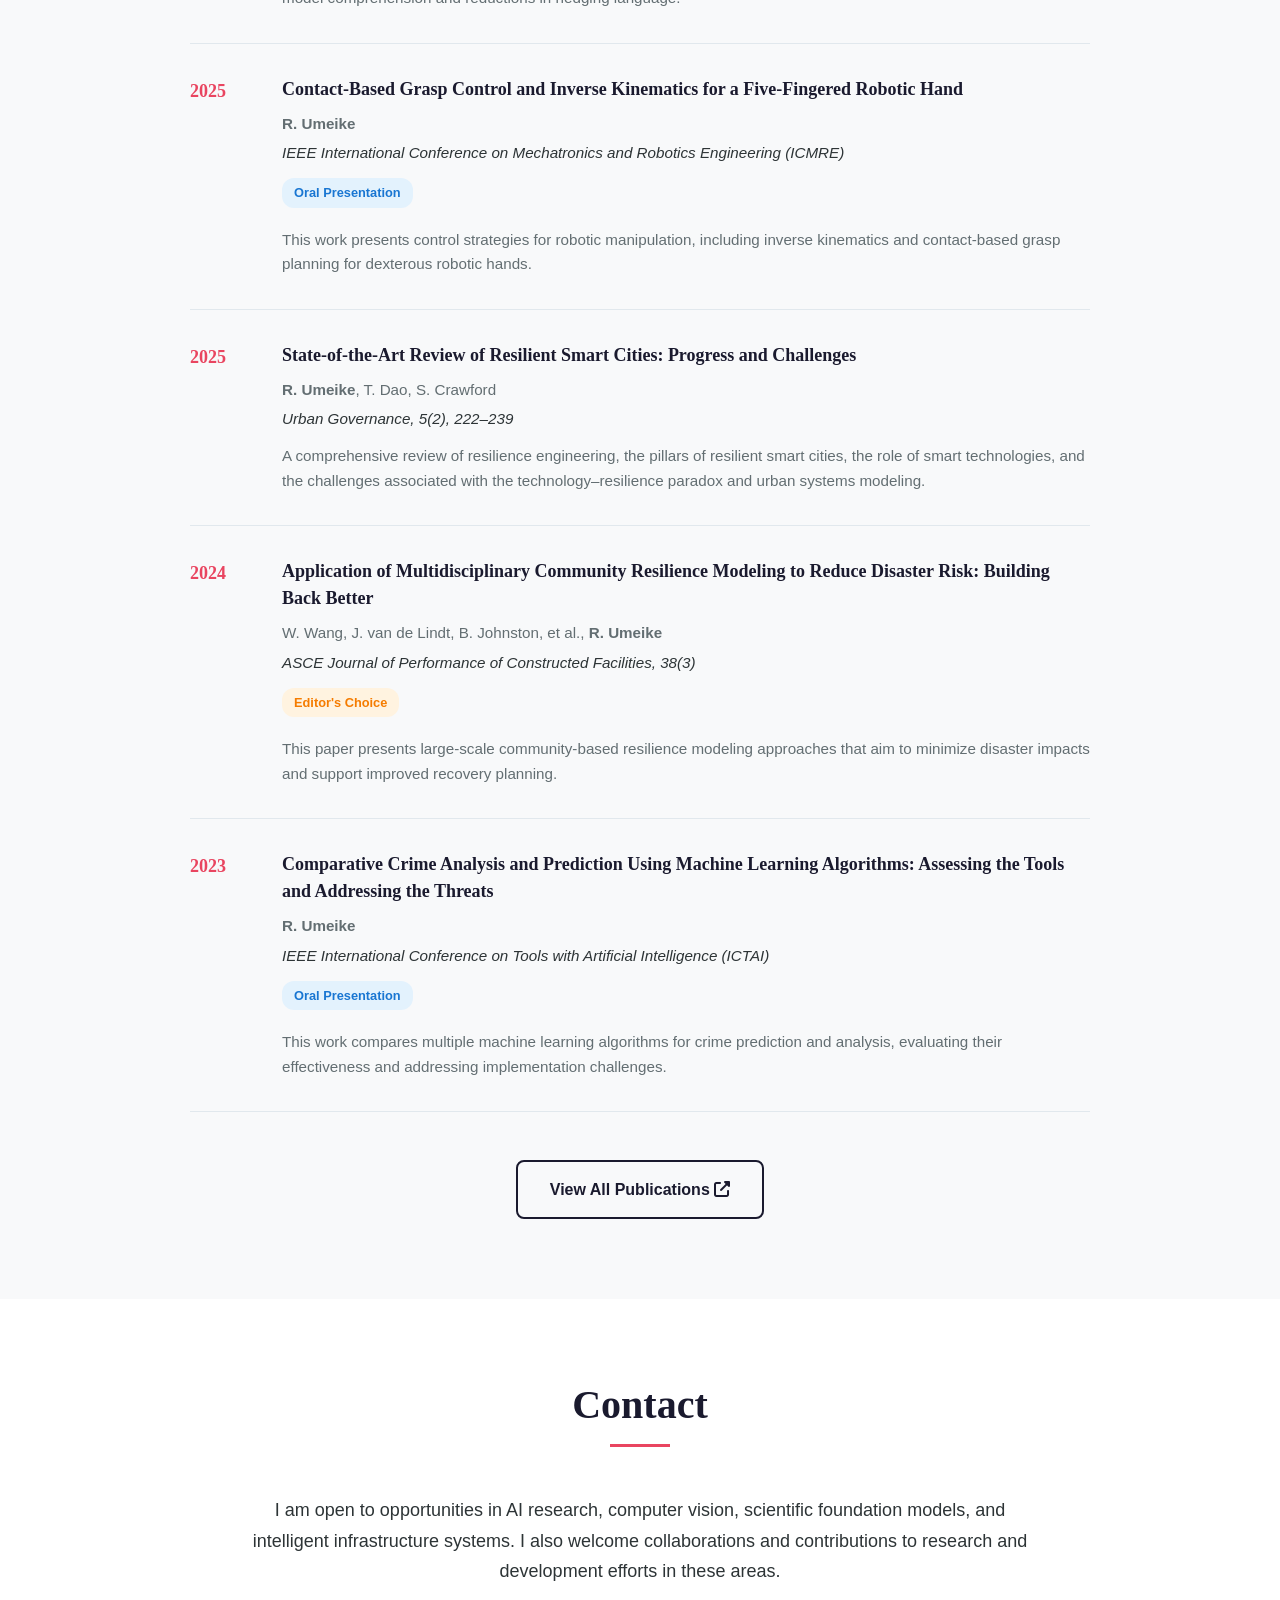
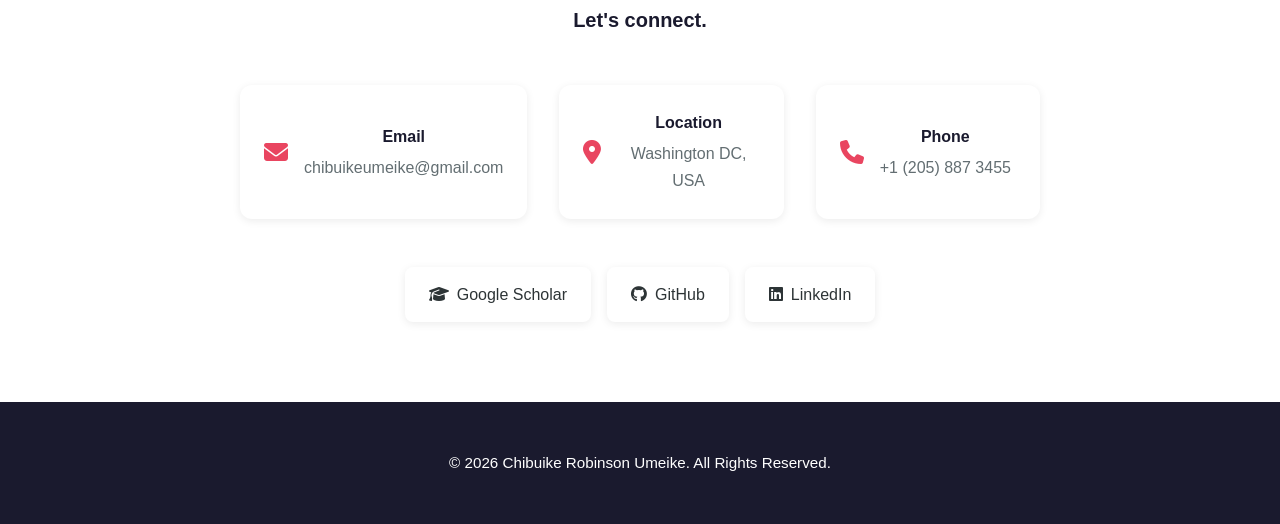
==== commit f1e109ef: "Update title and navbar brand name in index.html" ====
--- a/index.html
+++ b/index.html
@@ -3,14 +3,14 @@
 <head>
     <meta charset="UTF-8">
     <meta name="viewport" content="width=device-width, initial-scale=1.0">
-    <title>Chibuike Robinson Umeike - AI and Computer Vision Researcher</title>
+    <title>Robinson Umeike - AI/ML Researcher</title>
     <link rel="stylesheet" href="css/style.css">
     <link rel="stylesheet" href="https://cdnjs.cloudflare.com/ajax/libs/font-awesome/6.4.0/css/all.min.css">
 </head>
 <body>
     <nav class="navbar">
         <div class="container">
-            <div class="nav-brand">Robinson Umeike</div>
+            <div class="nav-brand">Chibuike Robinson Umeike</div>
             <ul class="nav-links">
                 <li><a href="#about">About</a></li>
                 <li><a href="#research">Research</a></li>
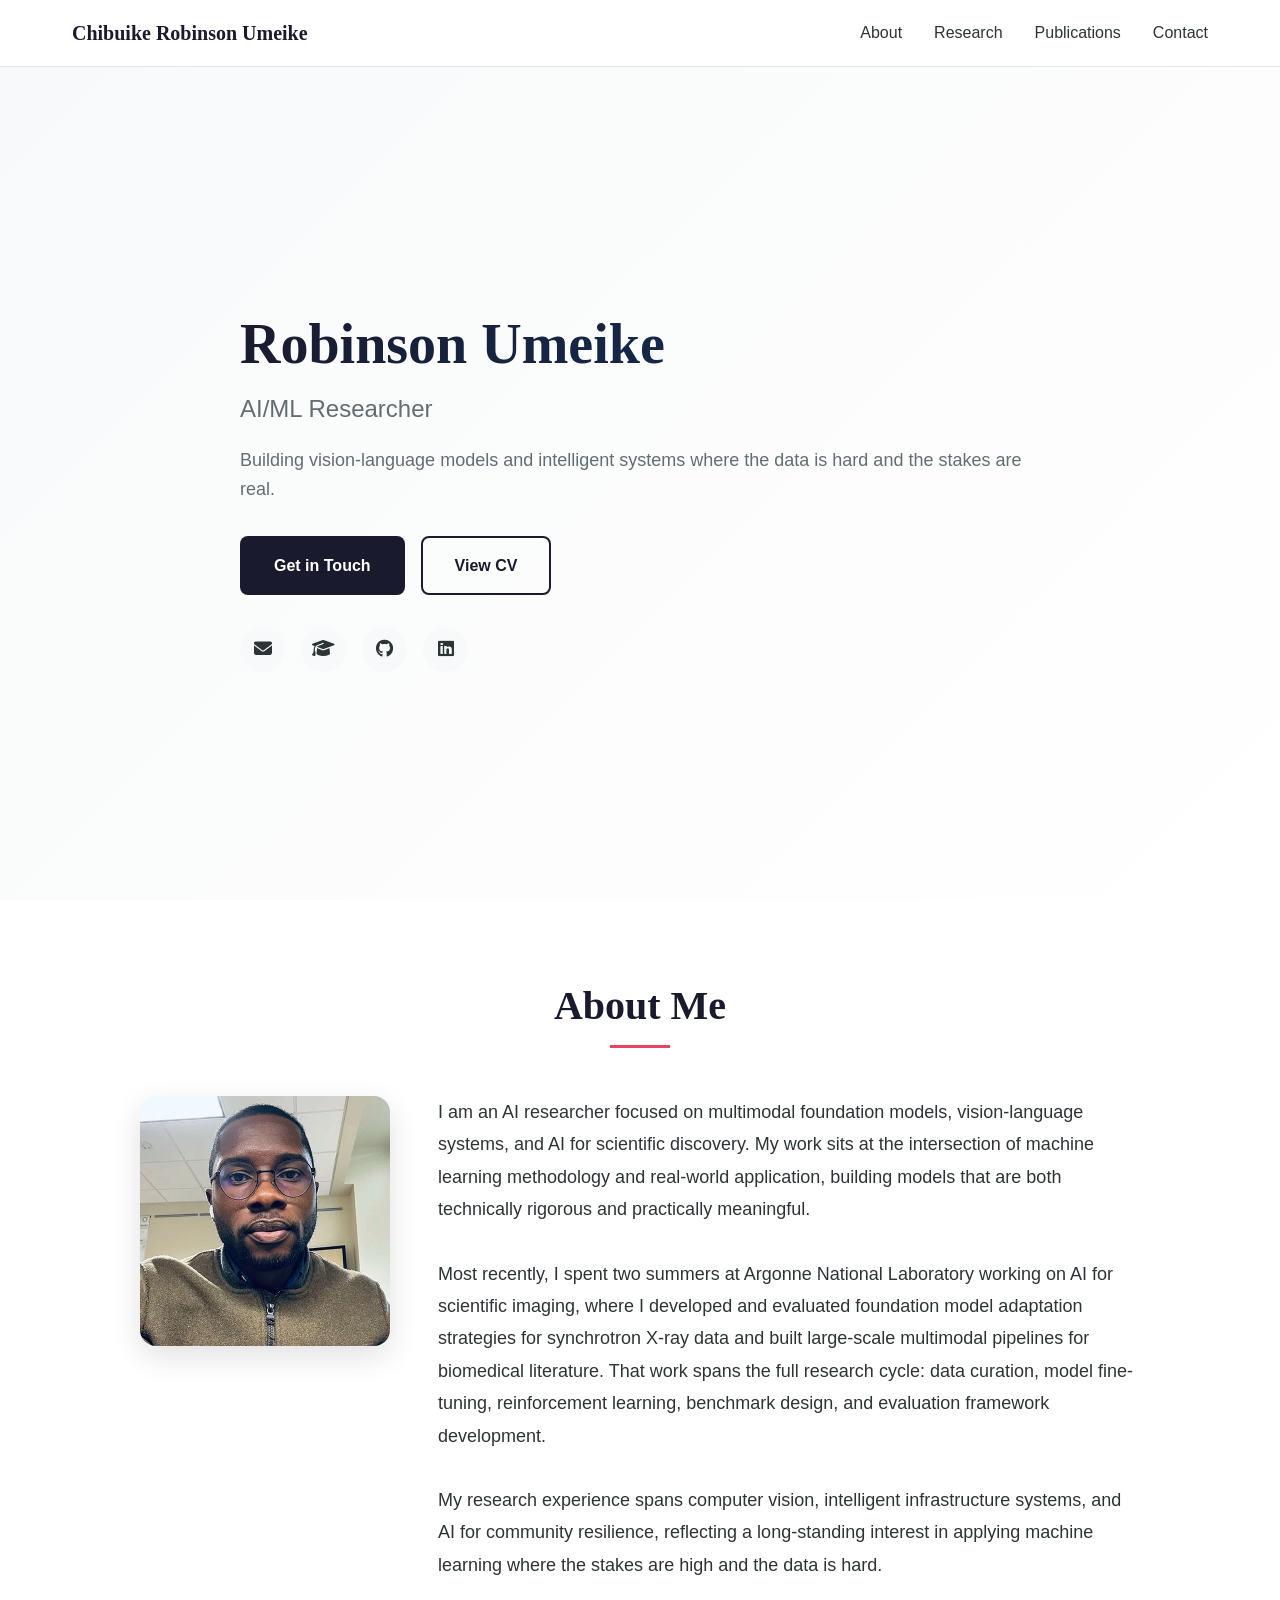
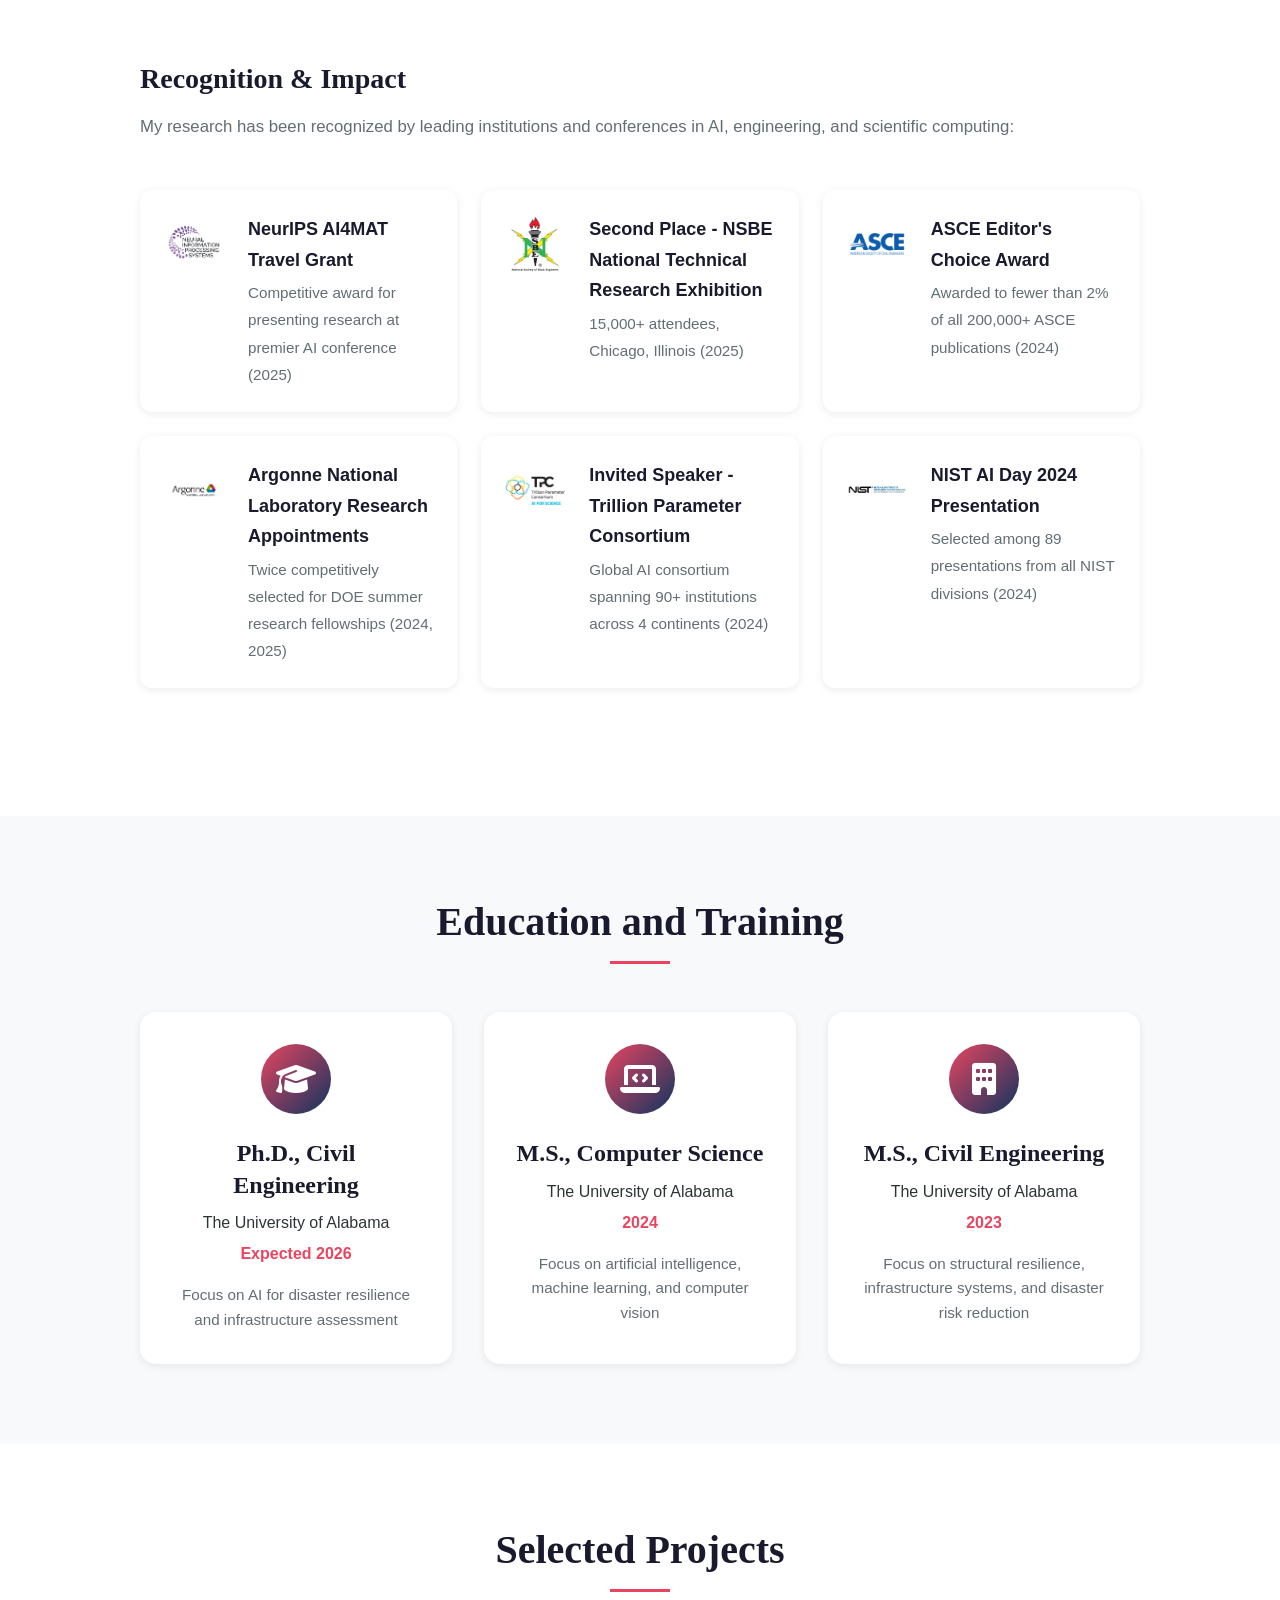
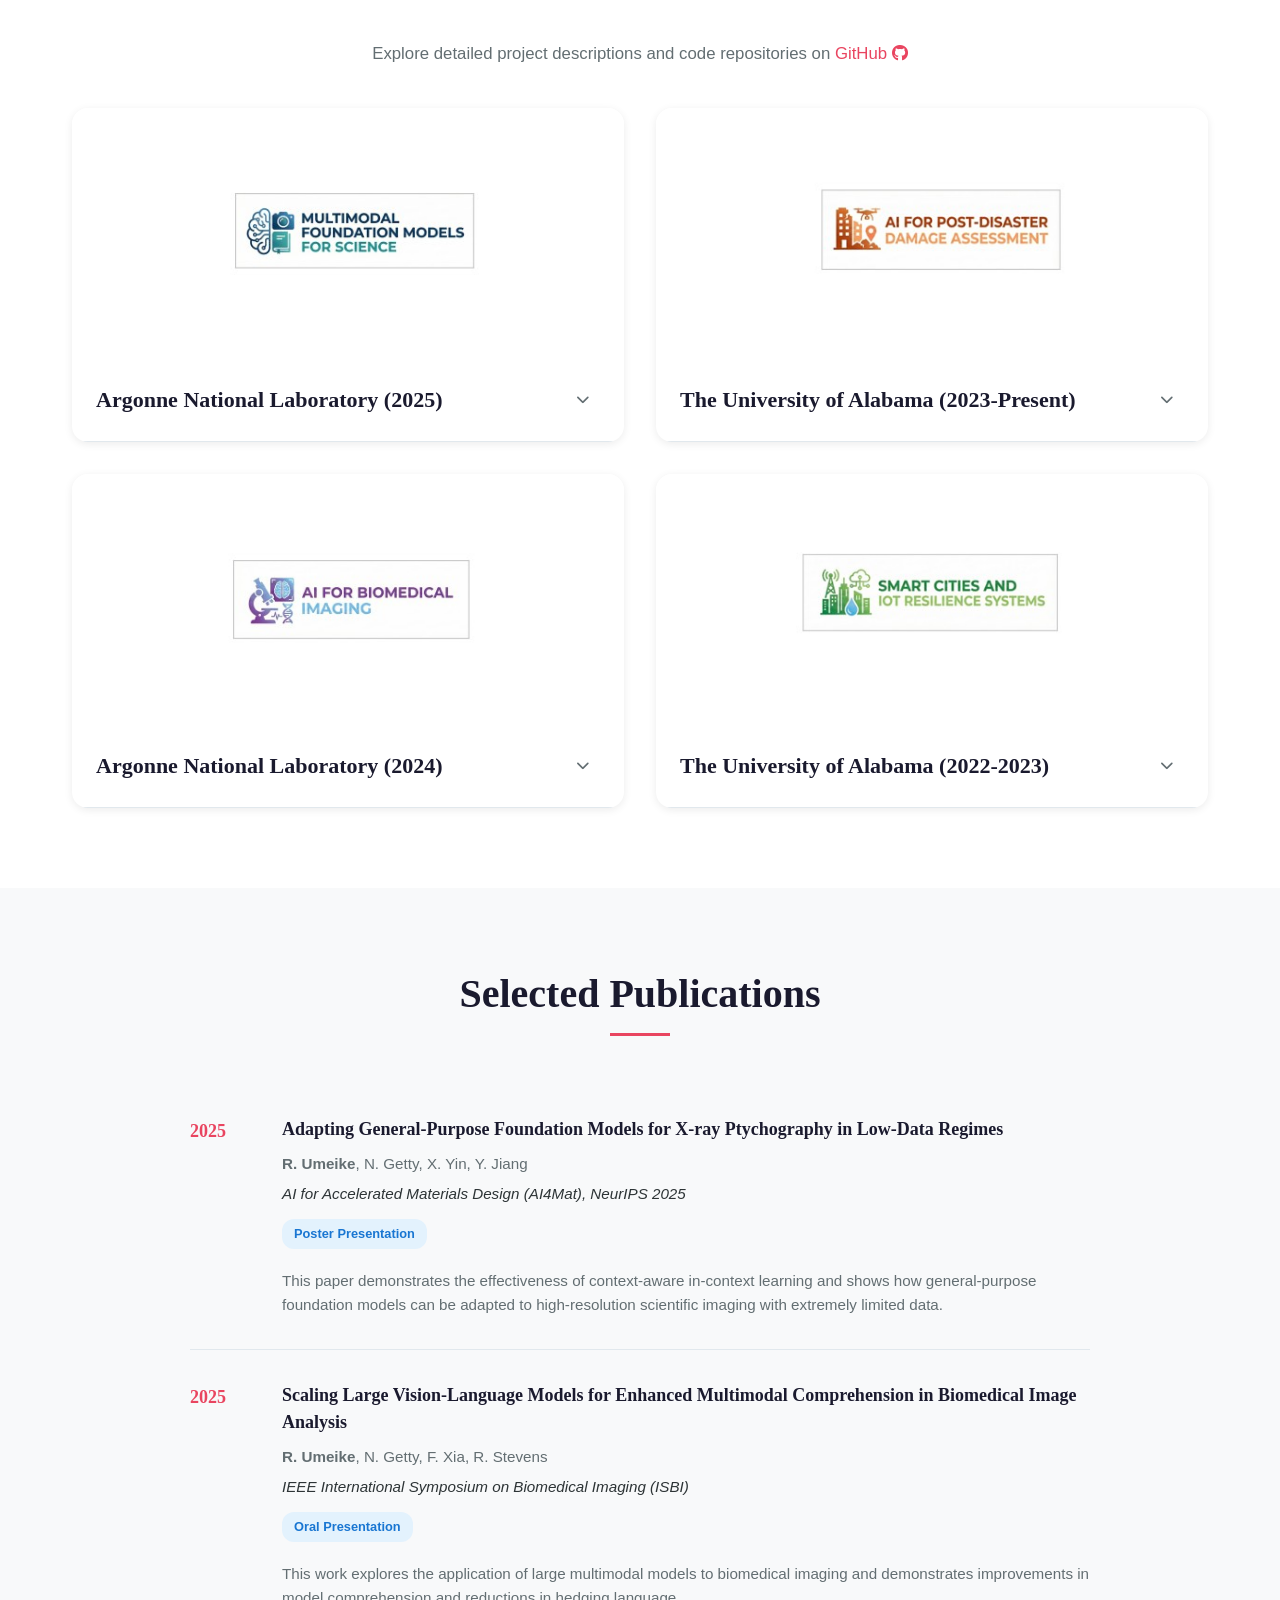
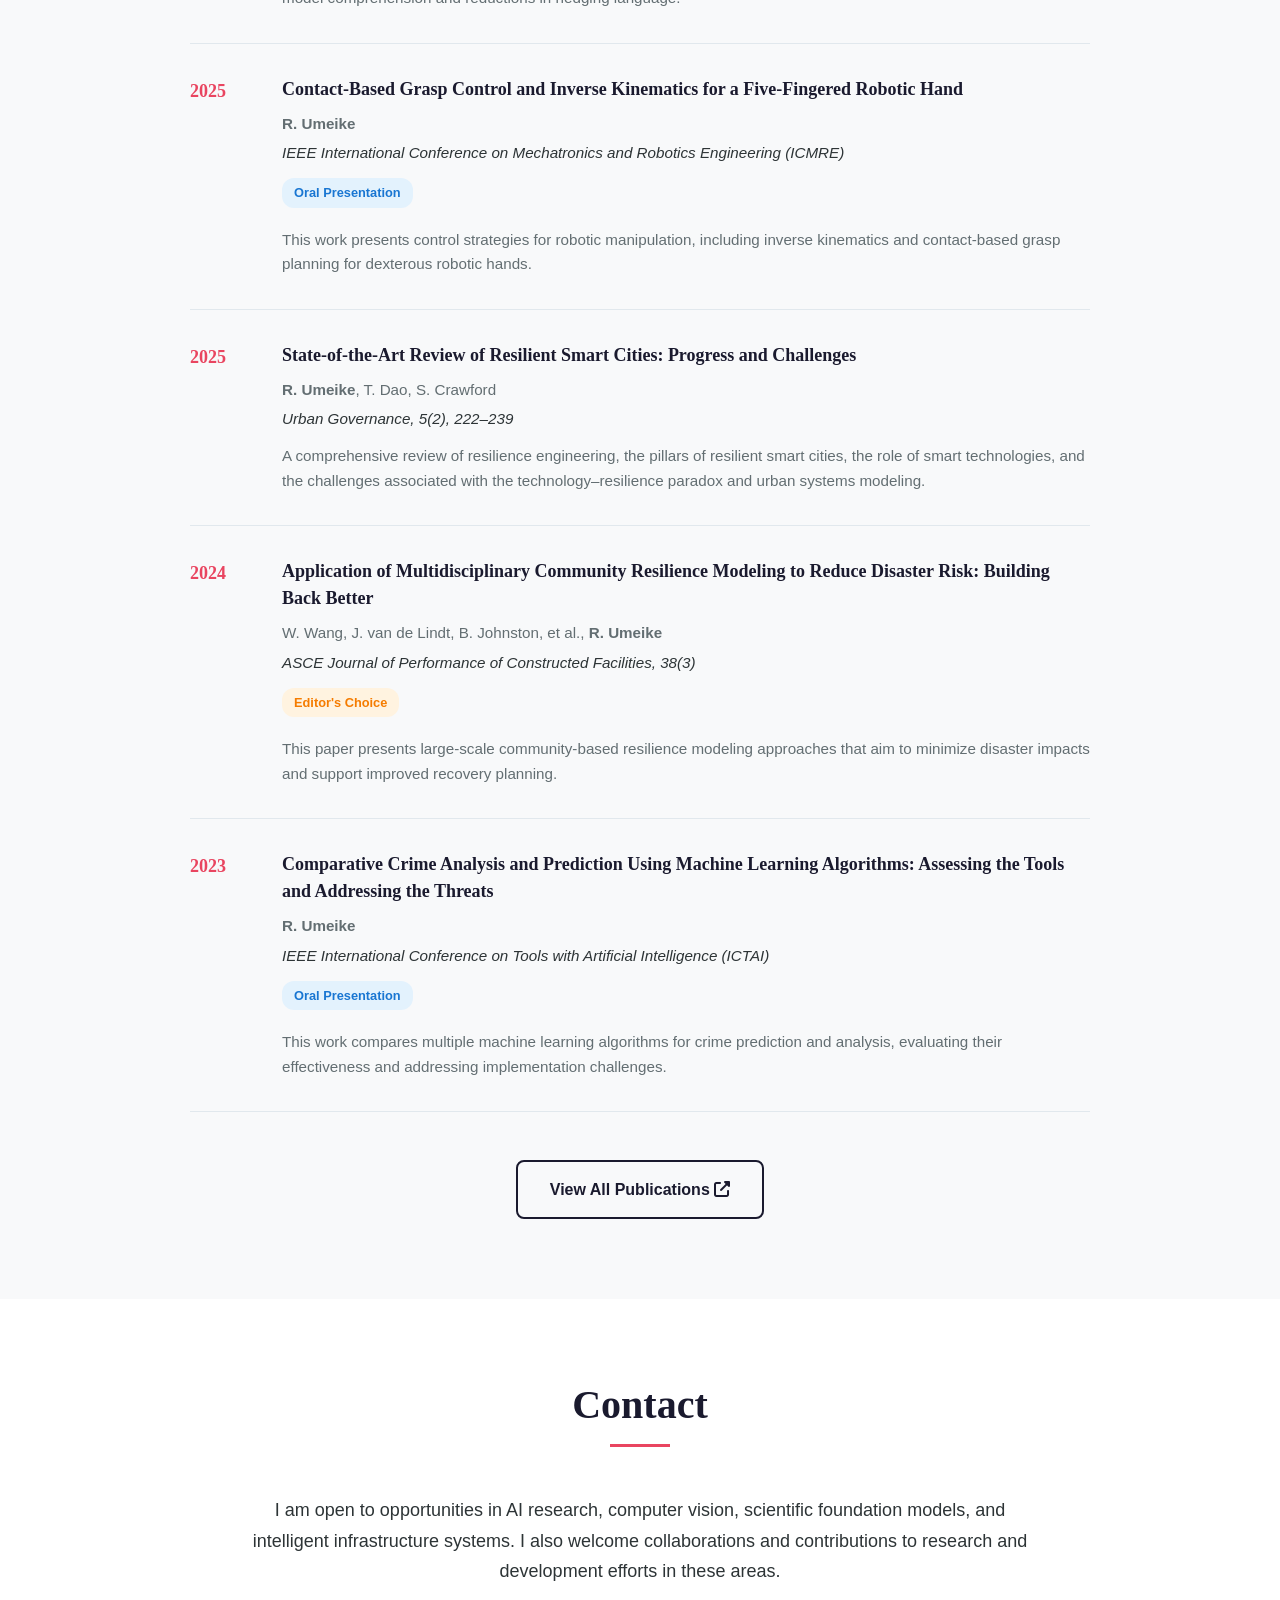
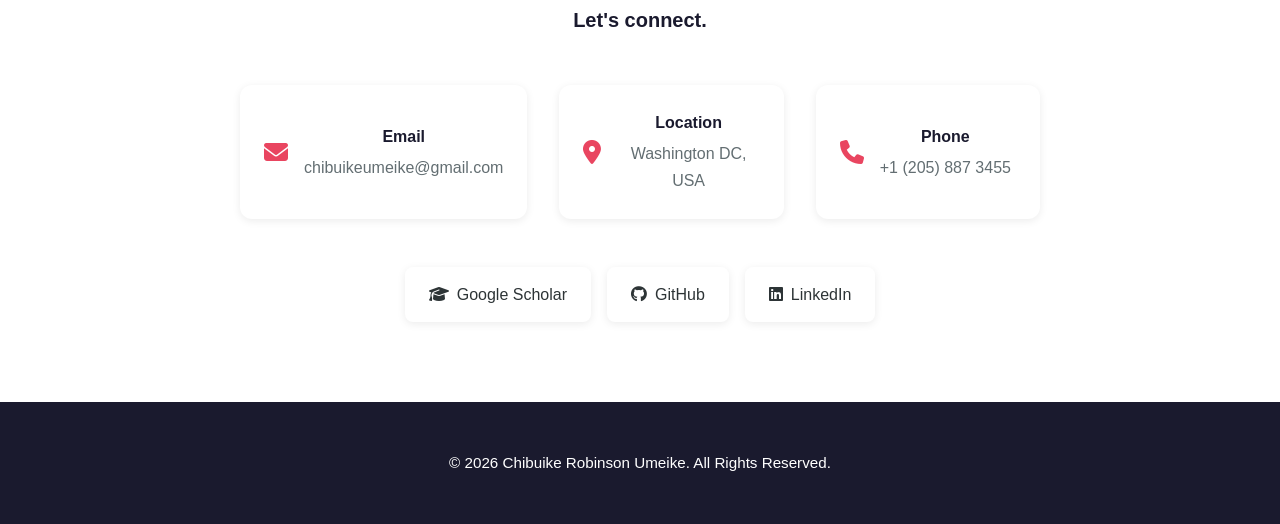
==== commit 481a44cb: "Update hero title in index.html" ====
--- a/index.html
+++ b/index.html
@@ -23,7 +23,7 @@
     <header class="hero">
         <div class="container">
             <div class="hero-content">
-                <h1 class="hero-title">Chibuike Robinson Umeike</h1>
+                <h1 class="hero-title">Robinson Umeike</h1>
                 <p class="hero-subtitle">AI/ML Researcher</p>
                 <p class="hero-tagline">Building vision-language models and intelligent systems where the data is hard and the stakes are real.</p>
                 <div class="hero-links">
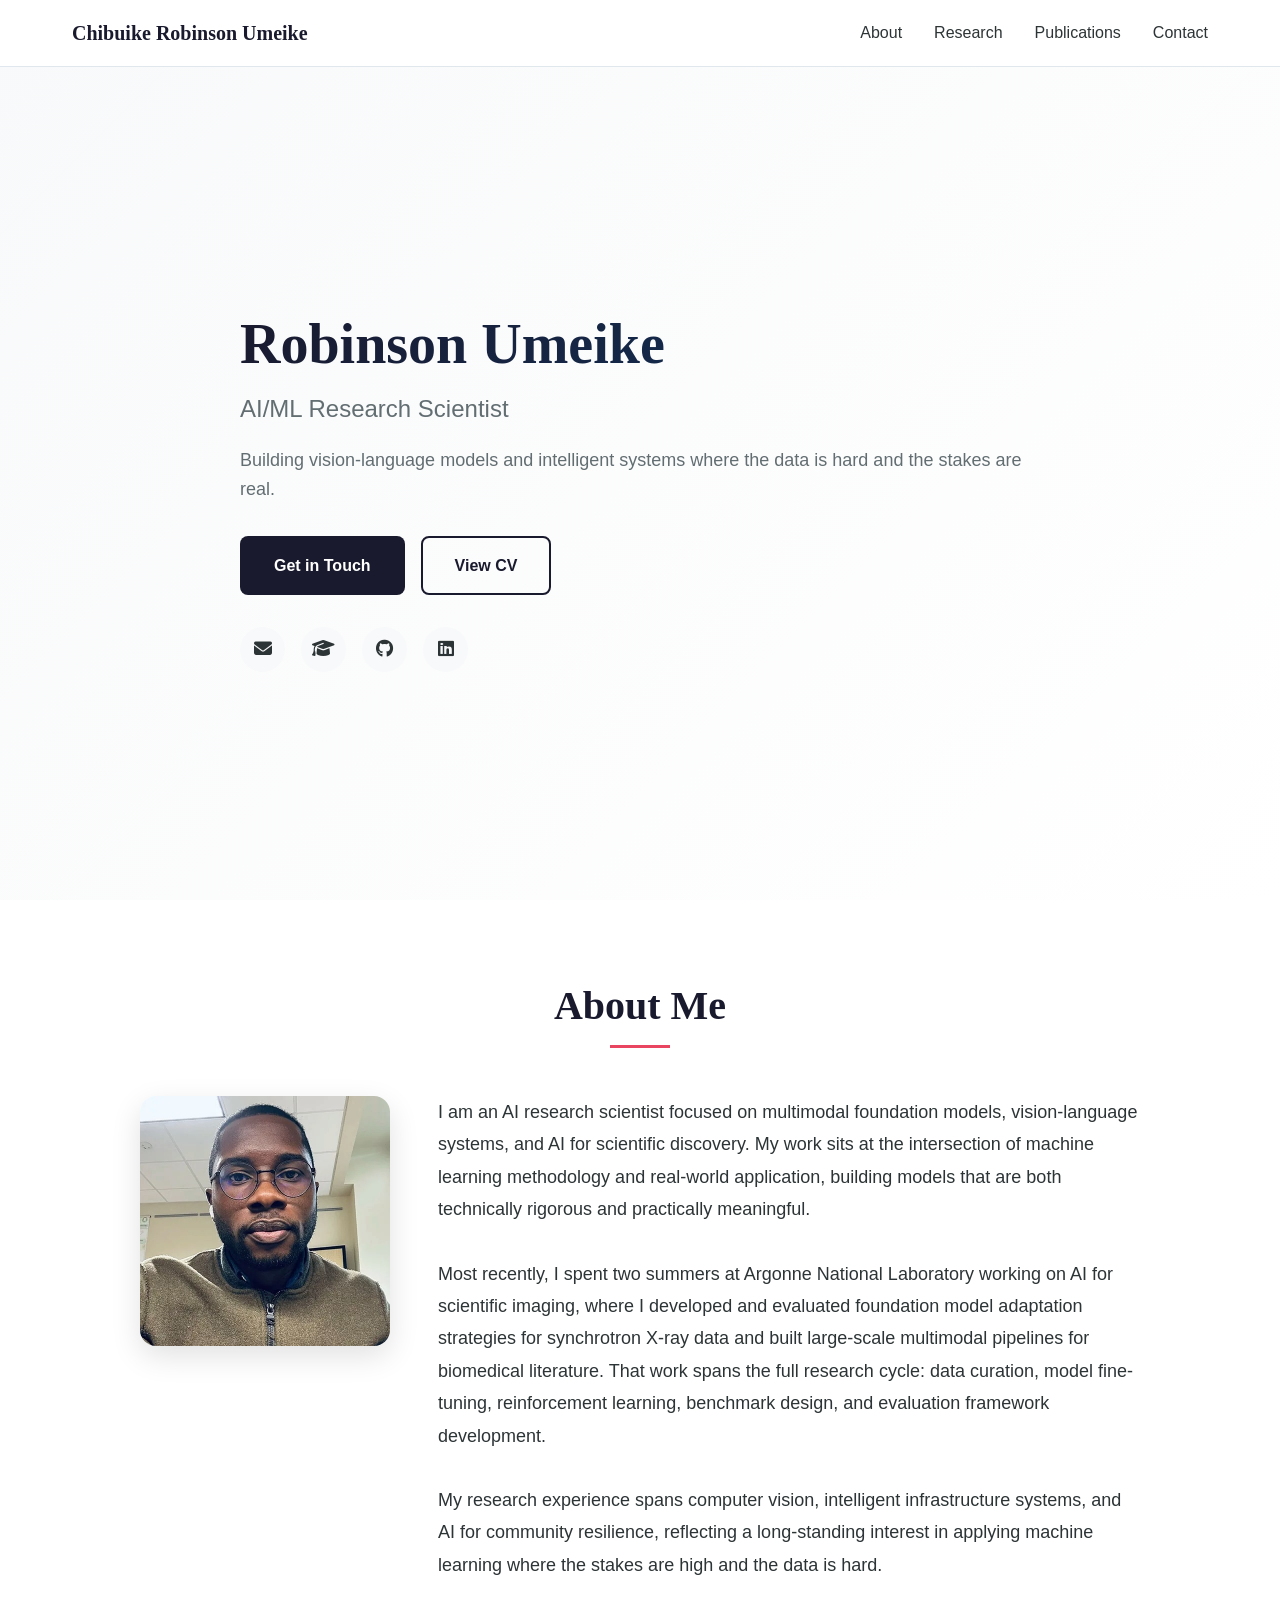
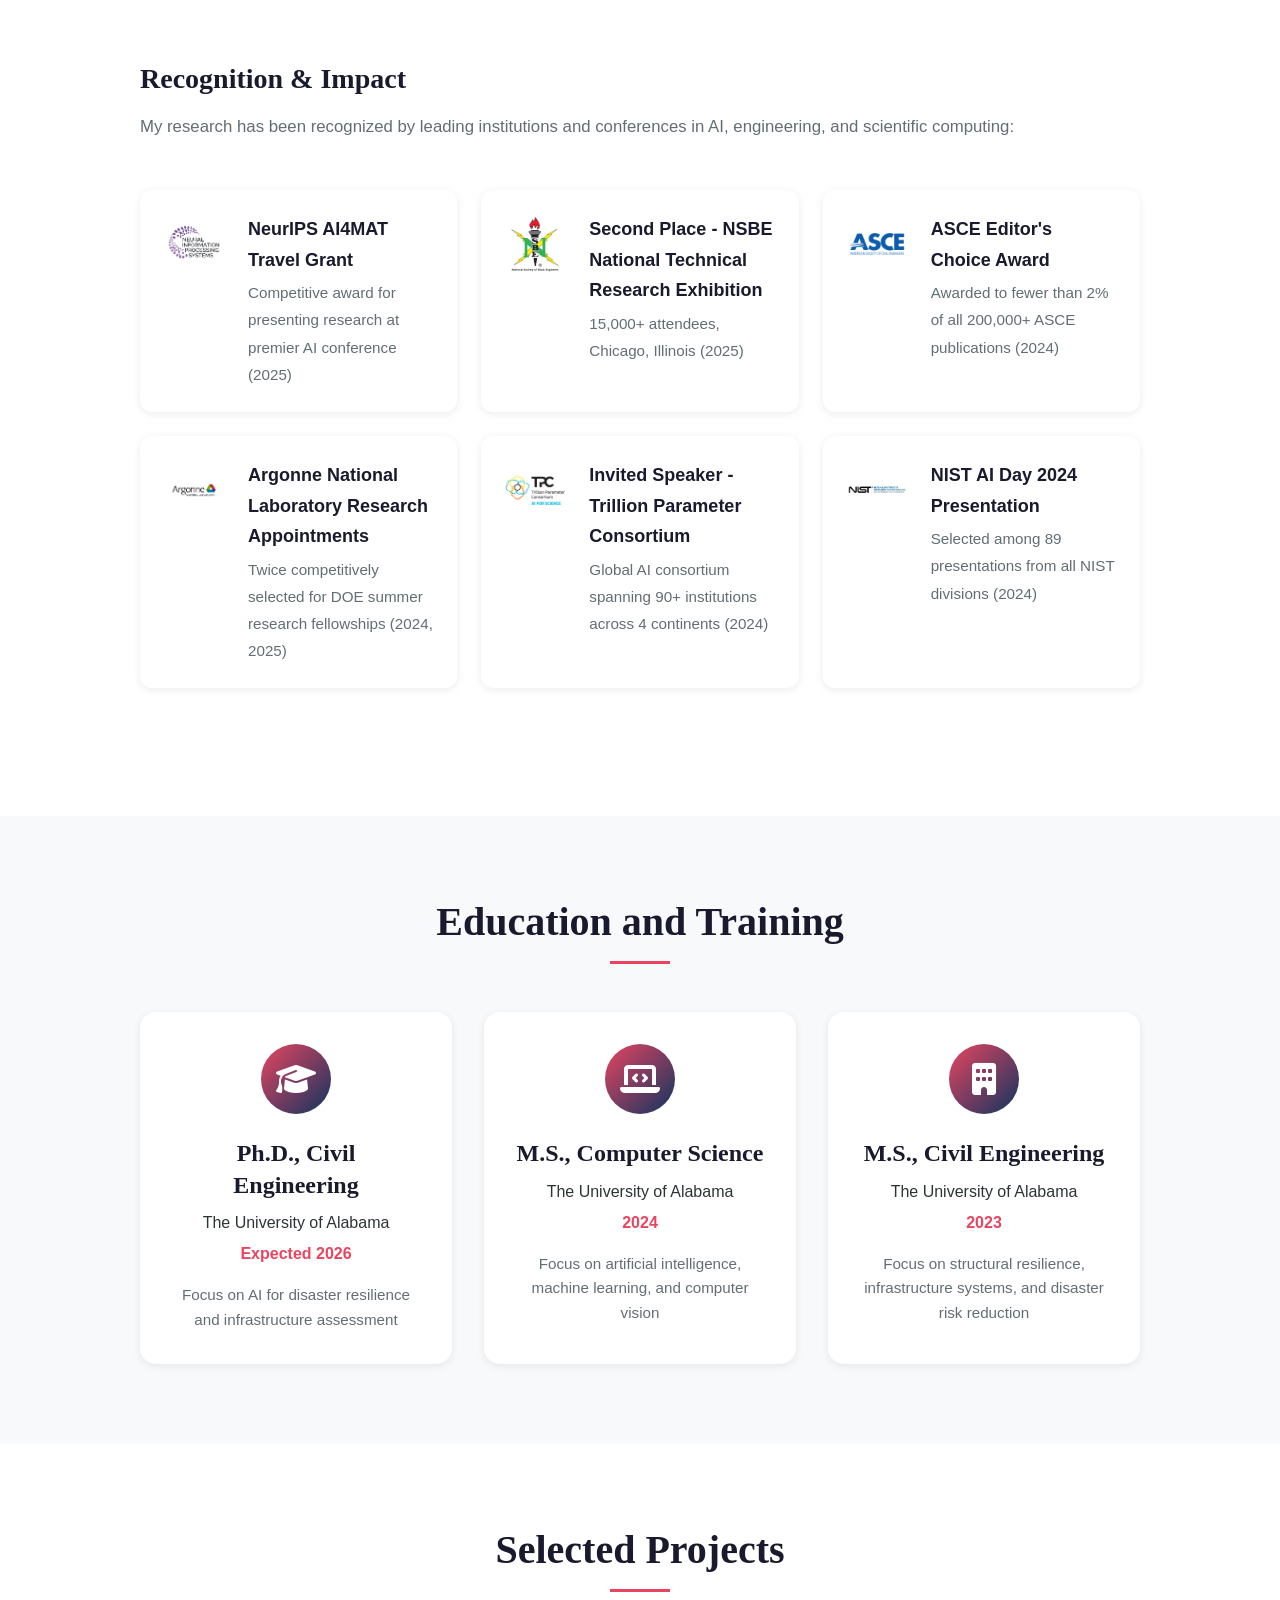
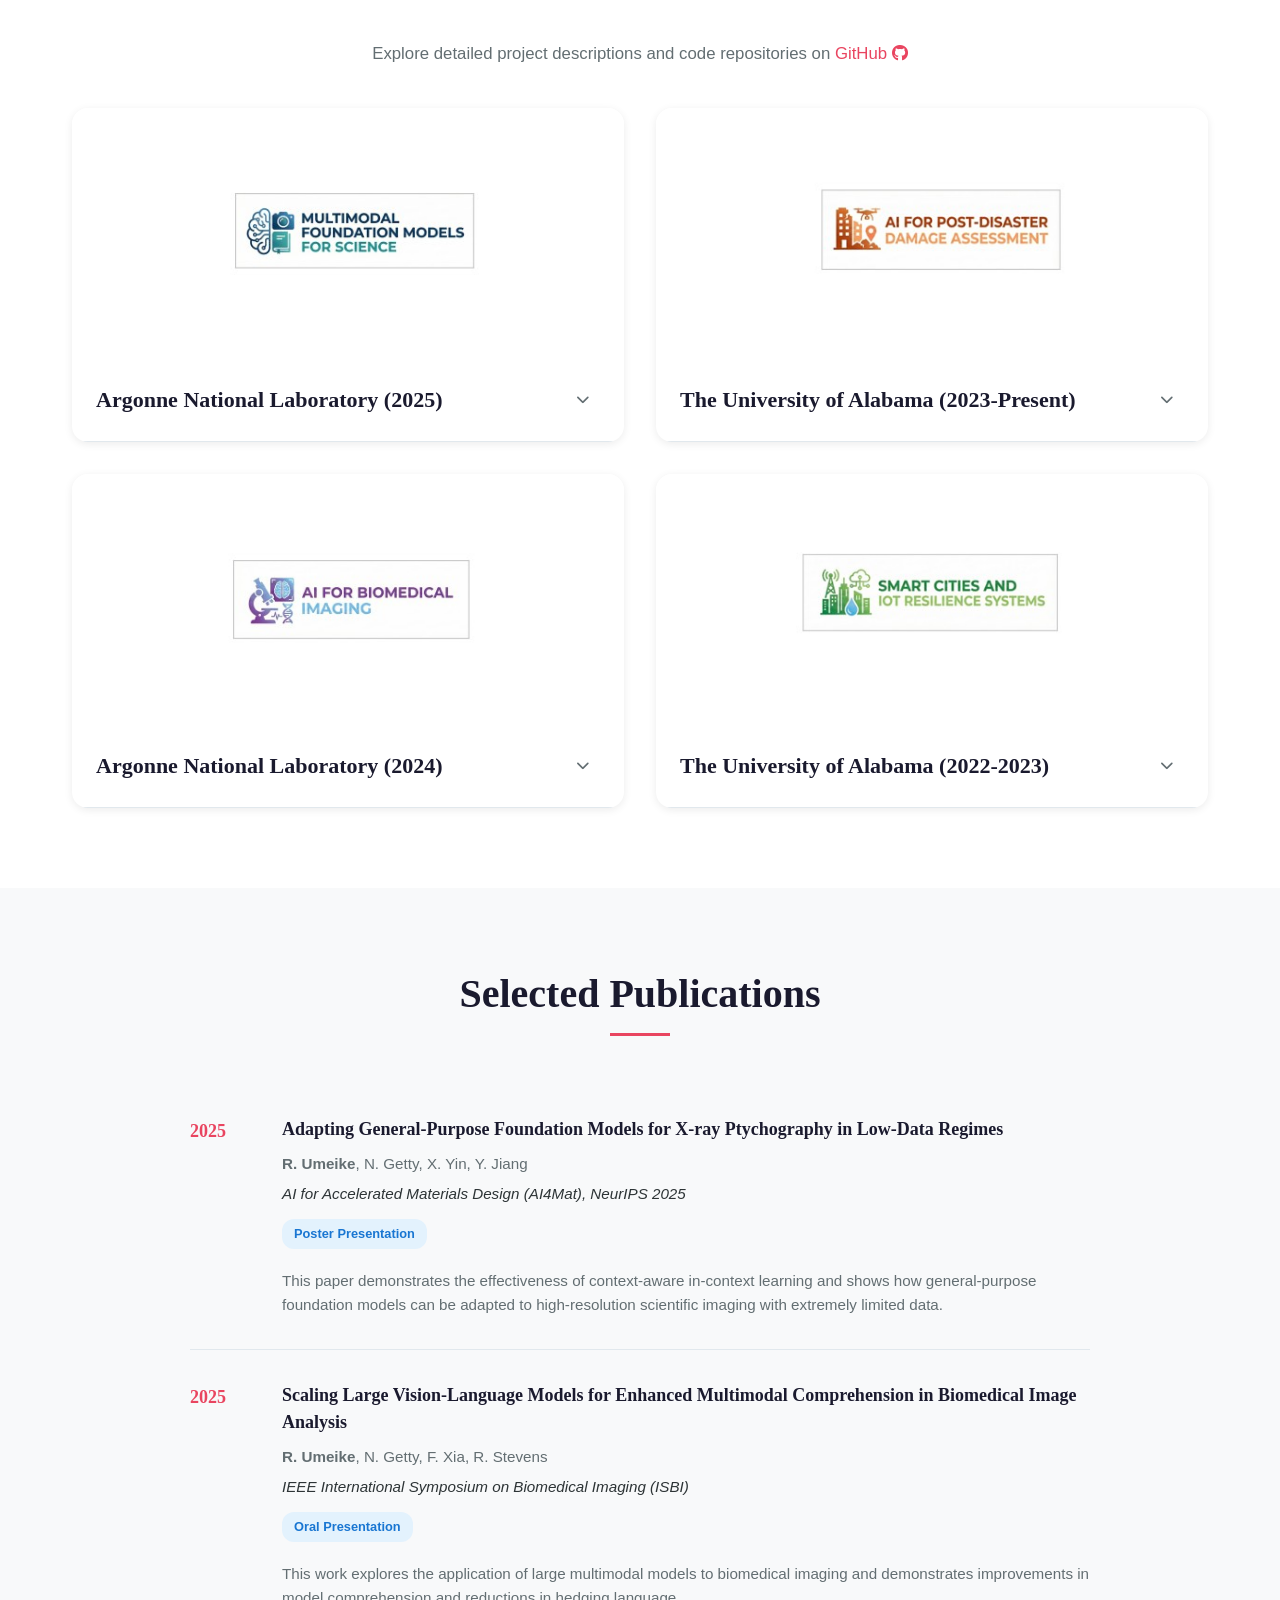
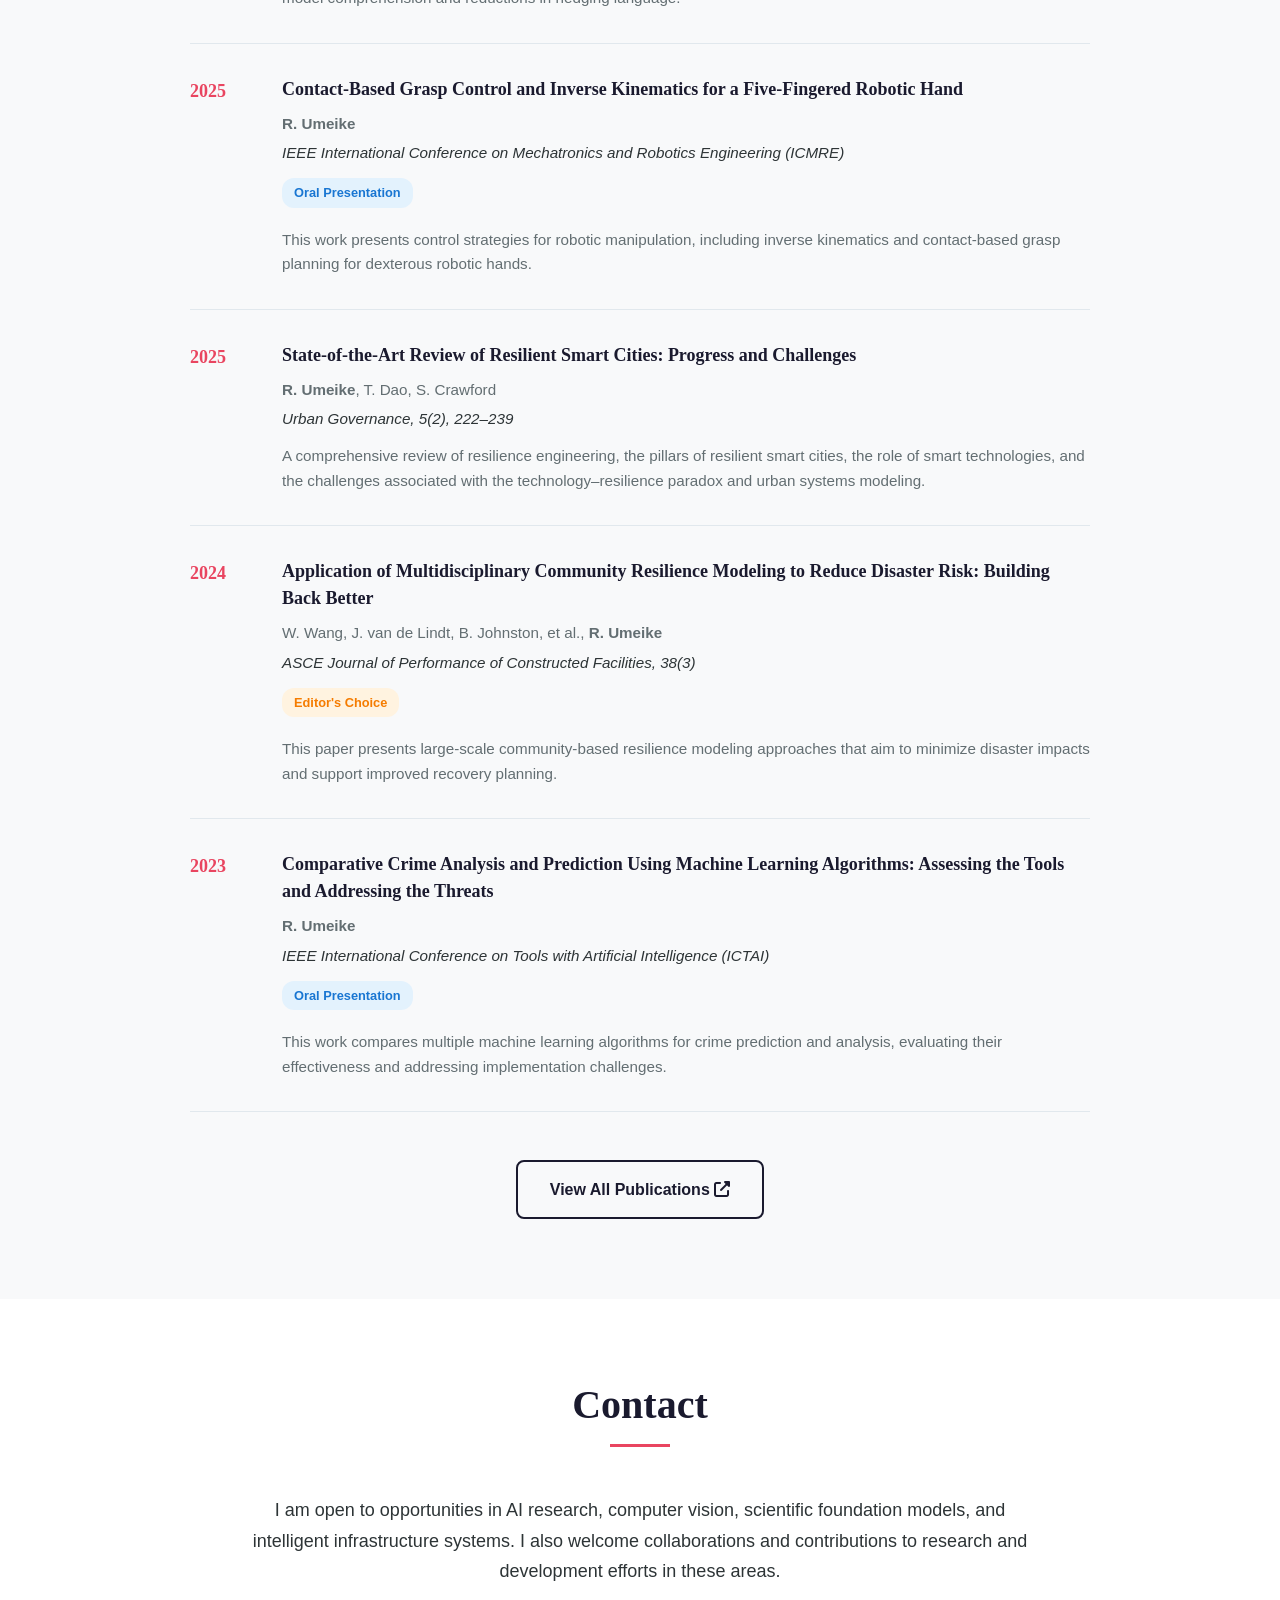
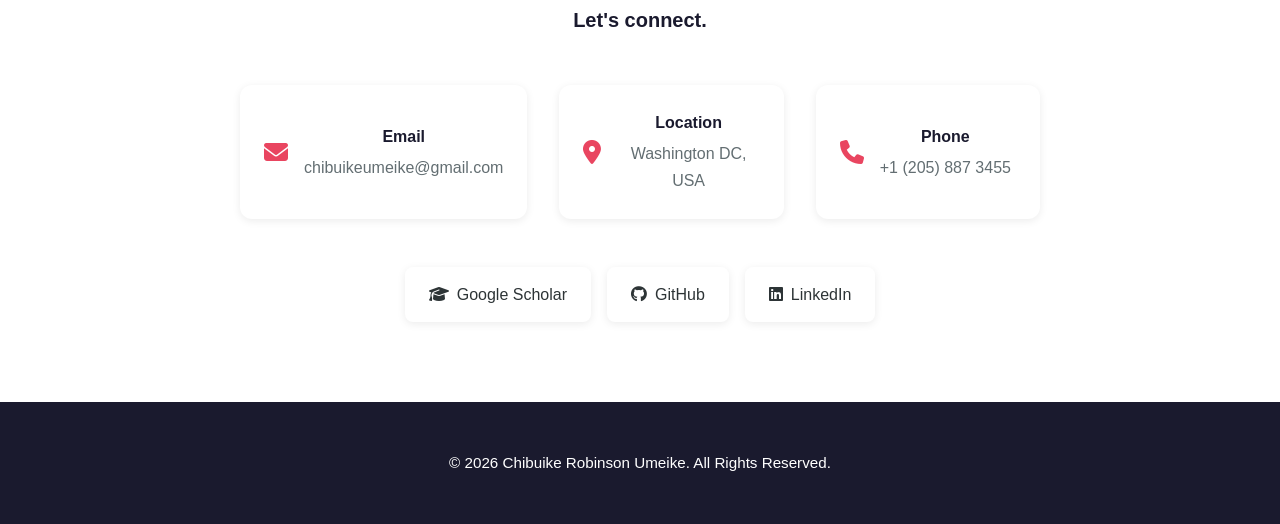
==== commit 2d2e0b3a: "Update title and subtitle to 'Research Scientist'" ====
--- a/index.html
+++ b/index.html
@@ -3,7 +3,7 @@
 <head>
     <meta charset="UTF-8">
     <meta name="viewport" content="width=device-width, initial-scale=1.0">
-    <title>Robinson Umeike - AI/ML Researcher</title>
+    <title>Robinson Umeike - AI/ML Research Scientist</title>
     <link rel="stylesheet" href="css/style.css">
     <link rel="stylesheet" href="https://cdnjs.cloudflare.com/ajax/libs/font-awesome/6.4.0/css/all.min.css">
 </head>
@@ -24,7 +24,7 @@
         <div class="container">
             <div class="hero-content">
                 <h1 class="hero-title">Robinson Umeike</h1>
-                <p class="hero-subtitle">AI/ML Researcher</p>
+                <p class="hero-subtitle">AI/ML Research Scientist</p>
                 <p class="hero-tagline">Building vision-language models and intelligent systems where the data is hard and the stakes are real.</p>
                 <div class="hero-links">
                     <a href="#contact" class="btn btn-primary">Get in Touch</a>
@@ -51,7 +51,7 @@
                              onerror="this.style.display='none'">
                     </div>
                     <div class="about-text">
-                        <p class="lead">I am an AI researcher focused on multimodal foundation models, vision-language systems, and AI for scientific discovery. My work sits at the intersection of machine learning methodology and real-world application, building models that are both technically rigorous and practically meaningful.</p>
+                        <p class="lead">I am an AI research scientist focused on multimodal foundation models, vision-language systems, and AI for scientific discovery. My work sits at the intersection of machine learning methodology and real-world application, building models that are both technically rigorous and practically meaningful.</p>
                         
                         <p class="lead">Most recently, I spent two summers at Argonne National Laboratory working on AI for scientific imaging, where I developed and evaluated foundation model adaptation strategies for synchrotron X-ray data and built large-scale multimodal pipelines for biomedical literature. That work spans the full research cycle: data curation, model fine-tuning, reinforcement learning, benchmark design, and evaluation framework development.</p>
                         
